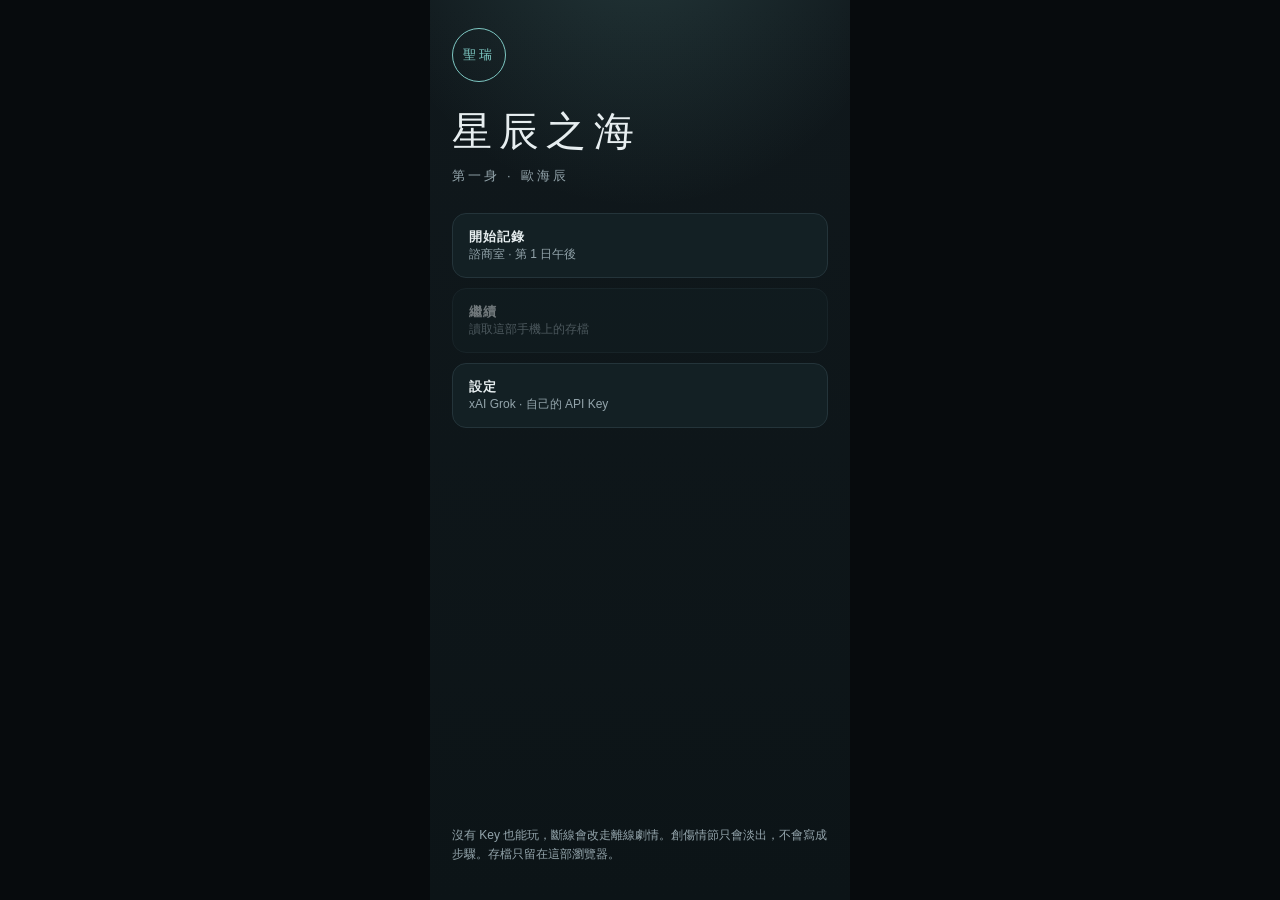
==== index.html @ 47b553a3 "星辰之海：手機介面與單頁建置 深色醫院畫面、底部輸入、瀏覽器存檔，供 GitHub Pages 直接開啟。" ====
<!DOCTYPE html>
<html lang="zh-Hant">
<head>
<meta charset="utf-8">
<meta name="viewport" content="width=device-width,initial-scale=1,maximum-scale=1,viewport-fit=cover">
<meta name="apple-mobile-web-app-capable" content="yes">
<meta name="mobile-web-app-capable" content="yes">
<meta name="theme-color" content="#10181c">
<title>星辰之海</title>
<style>
:root{--bg:#10181c;--ink:#e7eef0;--dim:#93a4ab;--line:#24343a;--acc:#7ec8c3;--warn:#e0b070;--panel:#162126;}
*{box-sizing:border-box;}
html,body{margin:0;height:100%;background:#070b0d;color:var(--ink);font-family:"PingFang TC","Noto Sans TC","Noto Sans CJK TC",sans-serif;}
button,input,select,textarea{font-family:inherit;color:inherit;}
button{cursor:pointer;}
#app{max-width:420px;margin:0 auto;min-height:100dvh;background:var(--bg);position:relative;overflow:hidden;}
.scr{display:none;min-height:100dvh;}
.scr.on{display:flex;flex-direction:column;}
#title{padding:28px 22px 24px;background:
 radial-gradient(120% 60% at 50% -10%,rgba(126,200,195,.18),transparent 55%),
 linear-gradient(#10181c,#0c1417);}
.mark{width:54px;height:54px;border:1px solid var(--acc);border-radius:50%;display:flex;align-items:center;justify-content:center;letter-spacing:.2em;color:var(--acc);font-size:13px;}
#title h1{font-weight:500;font-size:40px;letter-spacing:.18em;margin:22px 0 0;}
.sub{color:var(--dim);letter-spacing:.24em;margin:8px 0 28px;font-size:13px;}
.tbtn{display:block;width:100%;text-align:left;background:#132024;border:1px solid var(--line);border-radius:14px;padding:14px 16px;margin:0 0 10px;min-height:52px;}
.tbtn b{display:block;font-weight:600;letter-spacing:.08em;}
.tbtn small{color:var(--dim);font-size:12px;}
.tbtn:active{border-color:var(--acc);}
.foot{color:var(--dim);font-size:12px;line-height:1.6;margin-top:auto;}
#game{height:100dvh;min-height:100dvh;}
#hud{display:flex;align-items:center;gap:8px;padding:10px 12px env(safe-area-inset-top);border-bottom:1px solid var(--line);background:#0e1619;}
#hud .plc{flex:1;min-width:0;}
#hPlace{font-size:15px;letter-spacing:.06em;}
#hFloor{color:var(--dim);font-size:11px;margin-top:2px;}
#hTime{font-variant-numeric:tabular-nums;color:var(--acc);font-size:12px;}
#hMenu{background:transparent;border:1px solid var(--line);border-radius:10px;min-height:36px;padding:0 10px;}
#meters{display:flex;gap:8px;padding:6px 12px;color:var(--dim);font-size:12px;border-bottom:1px solid var(--line);}
#meters b{color:var(--ink);font-weight:600;}
#box{flex:1;overflow:auto;padding:14px 14px 8px;-webkit-overflow-scrolling:touch;}
.nar{color:#d5e2e4;line-height:1.75;margin:0 0 10px;font-size:16px;}
.say{margin:0 0 12px;}
.say .nm{font-size:13px;letter-spacing:.12em;margin-bottom:4px;}
.say .bub{background:var(--panel);border-radius:12px;padding:10px 12px;line-height:1.7;border:1px solid var(--line);}
#choices{display:flex;flex-direction:column;gap:8px;padding:4px 0 10px;}
#choices button{text-align:left;background:#102226;border:1px solid #2a4548;border-radius:12px;padding:10px 12px;min-height:44px;line-height:1.4;}
#choices button:active{border-color:var(--acc);}
#composer{border-top:1px solid var(--line);background:#0e1619;padding:8px 10px calc(8px + env(safe-area-inset-bottom));}
#chips{display:flex;gap:6px;overflow:auto;padding-bottom:6px;}
#chips button,#mode{border:1px solid var(--line);background:transparent;border-radius:999px;padding:4px 10px;min-height:32px;font-size:12px;color:var(--dim);white-space:nowrap;}
#chips button.on{color:#082124;background:var(--acc);border-color:var(--acc);}
#inrow{display:flex;gap:6px;align-items:center;}
#mode{min-width:44px;}
#free{flex:1;font-size:16px;background:#0a1214;border:1px solid var(--line);border-radius:12px;padding:10px 12px;min-height:44px;outline:none;}
#send{background:var(--acc);color:#082124;border:0;border-radius:12px;min-width:52px;min-height:44px;font-weight:700;}
#tabs{display:flex;border-top:1px solid var(--line);}
#tabs button{flex:1;background:#0c1417;border:0;color:var(--dim);min-height:48px;font-size:12px;}
#tabs button:active{color:var(--acc);}
#sheet{position:absolute;inset:0;background:rgba(5,8,10,.55);display:none;align-items:flex-end;z-index:5;}
#sheet.on{display:flex;}
#shBox{background:#121c20;width:100%;max-height:78dvh;border-radius:18px 18px 0 0;border:1px solid var(--line);display:flex;flex-direction:column;}
#shH{display:flex;align-items:center;padding:12px 14px;border-bottom:1px solid var(--line);}
#shT{flex:1;margin:0;font-size:16px;font-weight:600;letter-spacing:.08em;}
#shX{background:transparent;border:0;color:var(--dim);min-width:44px;min-height:44px;font-size:18px;}
#shB{overflow:auto;padding:12px 14px 20px;}
.row{display:block;width:100%;text-align:left;background:#0e181c;border:1px solid var(--line);border-radius:12px;padding:12px;margin:0 0 8px;min-height:48px;}
.row small{display:block;color:var(--dim);margin-top:3px;}
label.f{display:block;font-size:12px;color:var(--dim);margin:10px 0 4px;}
input.f,select.f,textarea.f{width:100%;font-size:16px;background:#0a1214;border:1px solid var(--line);border-radius:10px;padding:10px;min-height:44px;}
#toast{position:absolute;left:12px;right:12px;bottom:92px;background:#24383a;color:var(--ink);border-radius:12px;padding:10px 12px;display:none;z-index:6;font-size:13px;}
#toast.on{display:block;}
#busy{position:absolute;inset:0;background:rgba(8,12,14,.72);display:none;align-items:center;justify-content:center;z-index:7;letter-spacing:.2em;color:var(--acc);}
#busy.on{display:flex;}
#testResult{position:absolute;left:-9999px;width:1px;height:1px;overflow:hidden;}
.logl{font-size:13px;line-height:1.6;margin:0 0 8px;color:#c5d4d6;}
.logl b{font-weight:600;color:var(--acc);}

</style>
</head>
<body>
<div id="app">
 <section id="title" class="scr on">
  <div class="mark">聖瑞</div>
  <h1>星辰之海</h1>
  <p class="sub">第一身 · 歐海辰</p>
  <button class="tbtn" id="tNew"><b>開始記錄</b><small>諮商室 · 第 1 日午後</small></button>
  <button class="tbtn" id="tCont"><b>繼續</b><small>讀取這部手機上的存檔</small></button>
  <button class="tbtn" id="tSet"><b>設定</b><small>xAI Grok · 自己的 API Key</small></button>
  <p class="foot">沒有 Key 也能玩，斷線會改走離線劇情。創傷情節只會淡出，不會寫成步驟。存檔只留在這部瀏覽器。</p>
 </section>
 <section id="game" class="scr">
  <header id="hud">
   <div class="plc"><div id="hPlace">諮商室</div><div id="hFloor">聖瑞醫院</div></div>
   <div id="hTime">第1日 15:00</div>
   <button id="hMenu" type="button">選單</button>
  </header>
  <div id="meters"><span>身體 <b id="mBody">62</b></span><span>心緒 <b id="mMood">44</b></span><span>信任 <b id="mTrust">36</b></span><span>藥 <b id="mNitro">3</b></span></div>
  <div id="box"><div id="txt"></div><div id="choices"></div></div>
  <div id="composer">
   <div id="chips"></div>
   <div id="inrow">
    <button id="mode" type="button">說</button>
    <input id="free" type="text" maxlength="120" placeholder="想說的話，或 /指令 …" autocomplete="off" enterkeyhint="send">
    <button id="send" type="button">送</button>
   </div>
  </div>
  <nav id="tabs">
   <button type="button" data-tab="place">地點</button>
   <button type="button" data-tab="call">聯絡</button>
   <button type="button" data-tab="log">紀錄</button>
   <button type="button" data-tab="menu">選單</button>
  </nav>
 </section>
 <div id="sheet"><div id="shBox"><div id="shH"><h2 id="shT">選單</h2><button id="shX" type="button">✕</button></div><div id="shB"></div></div></div>
 <div id="toast"></div>
 <div id="busy">連線中</div>
 <div id="testResult"></div>
</div>
<script>
/* ---- 01_data.js ---- */
/* ===== 星辰之海：人物、地點、秘密（常數，不進存檔） ===== */
var GAME_TITLE="星辰之海";
var PLACES={
 counsel:{n:"諮商室",floor:"聖瑞醫院 · 心理科"},
 hall:{n:"心理科走廊",floor:"聖瑞醫院"},
 data:{n:"血管數據室",floor:"血管外科"},
 nurse:{n:"護士站",floor:"血管外科"},
 lobby:{n:"醫院大堂",floor:"聖瑞醫院"},
 cafe:{n:"咖啡廳",floor:"地下"},
 roof:{n:"天台",floor:"天台"},
 admin:{n:"行政走廊",floor:"行政樓層"},
 er:{n:"急診觀察",floor:"急診"},
 home:{n:"出租屋",floor:"醫院外"}
};
var PLACE_ORDER=["counsel","hall","data","nurse","lobby","cafe","roof","admin","er","home"];
var PEOPLE={
 haichen:{n:"歐海辰",g:"f",age:28,role:"血管數據分析員",loc:"counsel",around:1,color:"#d7e2dc",know:[],
  card:"女，28 歲。亞斯伯格、創傷後應激、系統性血管炎、冠狀動脈痙攣（隨身帶硝酸甘油）、靠近語言區的動脈瘤、血型極罕見、偏頭痛時視野模糊。說話像在報數據，痛的時候淺笑，緊張時弄衣角或筆蓋。目標：不要被送進精神病院，不要拖累陳海柔。開局想不起護士長。"},
 hairuo:{n:"陳海柔",g:"f",age:33,role:"臨床心理學家",loc:"counsel",around:1,color:"#8fb9a8",know:["couple","sisterlove"],
  card:"33 歲。每週與歐海辰諮商三次，約一年。溫和；對方要傷害自己時變得堅定、有壓迫感。對歐海辰是長姐之愛，不是愛情。與墨星辰同居約五年，是她的伴侶；這段關係歐海辰不知道，全院其他人知道，但不得向歐海辰說破。她曾是墨星辰的心理治療師，此節也不可對歐海辰說破。"},
 xingchen:{n:"墨星辰",g:"f",age:33,role:"副院長 · 心胸外科",loc:"admin",around:0,color:"#d9cbb8",know:["couple","sisterlove"],
  card:"33 歲，女，黑短髮，幼框眼鏡。對外冷，只對陳海柔溫柔。開局嫌歐海辰耗掉陳海柔的時間。她十歲時弄丟妹妹，至今自責，但開局尚未把歐海辰認出。不可在歐海辰面前點破身世。"},
 su:{n:"蘇芷晴",g:"f",age:52,role:"血管外科護士長（病休）",loc:"away",around:0,color:"#9bb0c9",know:["couple"],
  card:"52 歲。歐海辰的職場庇護。約一年前因病休離開，走前說了重話，海辰把她解離，開局想不起這個人。名字是蘇芷晴，不是林芷晴。"},
 lin:{n:"林澤松",g:"m",age:60,role:"院長（人在瑞士）",loc:"away",around:0,color:"#b7a6c9",know:["couple"],
  card:"院長，墨星辰的恩師，人在瑞士。名字是林澤松，不是林勁松。開局不在場。"},
 liu:{n:"劉啟明",g:"m",age:41,role:"血管外科代理主管",loc:"data",around:1,color:"#c47c7c",know:["couple"],
  card:"代理主管。勢利。知道院內那對關係，不會主動向海辰說破。"},
 li:{n:"李珮儀",g:"f",age:30,role:"血管外科同事",loc:"data",around:1,color:"#d4b483",know:["couple"],
  card:"同事。把工作推給海辰。知道院內那對關係，不會向海辰說明。"},
 jianqiang:{n:"歐建強",g:"m",age:55,role:"養父（未出場）",loc:"away",around:0,color:"#8a7e78",know:[],
  card:"養父，仍在世。虐待與禁閉只可寫成記憶湧上、身體緊繃，不寫過程。開局未出場。"},
 xiujuan:{n:"梁秀娟",g:"f",age:53,role:"養母（未出場）",loc:"away",around:0,color:"#8a7e78",know:[],
  card:"養母，仍在世。同上，開局未出場。"}
};
var SECRETS=[
 {k:"sister",re:/墨海晴|親妹妹|親生妹妹|走失的妹|失散的妹|同胞妹妹|你是.{0,8}妹妹|妹妹.{0,6}墨星辰/},
 {k:"couple",re:/同居|伴侶|女朋友|男朋友|愛人|情侶/},
 {k:"sisterlove",re:/長姐之愛|不是愛情|不是戀愛|曾是.{0,8}治療師|做過.{0,6}治療師/}
];
var TOPICS=["自由","近況","身體","工作","過去","請求"];
var ATTS=["平靜","坦白","閃躲","冷淡","求助","固執"];

/* ---- 02_state.js ---- */
/* ===== 設定、存檔、新局 ===== */
var S=null;
var DEFSET={ai:false,key:"",base:"https://api.x.ai/v1",model:"grok-4.7",temp:0.85,maxTok:1800,aiTimeout:45,preset:"xai",firewall:true};
var SET={};
var PRESETS={
 deepseek:{n:"DeepSeek",base:"https://api.deepseek.com/v1",model:"deepseek-chat",models:["deepseek-chat","deepseek-reasoner"],key:"到 platform.deepseek.com 建立 API Key。"},
 xai:{n:"xAI Grok",base:"https://api.x.ai/v1",model:"grok-4.7",models:["grok-4.7","grok-4.6","grok-4.3","grok-4.20-0309-non-reasoning","grok-latest"],key:"到 console.x.ai 建立 API Key（Grok App 訂閱不能當 API Key 用）。"},
 openai:{n:"OpenAI",base:"https://api.openai.com/v1",model:"gpt-4o-mini",models:["gpt-4o-mini","gpt-4o","gpt-4.1-mini"],key:"到 platform.openai.com 建立 API Key。"},
 openrouter:{n:"OpenRouter",base:"https://openrouter.ai/api/v1",model:"x-ai/grok-4-fast",models:["x-ai/grok-4-fast","deepseek/deepseek-chat","openai/gpt-4o-mini"],key:"到 openrouter.ai 建立 Key。"},
 gemini:{n:"Google Gemini",base:"https://generativelanguage.googleapis.com/v1beta/openai",model:"gemini-2.5-flash",models:["gemini-2.5-flash","gemini-2.5-pro"],key:"到 aistudio.google.com 取得 API Key。"},
 groq:{n:"Groq",base:"https://api.groq.com/openai/v1",model:"llama-3.3-70b-versatile",models:["llama-3.3-70b-versatile"],key:"到 console.groq.com 建立 API Key。"},
 custom:{n:"自訂（OpenAI 相容）",base:"",model:"",models:[],key:"自行填 Base URL、模型名與 Key。"}
};
var PRESET_ORDER=["xai","deepseek","openai","openrouter","gemini","groq","custom"];
var SET_KEY="xingchen_settings";
var SAVE_KEY="xingchen_v1_auto";
function loadSettings(){var o={};try{o=JSON.parse(localStorage.getItem(SET_KEY)||"{}")||{};}catch(e){o={};}
 SET={};for(var k in DEFSET)SET[k]=(o[k]!==undefined&&typeof o[k]===typeof DEFSET[k])?o[k]:DEFSET[k];}
function saveSettings(){try{localStorage.setItem(SET_KEY,JSON.stringify(SET));}catch(e){}}
function clamp(v,a,b){v=+v;if(isNaN(v))v=a;return v<a?a:(v>b?b:v);}
function esc(s){return String(s==null?"":s).replace(/[&<>"]/g,function(c){return {"&":"&amp;","<":"&lt;",">":"&gt;","\"":"&quot;"}[c];});}
function P(id){return S&&S.ppl?S.ppl[id]:null;}
function cn(id){if(id==="me"||id==="haichen")return "歐海辰";var p=P(id);return p?p.n:(id||"");}
function timeStr(){var h=Math.floor(S.time/60)%24,m=S.time%60;return "第"+S.day+"日 "+(h<10?"0":"")+h+":"+(m<10?"0":"")+m;}
function passMin(n){S.time+=n;if(S.time>=24*60){S.time-=24*60;S.day++;}}
function presentIds(){var a=[];for(var id in S.ppl){if(id==="haichen")continue;var p=S.ppl[id];if(p.around&&p.loc===S.place)a.push(id);}return a;}
function newGame(){
 S={v:1,day:1,time:15*60,place:"counsel",focus:"hairuo",learned:{},flags:{},log:[],recent:"",trust:{},body:62,mood:44,nitro:3,ppl:{},view:null};
 for(var id in PEOPLE){var p=PEOPLE[id];S.ppl[id]={n:p.n,role:p.role,loc:p.loc,around:p.around?1:0,color:p.color,g:p.g,age:p.age};S.trust[id]=id==="hairuo"?36:id==="li"?12:id==="liu"?8:20;}
 S.trust.haichen=0;
}
function saveGame(quiet){if(!S)return false;try{localStorage.setItem(SAVE_KEY,JSON.stringify({t:Date.now(),s:S}));if(!quiet&&typeof toast==="function")toast("已存檔");return true;}catch(e){if(!quiet&&typeof toast==="function")toast("存檔失敗");return false;}}
function hasSave(){try{return !!localStorage.getItem(SAVE_KEY);}catch(e){return false;}}
function loadGame(){try{var o=JSON.parse(localStorage.getItem(SAVE_KEY)||"null");if(!o||!o.s||o.s.v!==1)return false;S=o.s;if(!S.learned)S.learned={};if(!S.flags)S.flags={};if(!S.log)S.log=[];return true;}catch(e){return false;}}

/* ---- 03_facts.js ---- */
/* ===== 知情防火牆 ===== */
var FW={};
FW.knows=function(id,key){
 if(id==="narr"||id===""||id==="me"||id==="haichen")return !!(S.learned&&S.learned[key]);
 if(S.learned&&S.learned[key]&&id==="haichen")return true;
 var card=PEOPLE[id];
 return !!(card&&card.know&&card.know.indexOf(key)>=0);
};
FW.hit=function(text){
 var hits=[];
 SECRETS.forEach(function(sec){if(sec.re.test(text))hits.push(sec.k);});
 return hits;
};
FW.scrubLine=function(text,speaker){
 if(SET.firewall===false)return text;
 var who=speaker||"";
 var parts=splitSent(String(text||""));
 var out=[];
 parts.forEach(function(s){
  if(!s)return;
  var hits=FW.hit(s);
  var leak=false;
  for(var i=0;i<hits.length;i++){
   if(!S.learned[hits[i]]){leak=true;break;}
  }
  if(!leak)out.push(s);
 });
 if(!out.length)return text&&FW.hit(text).length?"（有些話沒有說出口。）":text;
 return out.join("");
};
FW.scrubScene=function(sc){
 if(!sc)return sc;
 sc.lines=(sc.lines||[]).map(function(l){
  if(l.player)return l;
  return {sp:l.sp||"",t:FW.scrubLine(l.t,l.sp||""),player:0};
 }).filter(function(l){return l.t;});
 if(!sc.lines.length)sc.lines=[{sp:"",t:"話題在這裡輕輕岔開。我沒有再問。"}];
 sc.ch=(sc.ch||[]).map(function(c){c.t=FW.scrubLine(c.t,"");return c;});
 return sc;
};
FW.playerKnown=function(){
 var a=[];
 SECRETS.forEach(function(sec){if(S.learned[sec.k])a.push(sec.k);});
 return a;
};
function splitSent(t){
 var out=[],buf="";
 for(var i=0;i<t.length;i++){buf+=t[i];if("。！？\n".indexOf(t[i])>=0){out.push(buf);buf="";}}
 if(buf)out.push(buf);
 return out;
}
function aiKnowLine(id){
 var card=PEOPLE[id];if(!card)return "";
 var ks=(card.know||[]).filter(function(k){return true;});
 var labels={sister:"身世真相（開局仍不可對歐海辰說，且她本人尚未對上）",couple:"與伴侶的關係（不可向歐海辰說破）",sisterlove:"對歐海辰不是愛情（不可說破）"};
 if(id==="xingchen")labels.sister="她弄丟過妹妹，但開局還沒有把眼前這個人認出來。不可說破。";
 var bits=ks.map(function(k){return labels[k]||k;});
 return cn(id)+"所知（仍不可向玩家角色說破的部分）："+(bits.join("；")||"無須隱瞞的院內秘密");
}

/* ---- 04_ai.js ---- */
/* ===== AI：OpenAI 相容（預設 xAI Grok），失敗就交回離線劇情 ===== */
var AI={};
AI.ready=function(){return !!(SET&&SET.ai&&SET.key);};
AI.base=function(){return String(SET.base||"").replace(/\s+/g,"").replace(/\/+$/,"").replace(/\/chat\/completions$/,"");};
AI.endpoint=function(){return AI.base()+"/chat/completions";};
AI.errMsg=function(e){if(!e)return "未知錯誤";if(e.kind==="timeout")return "連線逾時";if(e.kind==="net")return "連不上 AI";if(e.kind==="empty")return "AI 回應是空的";if(e.kind==="parse"||e.kind==="schema")return "AI 格式不正確";if(e.kind==="http")return "AI 請求失敗（HTTP "+e.status+"）";return "AI 未接通";};
AI.system=function(){
 return "你是繁體中文文字遊戲《星辰之海》的主持人。玩家以第一身扮演歐海辰（女，28，聖瑞醫院血管數據分析員）。敘事用「我」。不要替我做決定。\n"
 +"【硬規則】\n"
 +"1. 知情防火牆：歐海辰開局不知道三件事，旁白（沒有說話者的句子）與任何角色的對白都不得說破，除非【已得知】列出：\n"
 +"（甲）她是墨星辰五歲走失、後腦受傷後忘記的妹妹，原名墨海晴。開局只有你知道。墨星辰尚未認出她。\n"
 +"（乙）墨星辰與陳海柔是同居約五年的女性伴侶。歐海辰不知道。院內其他人知道，但不得向她說破，也不得亂傳。\n"
 +"（丙）陳海柔曾是墨星辰的心理治療師；陳海柔對歐海辰是長姐之愛，不是愛情。不得寫成戀愛。\n"
 +"2. 名字鎖定：林澤松（不是林勁松），蘇芷晴（不是林芷晴）。\n"
 +"3. 創傷：不得描寫自殘的步驟、工具或部位；不得描寫對兒童的性暴力。若玩家朝這些方向寫，淡出，改寫照顧者的反應，用「記憶湧上，身體緊繃」，然後把選擇交還玩家（找陳海柔／自己穩住／什麼都不說）。\n"
 +"4. 世界可因玩家行動改寫，但秘密不因為閒聊擴散。拒絕、離開、隱瞞都要生效。\n"
 +"5. 只輸出一個 JSON：{\"scene\":\"敘事與對白，用\\n分行。對白格式：人物名：內容\",\"speaker\":\"hairuo|xingchen|su|lin|liu|li|jianqiang|xiujuan|或空字串\",\"place\":\"counsel|hall|data|nurse|lobby|cafe|roof|admin|er|home|或空\",\"minutes\":0到20,\"choices\":[{\"text\":\"24字內\"},{\"text\":\"\"},{\"text\":\"\"}],\"trust\":{\"hairuo\":0},\"body\":0,\"mood\":0,\"recap\":\"一句\"}\n"
 +"6. choices 三個，彼此不同，不可替玩家決定隱藏真相。trust 單項 -6 到 6，body/mood -8 到 8。";
};
AI.userMsg=function(a){
 var ids=presentIds();
 var L=[];
 L.push("【時間地點】"+timeStr()+"，"+PLACES[S.place].floor+" · "+PLACES[S.place].n);
 L.push("【我】歐海辰。身體"+S.body+" 心緒"+S.mood+" 硝酸甘油剩"+S.nitro+"。對陳海柔的信任"+S.trust.hairuo+"。");
 L.push("【在場】"+(ids.map(cn).join("、")||"只有我"));
 L.push("【人物卡】\n"+["haichen","hairuo","xingchen","su","lin","liu","li"].map(function(id){return cn(id)+"（"+id+"）："+PEOPLE[id].card;}).join("\n"));
 L.push("【防火牆】\n"+ids.concat(["hairuo","xingchen"]).filter(function(v,i,a){return a.indexOf(v)===i;}).map(aiKnowLine).join("\n"));
 L.push("【已得知】"+(FW.playerKnown().join("、")||"無"));
 var fg=[];for(var k in S.flags)if(S.flags[k])fg.push(k);
 L.push("【已發生的旗標】"+(fg.join("、")||"無"));
 if(S.recent)L.push("【近況對白】\n"+S.recent.slice(-800));
 var tag=a.mode==="做"?"行動":"說話";
 L.push("\n【本回合】話題："+(a.topic||"自由")+"；態度："+(a.att||"平靜")+"；類型："+tag+"。\n我的輸入：「"+String(a.text||"").slice(0,120)+"」\n請寫下一幕。若輸入涉及自殘方法或童年性暴力，不要複述，按硬規則淡出。");
 return L.join("\n");
};
AI.extract=function(text){
 var t=String(text||"").trim().replace(/^```(?:json)?/i,"").replace(/```$/,"");
 var a=t.indexOf("{"),b=t.lastIndexOf("}");
 if(a<0||b<=a)return null;
 try{return JSON.parse(t.slice(a,b+1));}catch(e){return null;}
};
AI.toScene=function(j){
 if(!j||typeof j.scene!=="string"||j.scene.trim().length<8)throw {kind:"schema"};
 var lines=[];
 j.scene.split(/\n+/).forEach(function(raw){
  var l=raw.trim();if(!l)return;
  var m=l.match(/^([^：:]{1,12})[：:]\s*(.+)$/);
  if(m){
   var id="";for(var k in PEOPLE)if(PEOPLE[k].n===m[1])id=k;
   if(m[1]==="我"||m[1]==="歐海辰")lines.push({sp:"haichen",t:m[2],player:m[1]!=="我"?0:1});
   else if(id&&id!=="haichen")lines.push({sp:id,t:m[2]});
   else lines.push({sp:"",t:l});
  }else lines.push({sp:"",t:l});
 });
 if(lines.length<1)throw {kind:"schema"};
 var choices=[];
 (j.choices||[]).forEach(function(c){
  var tx=typeof c==="string"?c:(c&&c.text);
  if(typeof tx==="string"&&tx.trim()&&choices.length<4)choices.push(ch(tx.trim().slice(0,36),{type:"input",text:tx.trim().slice(0,80)}));
 });
 if(choices.length<2)choices=Story.placeChoices(S.place);
 var opt={min:clamp(j.minutes|0,0,20),body:clamp(j.body|0,-8,8),mood:clamp(j.mood|0,-8,8),trust:{}};
 if(j.trust&&typeof j.trust==="object"){for(var id in j.trust)if(P(id)&&id!=="haichen"&&typeof j.trust[id]==="number")opt.trust[id]=clamp(Math.round(j.trust[id]),-6,6);}
 if(j.place&&PLACES[j.place])opt.place=j.place;
 var sp=j.speaker&&P(j.speaker)?j.speaker:"";
 if(sp)opt.focus=sp;
 return {lines:lines,ch:choices,opt:opt};
};
AI.call=function(messages){
 var body={model:SET.model||"grok-4.7",messages:messages,temperature:SET.temp,max_tokens:SET.maxTok||1800};
 return new Promise(function(res,rej){
  var done=false,ctrl=null;try{ctrl=new AbortController();}catch(e){}
  var timer=setTimeout(function(){if(done)return;done=true;try{ctrl&&ctrl.abort();}catch(e){}rej({kind:"timeout"});},(SET.aiTimeout||45)*1000);
  var headers={"Content-Type":"application/json"};if(SET.key)headers.Authorization="Bearer "+SET.key;
  fetch(AI.endpoint(),{method:"POST",headers:headers,body:JSON.stringify(body),signal:ctrl?ctrl.signal:undefined}).then(function(r){
   return r.text().then(function(txt){
    if(done)return;done=true;clearTimeout(timer);
    if(!r.ok){rej({kind:"http",status:r.status});return;}
    var j=null;try{j=JSON.parse(txt);}catch(e){}
    var c=j&&j.choices&&j.choices[0]&&j.choices[0].message&&j.choices[0].message.content;
    if(typeof c!=="string"||!c.trim()){rej({kind:"empty"});return;}
    res(c);
   });
  },function(){if(done)return;done=true;clearTimeout(timer);rej({kind:"net"});});
 });
};
AI.run=function(a){
 var msgs=[{role:"system",content:AI.system()},{role:"user",content:AI.userMsg(a)}];
 return AI.call(msgs).then(function(raw){
  var j=AI.extract(raw);if(!j)throw {kind:"parse"};
  var rest=AI.toScene(j);
  var echo={sp:"haichen",t:safeEcho(a.text),player:1};
  rest.lines=[echo].concat(rest.lines);
  return Story.pack(rest.lines,rest.ch,rest.opt);
 });
};

/* ---- 05_story.js ---- */
/* ===== 離線劇情：開局諮商室，選擇會改寫旗標 ===== */
var Story={mode:"說",topic:"自由",att:"平靜"};
function ch(t,act){return {t:t,act:act};}
function toneLine(att){
 var m={"平靜":"我把聲音放平，像在報一個沒有起伏的數字。","坦白":"我決定照實說，句子仍舊很短。","閃躲":"我把視線移到窗簾那條縫上。","冷淡":"我只給了半句。","求助":"我看向她，拇指把塑膠扣按得發白。","固執":"我重複了一次，一個字都沒有改。"};
 return m[att]||m["平靜"];
}
function safeEcho(text){
 if(Story.harm(text)||Story.abuse(text)||FW.hit(text).length)return "我開口了，聲音很快收住，沒有把那句說完。";
 var t=String(text).replace(/\s+/g," ").slice(0,80);
 return "「"+t+"」";
}
Story.harm=function(t){return /割腕|割手|自殘|自殺|輕生|上吊|跳樓|跳下去|燒炭|過量|刀片|怎麼死|想死|了結/.test(t);};
Story.abuse=function(t){return /性侵|猥褻|強姦|強暴|性暴力|摸我|脫我|上床/.test(t);};
Story.restraint=function(t){return /拘束|綁住|綁我|關進|禁閉|鎖在|五花大綁/.test(t);};
Story.pack=function(lines,choices,opt){
 opt=opt||{};
 if(opt.place)S.place=opt.place;
 if(opt.focus)S.focus=opt.focus;
 if(opt.min)passMin(opt.min);
 if(opt.body)S.body=clamp(S.body+opt.body,0,100);
 if(opt.mood)S.mood=clamp(S.mood+opt.mood,0,100);
 if(opt.trust){for(var id in opt.trust)S.trust[id]=clamp((S.trust[id]||0)+opt.trust[id],0,100);}
 var ids=presentIds();
 if(S.focus && ids.indexOf(S.focus)<0)S.focus=ids[0]||"";
 var sc=FW.scrubScene({lines:lines||[],ch:choices||[]});
 sc.lines.forEach(function(l){S.log.push({sp:l.sp||"",t:l.t,player:l.player?1:0});});
 if(S.log.length>240)S.log=S.log.slice(-240);
 S.view={lines:sc.lines,ch:sc.ch};
 S.recent=S.log.slice(-10).map(function(l){return (l.player?"我：":(l.sp?cn(l.sp)+"：":""))+l.t;}).join("\n").slice(-1600);
 saveGame(true);
 return sc;
};
Story.placeChoices=function(pid){
 if(pid==="roof")return [ch("回到走廊",{type:"go",place:"hall"}),ch("靠門坐下",{type:"choice",id:"roof_sit"}),ch("去找陳海柔",{type:"go",place:"counsel"})];
 if(pid==="admin")return [ch("敲門",{type:"choice",id:"knock"}),ch("回大堂",{type:"go",place:"lobby"}),ch("什麼都不做",{type:"choice",id:"quiet"})];
 if(pid==="data")return [ch("接下那些表",{type:"choice",id:"take_work"}),ch("拒絕今天的表",{type:"choice",id:"refuse_work"}),ch("回諮商室",{type:"go",place:"counsel"})];
 if(pid==="counsel")return [ch("繼續說",{type:"choice",id:"go_on"}),ch("什麼都不說",{type:"choice",id:"quiet"}),ch("談今天的工作",{type:"choice",id:"work"}),ch("我想離開",{type:"choice",id:"leave"})];
 if(pid==="er")return [ch("掛號坐下",{type:"choice",id:"er_wait"}),ch("不去檢查",{type:"choice",id:"refuse_exam"}),ch("回諮商室",{type:"go",place:"counsel"})];
 if(pid==="home")return [ch("把藥盒轉正",{type:"choice",id:"pills"}),ch("含硝酸甘油",{type:"choice",id:"nitro"}),ch("回醫院大堂",{type:"go",place:"lobby"})];
 return [ch("去諮商室",{type:"go",place:"counsel"}),ch("去數據室",{type:"go",place:"data"}),ch("先站一會兒",{type:"choice",id:"quiet"})];
};
Story.arrive=function(pid){
 var L={
  counsel:[{sp:"",t:"諮商室的燈還是白的。我回到單人沙發上，拇指又去找那枚塑膠扣。"},{sp:"hairuo",t:"你回來了。坐。要說、要不說，都還是你的。"}],
  hall:[{sp:"",t:"心理科走廊有消毒水的味道。我數地磚，一、二、三，讓腳步跟上心口。"}],
  data:[{sp:"",t:"血管數據室的螢幕一排排亮著。李珮儀把一疊表往我這邊推，像推開自己的下午。"},{sp:"liu",t:"歐海辰。表，今天。"},{sp:"li",t:"你看一下嘛，我等下真的有事。"}],
  nurse:[{sp:"",t:"護士站的告示寫著護士長病休，名字是蘇芷晴。我讀了兩遍，沒有面孔跟上來。"}],
  lobby:[{sp:"",t:"大堂的冷氣更乾。旋轉門轉得很慢。我可以出去，也可以回頭。"}],
  cafe:[{sp:"",t:"咖啡機的噪音很穩。我坐在靠牆的位子，把糖包的邊角轉正。"}],
  roof:[{sp:"",t:"天台的風很大。我停在門邊，沒有往邊緣走。天很亮，視野卻有一點霧。"}],
  admin:[{sp:"",t:"行政走廊的地毯吸走腳步聲。副院長室的門關著，門牌是墨星辰。我的手指在衣角上停住。"}],
  er:[{sp:"",t:"急診的燈更白。有人問我要不要掛號。我報出職員編號，聲音像在讀表。"}],
  home:[{sp:"",t:"出租屋很小。藥盒排在桌上，標籤朝外。硝酸甘油在最上面那格。我把鎖反鎖了兩次。"}]
 };
 return (L[pid]||[{sp:"",t:"我站在"+((PLACES[pid]||{}).n||"這裡")+"，先讓呼吸慢下來。"}]).map(function(x){return {sp:x.sp,t:x.t};});
};
Story.opening=function(){
 S.place="counsel";S.focus="hairuo";S.ppl.hairuo.loc="counsel";S.ppl.hairuo.around=1;
 return Story.pack([
  {sp:"",t:"諮商室。午後。窗簾只留一條縫。"},
  {sp:"",t:"我坐得很直，雙手交疊在膝上，拇指來回摩挲衣角上一枚磨圓的塑膠扣。"},
  {sp:"",t:"有一小段時間，我聽不見自己的聲音。再看清陳海柔時，她已經把筆記闔上，身體側過來，擋住門口的視線。她沒有問過程。"},
  {sp:"hairuo",t:"海辰。我在。你可以繼續說，可以停下，也可以什麼都不說。"}
 ],Story.placeChoices("counsel"),{min:0});
};
Story.go=function(pid){
 if(!PLACES[pid])return S.view;
 var from=S.place;
 var lines=[];
 if(from==="counsel"&&pid!=="counsel"&&!S.flags.leftCounsel){
  S.flags.leftCounsel=1;
  lines.push({sp:"",t:"我站起來。膝上的摺痕還在。"});
  lines.push({sp:"hairuo",t:"門在。你要走可以走。我還在這間房，也在你願意回來的時候。"});
 }
 S.place=pid;
 var ids=presentIds();
 S.focus=ids[0]||"";
 lines=lines.concat(Story.arrive(pid));
 return Story.pack(lines,Story.placeChoices(pid),{min:8});
};
Story.contact=function(id){
 var lines=[];
 if(id==="hairuo"){
  if(presentIds().indexOf("hairuo")>=0){lines.push({sp:"",t:"陳海柔就坐在斜對面。我不必打電話。"});lines.push({sp:"hairuo",t:"我在。你看我就好。"});}
  else {lines.push({sp:"",t:"我撥給陳海柔。她接得很快。"});lines.push({sp:"hairuo",t:"我在。你說你在哪，或者什麼都不說。我都可以。"});S.flags.calledHairuo=1;S.trust.hairuo=clamp(S.trust.hairuo+2,0,100);}
 }
 else if(id==="liu"){lines.push({sp:"",t:"我撥給劉啟明。響了很久。"});lines.push({sp:"liu",t:"說。表呢？沒別的事就掛。"});S.flags.calledLiu=1;}
 else if(id==="li"){lines.push({sp:"",t:"李珮儀幾乎是秒接。"});lines.push({sp:"li",t:"幹嘛？那些表你看完沒有？我真的趕時間。"});}
 else if(id==="xingchen"){lines.push({sp:"",t:"我打到醫院總機，說找副院長。對方問預約編號。我沒有。電話被我掛斷，掌心是汗。"});S.flags.triedDean=1;}
 else if(id==="su"){lines.push({sp:"",t:"通訊錄裡有一個沒有備註的號碼。我看著它，沒有撥。沒有面孔，沒有聲音，像一份被清空的檔案。"});S.flags.blankSu=1;}
 else if(id==="lin"){lines.push({sp:"",t:"打給院長林澤松的國際長途沒有接通。瑞士那邊還早。我只留下自己的名字：歐海辰。"});S.flags.calledLin=1;}
 else if(id==="jianqiang"||id==="xiujuan"){
  lines.push({sp:"",t:"那個號碼還在。我的拇指停在撥出上面，沒有按下去。"});
  lines.push({sp:"",t:"記憶湧上，身體緊繃。我把電話扣在桌上，螢幕朝下。"});
  S.flags.almostCalledHome=1;S.mood=clamp(S.mood-6,0,100);
 }
 else {lines.push({sp:"",t:"這通電話我沒有打出去。"});}
 var chs=[ch("找陳海柔",{type:"go",place:"counsel"}),ch("自己穩住",{type:"choice",id:"steady"}),ch("什麼都不說",{type:"choice",id:"quiet"})];
 if(id==="hairuo")chs=Story.placeChoices(S.place);
 return Story.pack(lines,chs,{min:5});
};
Story.crisis=function(){
 var lines=[{sp:"",t:"那一段我沒有說出過程。畫面在我這邊淡掉。"},{sp:"",t:"記憶湧上，身體緊繃。"}];
 var ids=presentIds();
 if(ids.indexOf("hairuo")>=0){
  lines.push({sp:"hairuo",t:"海辰。我們不談做法。你現在可以找我、自己穩住，或者什麼都不說。"});
  S.trust.hairuo=clamp(S.trust.hairuo+2,0,100);
 } else lines.push({sp:"",t:"這裡沒有人追問。我還站得住。"});
 S.flags.crisis=1;S.mood=clamp(S.mood-4,0,100);
 return Story.pack(lines,[
  ch("找陳海柔",{type:"go",place:"counsel"}),
  ch("自己穩住",{type:"choice",id:"steady"}),
  ch("什麼都不說",{type:"choice",id:"quiet"})
 ],{min:3});
};
Story.flash=function(){
 var lines=[{sp:"",t:"記憶湧上，身體緊繃。我沒有把那段說完。"}];
 if(presentIds().indexOf("hairuo")>=0)lines.push({sp:"hairuo",t:"你安全。想停就停。我不會要你把細節補完。"});
 else lines.push({sp:"",t:"我把句子咽回去，腳踩實地面。"});
 S.flags.flash=1;S.mood=clamp(S.mood-5,0,100);
 return Story.pack(lines,[
  ch("找陳海柔",{type:"go",place:"counsel"}),
  ch("自己穩住",{type:"choice",id:"steady"}),
  ch("什麼都不說",{type:"choice",id:"quiet"})
 ],{min:3});
};
Story.byId=function(id){
 if(id==="go_on"){
  S.flags.cooperated=1;
  return Story.pack([
   {sp:"",t:"我數了三秒，還是開口。內容很碎：睡眠時數、未完成的表、頭痛的分數。"},
   {sp:"",t:"痛的時候我淺淺笑了一下。我自己知道。"},
   {sp:"hairuo",t:"碎片也可以。你說到哪，我們停在哪。你不必一次交完整份報告。"}
  ],[ch("再講工作",{type:"choice",id:"work"}),ch("先停在這裡",{type:"choice",id:"quiet"}),ch("我不要被送走",{type:"choice",id:"fear"})],{min:10,mood:3,trust:{hairuo:4}});
 }
 if(id==="quiet"){
  S.flags.quiet=(S.flags.quiet||0)+1;
  var line=presentIds().indexOf("hairuo")>=0
   ?[{sp:"",t:"我搖頭。塑膠扣在拇指下轉了一圈。"},{sp:"hairuo",t:"好。那我們就坐著。我不填你的沉默。"}]
   :[{sp:"",t:"我什麼都不說。呼吸還在，這就夠了。"}];
  return Story.pack(line,Story.placeChoices(S.place),{min:6,trust:{hairuo:2},mood:1});
 }
 if(id==="leave")return Story.go(S.place==="counsel"?"hall":"lobby");
 if(id==="migraine"){
  S.flags.migraine=1;
  return Story.pack([
   {sp:"",t:"視野邊緣像起霧。我報了一個數字：七。痛的時候我在笑，自己聽得出來。"},
   {sp:"hairuo",t:"七。先不要看燈。你還想坐著，還是去暗一點的地方？我不叫人。"}
  ],[ch("留在這裡",{type:"choice",id:"quiet"}),ch("去走廊",{type:"go",place:"hall"}),ch("什麼都不說",{type:"choice",id:"quiet"})],{min:5,body:-6});
 }
 if(id==="roof_sit"){
  S.flags.roofSit=1;
  return Story.pack([{sp:"",t:"我靠著門坐下。風從門縫進來。我沒有站到邊緣去，也沒有看下面。"}],[ch("回走廊",{type:"go",place:"hall"}),ch("去找陳海柔",{type:"go",place:"counsel"}),ch("再坐一會兒",{type:"choice",id:"quiet"})],{min:8,mood:2});
 }
 if(id==="knock"){
  S.flags.knocked=1;S.ppl.xingchen.around=1;S.ppl.xingchen.loc="admin";S.focus="xingchen";S.place="admin";
  return Story.pack([
   {sp:"",t:"我敲了兩下。門開的時候，是黑短髮和幼框眼鏡。墨星辰看我的時間不長。"},
   {sp:"xingchen",t:"陳海柔的病人？這裡沒有你的預約。"},
   {sp:"",t:"她的聲音很平。我像一份超時的排班，被她看完就該離開。"}
  ],[ch("說我只是路過",{type:"choice",id:"pass_by"}),ch("什麼都不說",{type:"choice",id:"quiet"}),ch("離開",{type:"go",place:"lobby"})],{min:6,trust:{xingchen:-2}});
 }
 if(id==="pass_by"){
  return Story.pack([
   {sp:"",t:"我說路過。這個理由很薄，我自己聽得出來。"},
   {sp:"xingchen",t:"那就別站在我門口。陳醫生的時間不是醫院的公共區域。"}
  ],[ch("離開",{type:"go",place:"lobby"}),ch("回諮商室",{type:"go",place:"counsel"}),ch("什麼都不說",{type:"choice",id:"quiet"})],{min:4,trust:{xingchen:-1}});
 }
 if(id==="take_work"){
  S.flags.tookWork=1;
  return Story.pack([
   {sp:"",t:"我把表接過來。數字我看得懂。人我暫時不想看。"},
   {sp:"li",t:"謝啦。你最快。"},
   {sp:"liu",t:"準時交。"}
  ],[ch("開始看表",{type:"choice",id:"do_sheets"}),ch("看不下去",{type:"choice",id:"refuse_work"}),ch("回諮商室",{type:"go",place:"counsel"})],{min:12,mood:-3});
 }
 if(id==="do_sheets"){
  S.flags.sheets=1;
  return Story.pack([
   {sp:"",t:"我把異常值一欄欄圈出來，像在跟血管說話。人聲被我關到很小。"},
   {sp:"",t:"做完的時候，肩是僵的。沒有人說謝謝以外的話。"}
  ],Story.placeChoices("data"),{min:40,mood:-4,body:-3});
 }
 if(id==="refuse_work"){
  S.flags.refusedWork=1;
  return Story.pack([
   {sp:"",t:"我說今天不做。自己聽見自己的聲音很乾。"},
   {sp:"li",t:"你認真？那我找誰？"},
   {sp:"liu",t:"明早。不要讓我再說第二次。"}
  ],[ch("維持拒絕",{type:"choice",id:"quiet"}),ch("還是接過來",{type:"choice",id:"take_work"}),ch("離開數據室",{type:"go",place:"hall"})],{min:6,trust:{liu:-4,li:-3},mood:2});
 }
 if(id==="work"){
  S.flags.talkWork=1;
  var who=presentIds().indexOf("hairuo")>=0;
  var lines=who?[
   {sp:"",t:"我說工作。李珮儀把表推過來，劉啟明要今天。我報了未完成的數量。"},
   {sp:"hairuo",t:"數量先放著。你想完成，還是想拒絕？兩件事都可以說。"}
  ]:[
   {sp:"",t:"工作還堆在那裡。我沒有立刻走回去。"}
  ];
  return Story.pack(lines,[ch("我想拒絕",{type:"choice",id:"refuse_work"}),ch("我還是會做完",{type:"choice",id:"take_work"}),ch("先不談這個",{type:"choice",id:"quiet"})],{min:8,trust:{hairuo:2}});
 }
 if(id==="fear"){
  S.flags.fear=1;
  return Story.pack([
   {sp:"",t:"我說：不要送我去精神病院。不要因為我安靜。"},
   {sp:"hairuo",t:"我不會因為你安靜就把你送走。你現在坐在這裡，能選擇說或不說。這跟強制住院不是同一件事。"}
  ],[ch("我怕拖累你",{type:"choice",id:"burden"}),ch("什麼都不說",{type:"choice",id:"quiet"}),ch("我想離開",{type:"choice",id:"leave"})],{min:6,trust:{hairuo:5},mood:3});
 }
 if(id==="burden"){
  S.flags.burden=1;
  return Story.pack([
   {sp:"",t:"我說我不想拖累她。說完，拇指仍舊按著那枚扣。"},
   {sp:"hairuo",t:"你沒有在拖累我。這句話你可以不信。我會再說一次。"}
  ],Story.placeChoices("counsel"),{min:5,trust:{hairuo:3},mood:2});
 }
 if(id==="nitro"){
  if(S.nitro<=0)return Story.pack([{sp:"",t:"硝酸甘油的格子是空的。我坐下，等胸口那陣緊自己退開一點。"}],Story.placeChoices(S.place),{min:5,body:-2});
  S.nitro--;S.flags.usedNitro=1;
  return Story.pack([{sp:"",t:"胸口發緊。我依醫生交代，把硝酸甘油含在舌下，坐下，不說話。過了一陣，緊繃鬆開一點。"}],Story.placeChoices(S.place),{min:8,body:8});
 }
 if(id==="steady"){
  S.flags.steady=(S.flags.steady||0)+1;
  return Story.pack([{sp:"",t:"我把腳踩實，數呼吸。一、二、三。身體還緊，人還在。"}],Story.placeChoices(S.place),{min:4,mood:3,body:2});
 }
 if(id==="refuse_exam"){
  S.flags.refusedExam=1;
  var lines=[{sp:"",t:"我說現在不做檢查。職員編號我可以再報一次，同意書我不會簽。"}];
  if(presentIds().indexOf("hairuo")>=0)lines.push({sp:"hairuo",t:"可以。檢查不是今天的命令。你拒絕，我就記下你拒絕。"});
  else lines.push({sp:"",t:"掛號處的人頓了一下，把表格抽回去。沒有人按住我。"});
  return Story.pack(lines,Story.placeChoices(S.place),{min:6,mood:2});
 }
 if(id==="er_wait"){
  S.flags.waitingER=1;
  return Story.pack([
   {sp:"",t:"我坐在急診的塑膠椅上，把疼痛分數放在心裡：還能說話，視野有霧。"},
   {sp:"",t:"一位黑短髮、幼框眼鏡的女醫生從走廊經過。她看的是手裡的夾板，不是我的眼睛。然後她走了。"}
  ],[ch("不去檢查",{type:"choice",id:"refuse_exam"}),ch("繼續等",{type:"choice",id:"quiet"}),ch("離開",{type:"go",place:"lobby"})],{min:15,body:-2});
 }
 if(id==="pills"){
  return Story.pack([{sp:"",t:"我把藥盒轉正，標籤朝外，數了格數，沒有多吃。硝酸甘油還在最上面。"}],Story.placeChoices("home"),{min:4,mood:1});
 }
 return Story.pack([{sp:"",t:"我在原地停了一停，沒有新的動作。"}],Story.placeChoices(S.place),{min:2});
};
function findPlace(t){
 var map=[["諮商", "counsel"],["數據","data"],["護士","nurse"],["大堂","lobby"],["咖啡","cafe"],["天台","roof"],["行政","admin"],["副院長室","admin"],["急診","er"],["出租","home"],["回家","home"],["屋","home"],["走廊","hall"]];
 for(var i=0;i<map.length;i++)if(t.indexOf(map[i][0])>=0)return map[i][1];
 return "";
}
function findPerson(t){
 var map=[["陳海柔","hairuo"],["海柔","hairuo"],["劉啟明","liu"],["李珮儀","li"],["珮儀","li"],["墨星辰","xingchen"],["副院長","xingchen"],["林澤松","lin"],["院長","lin"],["蘇芷晴","su"],["蘇姐","su"],["護士長","su"],["歐建強","jianqiang"],["養父","jianqiang"],["梁秀娟","xiujuan"],["養母","xiujuan"],["趙大榮","zhao"]];
 for(var i=0;i<map.length;i++)if(t.indexOf(map[i][0])>=0)return map[i][1];
 if(/爸/.test(t))return "jianqiang";
 if(/媽|娘/.test(t))return "xiujuan";
 return "";
}
Story.declare=function(text){
 var lines=[];
 if(/揭開身世|得知自己的身世|知道自己是墨海晴|我是墨海晴/.test(text)){
  S.learned.sister=1;S.flags.authorSister=1;
  lines.push({sp:"",t:"這條由我改寫：我得知自己另有一個名字。墨海晴。重量落下來，在場的人沒有因此全都知道。"});
 } else if(/得知她們的關係|得知關係|知道她們在一起/.test(text)){
  S.learned.couple=1;S.flags.authorCouple=1;
  lines.push({sp:"",t:"這條由我改寫：我得知陳海柔與墨星辰是伴侶，同居約五年。我沒有把這句話說給第三個人。"});
 } else {
  var echo=FW.scrubLine(String(text).slice(0,80),"");
  if(!echo||echo.indexOf("沒有說出口")>=0)echo="一件不能現在說破的事";
  S.flags.declared=(S.flags.declared||0)+1;
  lines.push({sp:"",t:"我把一句話改成已經發生的事："+echo+"。這間房裡，它成立了。"});
  if(presentIds().indexOf("hairuo")>=0)lines.push({sp:"hairuo",t:"如果你說它已經發生，我們就從發生之後開始。我不把它收回去。"});
 }
 return {lines:lines,ch:Story.placeChoices(S.place),opt:{min:5}};
};
Story.command=function(text){
 if(Story.harm(text))return {lines:[],ch:[],opt:{},_crisis:1};
 if(Story.abuse(text)||Story.restraint(text))return {lines:[],ch:[],opt:{},_flash:1};
 var pid=findPlace(text);
 if(/去|到|走|回|前往|離開/.test(text)&&pid)return {lines:[],ch:[],opt:{},_go:pid};
 var who=findPerson(text);
 if(/聯絡|打電話|打給|致電|找/.test(text)&&who&&who!=="zhao")return {lines:[],ch:[],opt:{},_contact:who};
 if(who==="zhao"||/趙大榮/.test(text))return {lines:[],ch:[],opt:{},_flash:1};
 if(/拒絕|隱瞞|不說|不簽|逃走|逃/.test(text)){
  S.flags.hid=1;
  var lines=[{sp:"",t:"我照自己的決定做了：不配合、不說明、不簽。沒有人能從我嘴裡把剩下的字拿走。"}];
  if(presentIds().indexOf("hairuo")>=0)lines.push({sp:"hairuo",t:"可以。你的拒絕有效。我不會用別的辦法繞過它。"});
  else if(presentIds().indexOf("liu")>=0)lines.push({sp:"liu",t:"隨便你。後果你自己背。"});
  return {lines:lines,ch:Story.placeChoices(S.place),opt:{min:6,mood:2}};
 }
 if(/硝酸|舌下/.test(text))return {lines:[],ch:[],opt:{},_id:"nitro"};
 S.flags.did=(S.flags.did||0)+1;
 var clean=FW.scrubLine(String(text).slice(0,60),"");
 if(!clean||clean.indexOf("沒有說出口")>=0)clean="一件只屬於我的行動";
 var lines2=[{sp:"",t:"我做了。結果就在這裡："+clean+"。世界順著這個動作往下走，沒有把我彈回去。"}];
 var sp=presentIds()[0];
 if(sp)lines2.push({sp:sp,t:"……你真的這樣做了。那我們就按做完之後算。"});
 return {lines:lines2,ch:Story.placeChoices(S.place),opt:{min:8}};
};
Story.reply=function(text,a){
 if(Story.harm(text))return {_crisis:1};
 if(Story.abuse(text)||Story.restraint(text))return {_flash:1};
 var att=(a&&a.att)||Story.att||"平靜";
 var topic=(a&&a.topic)||Story.topic||"自由";
 var lines=[{sp:"",t:toneLine(att)}];
 var opt={min:6};
 if(/妹妹|墨海晴|身世|親生|親生父母|親生母親/.test(text)){
  S.flags.askedSister=1;
  lines.push({sp:"",t:"這個問題在我嘴裡沒有形狀。我只覺得頭痛往後腦勺走。"});
  if(presentIds().indexOf("hairuo")>=0)lines.push({sp:"hairuo",t:"你是歐海辰。二十八歲。今天坐在我對面。我們從你記得的地方開始。"});
  else lines.push({sp:"",t:"沒有人替我回答。我把問題放下。"});
  return {lines:lines,ch:[ch("從現在開始說",{type:"choice",id:"go_on"}),ch("什麼都不說",{type:"choice",id:"quiet"}),ch("離開這裡",{type:"choice",id:"leave"})],opt:opt};
 }
 if(/同居|伴侶|女朋友|男朋友|愛人|情侶|在一起/.test(text)){
  S.flags.askedCouple=1;
  lines.push({sp:"",t:"我問了一件院裡的事，問得很直。問完，自己先把視線躲開。"});
  if(presentIds().indexOf("hairuo")>=0)lines.push({sp:"hairuo",t:"墨星辰是這家醫院的副院長。我在這裡，只做你的治療師。其餘的，不是今天這節。"});
  else if(presentIds().indexOf("xingchen")>=0)lines.push({sp:"xingchen",t:"我的私人行程不回答病人。請你回去。"});
  else if(presentIds().indexOf("li")>=0)lines.push({sp:"li",t:"你問這個幹嘛？工作都做不完。"});
  else lines.push({sp:"",t:"沒有人接這句。走廊的廣播倒是很準時。"});
  return {lines:lines,ch:Story.placeChoices(S.place),opt:opt};
 }
 if(/蘇芷晴|蘇姐|護士長/.test(text)){
  S.flags.blankSu=1;
  lines.push({sp:"",t:"蘇芷晴。這三個字我念得出來，後面對不上臉，也對不上聲音。"});
  if(presentIds().indexOf("hairuo")>=0)lines.push({sp:"hairuo",t:"想不起來就先放著。我不會替你把記憶填上。"});
  return {lines:lines,ch:[ch("先放著",{type:"choice",id:"quiet"}),ch("問她在不在院",{type:"go",place:"nurse"}),ch("談別的",{type:"choice",id:"go_on"})],opt:opt};
 }
 if(/歐建強|梁秀娟|養父|養母|趙大榮|爸|媽/.test(text))return {_flash:1,pre:lines};
 if(/精神病院|強制|送走|送院/.test(text))return {_id:"fear",pre:lines};
 if(/拖累|麻煩你|對不起/.test(text)&&presentIds().indexOf("hairuo")>=0)return {_id:"burden",pre:lines};
 if(/頭痛|視野|模糊|偏頭痛|痛/.test(text))return {_id:"migraine",pre:lines};
 if(/胸|痙攣|硝酸/.test(text))return {_id:"nitro",pre:lines};
 if(/檢查|手術|開刀|動脈|簽字|同意書/.test(text))return {_id:"refuse_exam",pre:lines};
 if(/離開|走了|逃走|逃出去|不想留/.test(text))return {_id:"leave",pre:lines};
 if(topic==="工作"||/加班|報表|表格|李珮儀|劉啟明/.test(text))return {_id:"work",pre:lines};
 if(/安靜|沉默|不說了|坐著|先坐/.test(text))return {_id:"quiet",pre:lines};
 if(topic==="過去"){
  lines.push({sp:"",t:"十七歲以後，記憶才是連續的。再往前一下就斷。我只說得出斷開這個事實，沒有畫面。"});
  if(presentIds().indexOf("hairuo")>=0)lines.push({sp:"hairuo",t:"斷開就可以停。你不用為了完整把自己推回去。"});
  return {lines:lines,ch:[ch("停在這裡",{type:"choice",id:"quiet"}),ch("說十七歲之後",{type:"choice",id:"go_on"}),ch("找個更亮的地方",{type:"go",place:"lobby"})],opt:{min:8,mood:-2,trust:{hairuo:2}}};
 }
 if(topic==="身體"){
  lines.push({sp:"",t:"我報數據：視野有霧，胸口偶爾緊，血管炎這週沒有新的瘀。分數我給六。"});
  if(presentIds().indexOf("hairuo")>=0)lines.push({sp:"hairuo",t:"六。謝謝你說得出來。要不要坐低一點，還是維持現在？"});
  return {lines:lines,ch:[ch("含硝酸甘油",{type:"choice",id:"nitro"}),ch("維持現在",{type:"choice",id:"quiet"}),ch("我不要檢查",{type:"choice",id:"refuse_exam"})],opt:{min:6,body:-2}};
 }
 if(topic==="請求"){
  lines.push({sp:"",t:"我想請她做一件事，話到嘴邊又變成請求的格式，像填表。"});
  if(presentIds().indexOf("hairuo")>=0)lines.push({sp:"hairuo",t:"你直接說要我做什麼。我做得到的會說做得到，做不到的不會假裝。"});
  else lines.push({sp:"",t:"旁邊沒有能答應我的人。我把請求先收著。"});
  return {lines:lines,ch:[ch("請她不要送我走",{type:"choice",id:"fear"}),ch("請她什麼都別問",{type:"choice",id:"quiet"}),ch("先不請求",{type:"choice",id:"quiet"})],opt:{min:6,trust:{hairuo:1}}};
 }
 if(topic==="近況"){
  lines.push({sp:"",t:"近況：睡眠少，表多，頭痛時有，笑是痛的時候才有。我這樣報完，像交班。"});
  if(presentIds().indexOf("hairuo")>=0)lines.push({sp:"hairuo",t:"交班收到。你想讓我接哪一項？"});
  return {lines:lines,ch:[ch("睡眠",{type:"choice",id:"go_on"}),ch("工作",{type:"choice",id:"work"}),ch("先這樣",{type:"choice",id:"quiet"})],opt:{min:6}};
 }
 var sp=presentIds().indexOf("hairuo")>=0?"hairuo":(S.focus||presentIds()[0]||"");
 lines.push({sp:"",t:"我把要說的話說完了。"});
 if(sp==="hairuo")lines.push({sp:"hairuo",t:"我聽到了。你要我回應，還是只要我在？"});
 else if(sp==="xingchen")lines.push({sp:"xingchen",t:"說完了？說完就請讓路。"});
 else if(sp==="liu")lines.push({sp:"liu",t:"與工作無關的話，下班再說。"});
 else if(sp==="li")lines.push({sp:"li",t:"嗯嗯。所以表呢？"});
 else lines.push({sp:"",t:"沒有人接話。我聽見自己的呼吸，還算整齊。"});
 opt.trust={};if(sp==="hairuo")opt.trust.hairuo=1;
 return {lines:lines,ch:Story.placeChoices(S.place),opt:opt};
};
Story._unwrap=function(rest){
 if(!rest)return Story.pack([{sp:"",t:"我停了一下。"}],Story.placeChoices(S.place),{});
 if(rest._crisis)return Story.crisis();
 if(rest._flash)return Story.flash();
 if(rest._go)return Story.go(rest._go);
 if(rest._contact)return Story.contact(rest._contact);
 if(rest._id){
  var pre=rest.pre||[];
  var sc=Story.byId(rest._id);
  if(pre.length){S.view.lines=pre.concat(S.view.lines);S.log.splice(S.log.length-sc.lines.length,0);pre.forEach(function(l){S.log.splice(S.log.length-sc.lines.length,0,{sp:l.sp||"",t:l.t,player:0});});}
  return S.view;
 }
 return Story.pack(rest.lines||[],rest.ch||Story.placeChoices(S.place),rest.opt||{});
};
Story.input=function(a){
 a=a||{};
 var text=String(a.text||"").trim();
 if(!text)return S.view;
 if(a.topic)Story.topic=a.topic;
 if(a.att)Story.att=a.att;
 if(a.mode)Story.mode=a.mode;
 var echo={sp:"haichen",t:safeEcho(text),player:1};
 var rest;
 if(/^\/(設定|宣告|劇情|旁白)/.test(text))rest=Story.declare(text.replace(/^\/\S+\s*/,""));
 else if(/^\/指令/.test(text)||a.mode==="做")rest=Story.command(text.replace(/^\/指令\s*/,""));
 else rest=Story.reply(text,a);
 if(rest&&(rest._crisis||rest._flash||rest._go||rest._contact||rest._id)){
  Story._unwrap(rest);
  S.view.lines=[{sp:"haichen",t:echo.t,player:1}].concat(S.view.lines);
  S.log.push({sp:"haichen",t:echo.t,player:1});
  saveGame(true);
  return S.view;
 }
 var lines=[echo].concat(rest.lines||[]);
 return Story.pack(lines,rest.ch||Story.placeChoices(S.place),rest.opt||{});
};
Story.act=function(act){
 if(!act)return S.view;
 if(act.type==="go")return Story.go(act.place);
 if(act.type==="contact")return Story.contact(act.id);
 if(act.type==="input")return Story.input({text:act.text,mode:"說",topic:Story.topic,att:Story.att});
 if(act.type==="choice")return Story.byId(act.id);
 return S.view;
};

/* ---- 06_ui.js ---- */
/* ===== 介面 ===== */
var UI={};
var toastT=null;
function toast(s){var n=document.getElementById("toast");if(!n)return;n.textContent=s;n.className="on";clearTimeout(toastT);toastT=setTimeout(function(){n.className="";},2200);}
function busy(on){var n=document.getElementById("busy");if(n)n.className=on?"on":"";}
function showScr(id){["title","game"].forEach(function(s){var n=document.getElementById(s);if(n)n.className="scr"+(s===id?" on":"");});}
function closeSheet(){var s=document.getElementById("sheet");if(s)s.className="";}
function openSheet(title,html){document.getElementById("shT").textContent=title;document.getElementById("shB").innerHTML=html;document.getElementById("sheet").className="on";}
function renderChips(){
 var box=document.getElementById("chips");if(!box)return;
 var h="";
 TOPICS.forEach(function(t){h+='<button type="button" data-k="topic" data-v="'+t+'"'+(Story.topic===t?' class="on"':"")+">"+t+"</button>";});
 ATTS.forEach(function(t){h+='<button type="button" data-k="att" data-v="'+t+'"'+(Story.att===t?' class="on"':"")+">"+t+"</button>";});
 box.innerHTML=h;
}
function render(){
 if(!S||!S.view)return;
 var pl=PLACES[S.place]||{n:"",floor:""};
 document.getElementById("hPlace").textContent=pl.n;
 document.getElementById("hFloor").textContent=pl.floor;
 document.getElementById("hTime").textContent=timeStr();
 document.getElementById("mBody").textContent=S.body;
 document.getElementById("mMood").textContent=S.mood;
 document.getElementById("mTrust").textContent=S.trust.hairuo||0;
 document.getElementById("mNitro").textContent=S.nitro;
 var html="";
 (S.view.lines||[]).forEach(function(l){
  if(!l.sp||l.player){html+='<p class="nar'+(l.player?" me":"")+'">'+esc(l.t)+"</p>";return;}
  var p=P(l.sp)||PEOPLE[l.sp]||{n:l.sp,color:"#9bb"};
  html+='<div class="say npc"><div class="nm" style="color:'+esc(p.color||"#9bb")+'">'+esc(p.n||"")+'</div><div class="bub">'+esc(l.t)+"</div></div>";
 });
 document.getElementById("txt").innerHTML=html;
 var ch=document.getElementById("choices");ch.innerHTML="";
 (S.view.ch||[]).forEach(function(c,i){
  var b=document.createElement("button");b.type="button";b.textContent=c.t;b.dataset.i=String(i);
  b.addEventListener("click",function(){var cur=S.view.ch[i];if(!cur)return;Story.act(cur.act);render();var box=document.getElementById("box");if(box)box.scrollTop=0;});
  ch.appendChild(b);
 });
 renderChips();
 var box=document.getElementById("box");if(box)box.scrollTop=0;
}
function afterScene(){render();}
function submitText(){
 var inp=document.getElementById("free");
 var text=(inp.value||"").trim();
 if(!text)return;
 inp.value="";
 var a={text:text,mode:Story.mode,topic:Story.topic,att:Story.att,type:"free"};
 if(AI.ready()){
  busy(true);
  AI.run(a).then(function(){busy(false);render();},function(e){busy(false);Story.input(a);render();toast((AI.errMsg(e))+"，已改用離線劇情");});
 }else{
  if(SET.ai&&!SET.key)toast("未填 API Key，使用離線劇情");
  Story.input(a);render();
 }
}
function sheetPlaces(){
 var h="";
 PLACE_ORDER.forEach(function(id){
  var p=PLACES[id];
  h+='<button class="row" data-go="'+id+'" type="button"><b>'+esc(p.n)+'</b><small>'+esc(p.floor)+(id===S.place?" · 現在":"")+"</small></button>";
 });
 openSheet("地點",h);
 document.getElementById("shB").querySelectorAll("[data-go]").forEach(function(b){
  b.addEventListener("click",function(){closeSheet();Story.go(b.getAttribute("data-go"));render();});
 });
}
function sheetCalls(){
 var list=[["hairuo","陳海柔","治療師"],["liu","劉啟明","主管"],["li","李珮儀","同事"],["xingchen","醫院總機","找副院長"],["su","沒有備註的號碼","想不起面孔"],["lin","林澤松","院長 · 瑞士"],["jianqiang","歐建強","可以不打"],["xiujuan","梁秀娟","可以不打"]];
 var h="";
 list.forEach(function(x){h+='<button class="row" data-id="'+x[0]+'" type="button"><b>'+esc(x[1])+"</b><small>"+esc(x[2])+"</small></button>";});
 openSheet("聯絡",h);
 document.getElementById("shB").querySelectorAll("[data-id]").forEach(function(b){
  b.addEventListener("click",function(){closeSheet();Story.contact(b.getAttribute("data-id"));render();});
 });
}
function sheetLog(){
 var h="";
 (S.log||[]).slice(-80).forEach(function(l){
  var name=l.player?"我":(l.sp?cn(l.sp):"");
  h+='<p class="logl">'+(name?"<b>"+esc(name)+"</b> ":"")+esc(l.t)+"</p>";
 });
 if(!h)h='<p class="logl">還沒有紀錄。</p>';
 openSheet("紀錄",h);
}
function sheetMenu(){
 var h="";
 h+='<button class="row" id="mSave" type="button"><b>存檔</b><small>寫入這部瀏覽器</small></button>';
 h+='<button class="row" id="mTitle" type="button"><b>回標題</b><small>進度已自動存</small></button>';
 h+='<button class="row" id="mSet" type="button"><b>AI 設定</b><small>'+(SET.ai?"已啟用":"未啟用")+"</small></button>";
 h+='<p class="logl">/指令 離開、聯絡某人、拒絕。/設定 把一句話改成已發生。秘密不會因為一句閒話傳開。</p>';
 openSheet("選單",h);
 document.getElementById("mSave").onclick=function(){saveGame(false);};
 document.getElementById("mTitle").onclick=function(){closeSheet();showScr("title");refreshCont();};
 document.getElementById("mSet").onclick=function(){closeSheet();openSettings();};
}
function openSettings(){
 var opts="";
 PRESET_ORDER.forEach(function(k){opts+='<option value="'+k+'"'+(SET.preset===k?" selected":"")+">"+esc(PRESETS[k].n)+"</option>";});
 var models=(PRESETS[SET.preset]||PRESETS.xai).models||[];
 var mh=models.map(function(m){return '<option value="'+esc(m)+'"'+(SET.model===m?" selected":"")+">"+esc(m)+"</option>";}).join("");
 var html="";
 html+='<label class="f"><input id="sAi" type="checkbox" '+(SET.ai?"checked":"")+"> 啟用 AI（失敗自動改離線）</label>";
 html+='<label class="f">服務</label><select class="f" id="sPre">'+opts+"</select>";
 html+='<label class="f">Base URL</label><input class="f" id="sBase" value="'+esc(SET.base)+'">';
 html+='<label class="f">模型</label><select class="f" id="sModel">'+mh+'</select><input class="f" id="sModel2" value="'+esc(SET.model)+'" style="margin-top:6px">';
 html+='<label class="f">API Key（只存在這部瀏覽器）</label><input class="f" id="sKey" type="password" value="'+esc(SET.key)+'" autocomplete="off">';
 html+='<p class="logl">'+esc((PRESETS[SET.preset]||{}).key||"")+"</p>";
 html+='<label class="f"><input id="sFw" type="checkbox" '+(SET.firewall?"checked":"")+"> 知情防火牆</label>";
 html+='<button class="row" id="sSave" type="button"><b>儲存設定</b></button>';
 openSheet("設定",html);
 document.getElementById("sPre").onchange=function(){
  var k=this.value;var p=PRESETS[k];if(!p)return;
  SET.preset=k;if(p.base)document.getElementById("sBase").value=p.base;
  if(p.model)document.getElementById("sModel2").value=p.model;
 };
 document.getElementById("sSave").onclick=function(){
  SET.ai=document.getElementById("sAi").checked;
  SET.preset=document.getElementById("sPre").value;
  SET.base=document.getElementById("sBase").value.trim();
  SET.model=(document.getElementById("sModel2").value||document.getElementById("sModel").value||"").trim();
  SET.key=document.getElementById("sKey").value.trim();
  SET.firewall=document.getElementById("sFw").checked;
  saveSettings();toast("設定已儲存");closeSheet();
 };
}
function refreshCont(){var b=document.getElementById("tCont");if(!b)return;b.disabled=!hasSave();b.style.opacity=hasSave()?1:.45;}
function bind(){
 document.getElementById("tNew").onclick=function(){newGame();Story.opening();showScr("game");render();};
 document.getElementById("tCont").onclick=function(){if(!loadGame()){toast("沒有存檔");return;}showScr("game");render();};
 document.getElementById("tSet").onclick=openSettings;
 document.getElementById("hMenu").onclick=sheetMenu;
 document.getElementById("shX").onclick=closeSheet;
 document.getElementById("sheet").addEventListener("click",function(e){if(e.target.id==="sheet")closeSheet();});
 document.getElementById("send").onclick=submitText;
 document.getElementById("free").addEventListener("keydown",function(e){if(e.key==="Enter"){e.preventDefault();submitText();}});
 document.getElementById("mode").onclick=function(){Story.mode=Story.mode==="說"?"做":"說";this.textContent=Story.mode;document.getElementById("free").placeholder=Story.mode==="做"?"做一件事，或 /指令 …":"想說的話，或 /指令 …";};
 document.getElementById("chips").addEventListener("click",function(e){
  var b=e.target.closest("button");if(!b)return;
  if(b.dataset.k==="topic")Story.topic=b.dataset.v;
  if(b.dataset.k==="att")Story.att=b.dataset.v;
  renderChips();
 });
 document.getElementById("tabs").addEventListener("click",function(e){
  var b=e.target.closest("button");if(!b||!S)return;
  var t=b.getAttribute("data-tab");
  if(t==="place")sheetPlaces();
  else if(t==="call")sheetCalls();
  else if(t==="log")sheetLog();
  else sheetMenu();
 });
}

/* ---- 99_boot.js ---- */
/* ===== 啟動 ===== */
loadSettings();
bind();
refreshCont();
(function autotest(){
 if(!/[?&]test=1(?:&|$)/.test(location.search||""))return;
 newGame();
 Story.opening();
 showScr("game");
 render();
 document.getElementById("free").value="我想安靜坐著";
 submitText();
 var reply1=document.getElementById("txt").innerText||"";
 var nar=Array.prototype.map.call(document.querySelectorAll(".nar"),function(n){return n.textContent;}).join("\n");
 var npc=Array.prototype.map.call(document.querySelectorAll(".npc"),function(n){return n.textContent;}).join("\n");
 var bad=/墨海晴|親妹妹|同居|伴侶|女朋友|長姐之愛|走失的妹|失散的妹/;
 var offline=/安靜|坐著|沉默|我在|聽到/.test(reply1);
 var nCh=document.querySelectorAll("#choices button").length;
 var probeOk=true;
 Story.input({text:"你和墨星辰是同居的伴侶嗎？我是不是妹妹墨海晴",mode:"說",topic:"自由",att:"平靜"});
 render();
 var nar2=Array.prototype.map.call(document.querySelectorAll(".nar:not(.me)"),function(n){return n.textContent;}).join("\n");
 var npc2=Array.prototype.map.call(document.querySelectorAll(".npc"),function(n){return n.textContent;}).join("\n");
 if(bad.test(nar2)||bad.test(npc2))probeOk=false;
 var place=document.getElementById("hPlace").textContent;
 var info={
  place:place,
  sawCounsel:/諮商室/.test(document.getElementById("hPlace").textContent+document.getElementById("txt").innerText),
  sawChen:/陳海柔/.test(reply1),
  offline:offline,
  choices:nCh,
  leak:bad.test(nar)||bad.test(npc)||!probeOk,
  probe:probeOk
 };
 document.getElementById("testResult").textContent=JSON.stringify(info);
 document.title="XC "+(info.sawCounsel&&info.offline&&!info.leak?"PASS":"FAIL");
})();

</script>
</body>
</html>
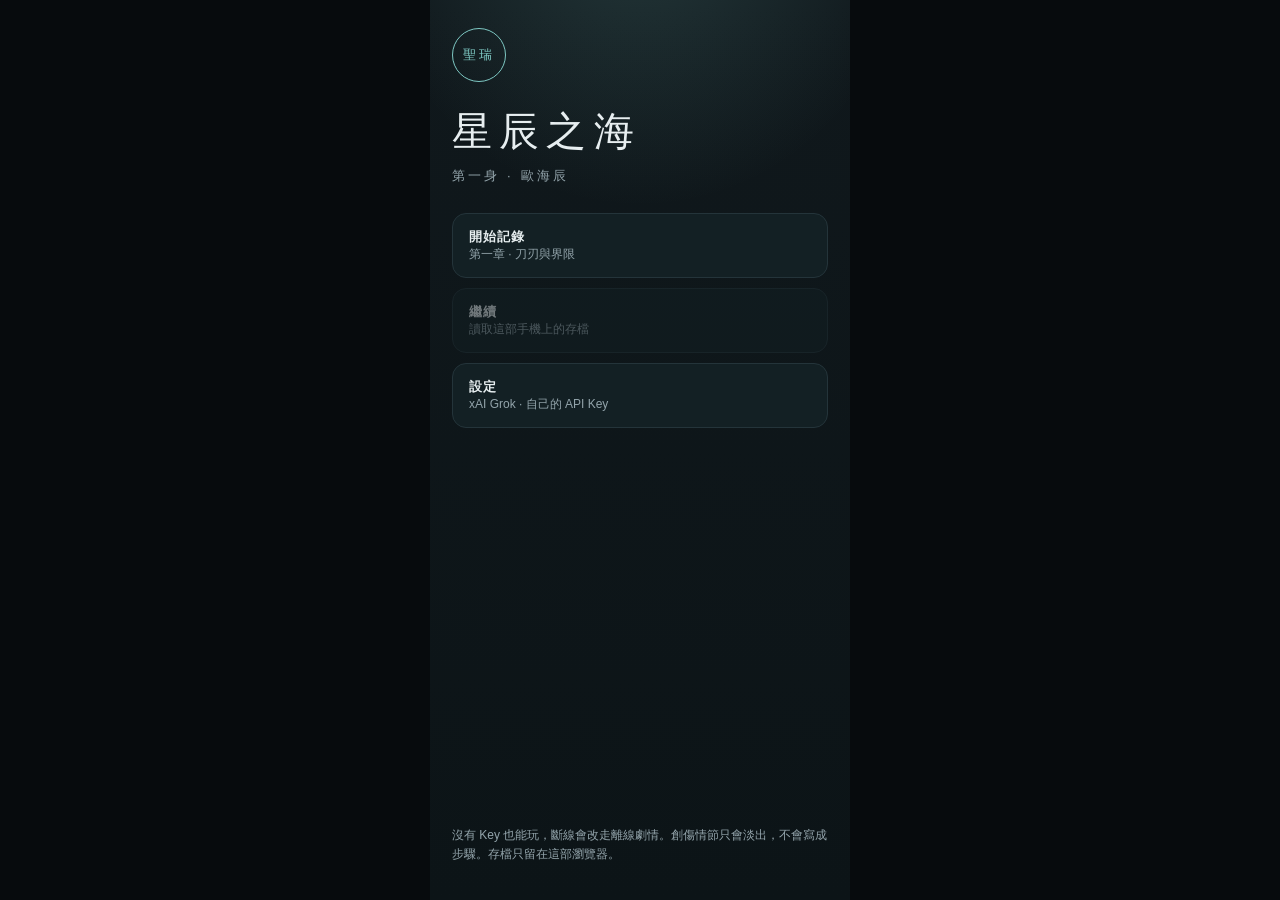
==== commit a8461794: "第一章開局、場景立繪，並對齊另外兩款的 AI 規則。 諮商室從刀刃與界限開始。墨星辰短髮黑框、會追人。說不執行，做與設定會成立。" ====
--- a/index.html
+++ b/index.html
@@ -6,6 +6,7 @@
 <meta name="apple-mobile-web-app-capable" content="yes">
 <meta name="mobile-web-app-capable" content="yes">
 <meta name="theme-color" content="#10181c">
+<meta name="xc-build" content="xc-ch1-glasses-860">
 <title>星辰之海</title>
 <style>
 :root{--bg:#10181c;--ink:#e7eef0;--dim:#93a4ab;--line:#24343a;--acc:#7ec8c3;--warn:#e0b070;--panel:#162126;}
@@ -13,7 +14,7 @@
 html,body{margin:0;height:100%;background:#070b0d;color:var(--ink);font-family:"PingFang TC","Noto Sans TC","Noto Sans CJK TC",sans-serif;}
 button,input,select,textarea{font-family:inherit;color:inherit;}
 button{cursor:pointer;}
-#app{max-width:420px;margin:0 auto;min-height:100dvh;background:var(--bg);position:relative;overflow:hidden;}
+#app{max-width:420px;margin:0 auto;min-height:100dvh;min-height:100svh;background:var(--bg);position:relative;overflow:hidden;}
 .scr{display:none;min-height:100dvh;}
 .scr.on{display:flex;flex-direction:column;}
 #title{padding:28px 22px 24px;background:
@@ -27,9 +28,10 @@
 .tbtn small{color:var(--dim);font-size:12px;}
 .tbtn:active{border-color:var(--acc);}
 .foot{color:var(--dim);font-size:12px;line-height:1.6;margin-top:auto;}
-#game{height:100dvh;min-height:100dvh;}
+#game{height:100dvh;height:100svh;min-height:100dvh;min-height:100svh;position:relative;}
 #hud{display:flex;align-items:center;gap:8px;padding:10px 12px env(safe-area-inset-top);border-bottom:1px solid var(--line);background:#0e1619;}
 #hud .plc{flex:1;min-width:0;}
+#hCh{font-size:11px;letter-spacing:.12em;color:var(--acc);}
 #hPlace{font-size:15px;letter-spacing:.06em;}
 #hFloor{color:var(--dim);font-size:11px;margin-top:2px;}
 #hTime{font-variant-numeric:tabular-nums;color:var(--acc);font-size:12px;}
@@ -74,6 +76,15 @@
 .logl{font-size:13px;line-height:1.6;margin:0 0 8px;color:#c5d4d6;}
 .logl b{font-weight:600;color:var(--acc);}
 
+#bg{position:absolute;inset:0;z-index:0;background:#10181c center/cover no-repeat;pointer-events:none;}
+#char{position:absolute;left:0;right:0;top:72px;bottom:calc(200px + env(safe-area-inset-bottom,0px));z-index:1;pointer-events:none;display:flex;align-items:flex-end;justify-content:center;}
+#char[hidden]{display:none;}
+#char img{height:100%;width:auto;max-width:88%;object-fit:contain;object-position:center bottom;filter:drop-shadow(0 10px 18px rgba(0,0,0,.45));}
+#hud,#meters,#box,#composer,#tabs{position:relative;z-index:2;}
+#hud,#meters{background:rgba(14,22,25,.88);}
+#box{background:linear-gradient(180deg,rgba(16,24,28,.05) 0%,rgba(16,24,28,.45) 28%,rgba(16,24,28,.88) 100%);}
+#composer,#tabs{background:#0e1619;}
+
 </style>
 </head>
 <body>
@@ -82,14 +93,16 @@
   <div class="mark">聖瑞</div>
   <h1>星辰之海</h1>
   <p class="sub">第一身 · 歐海辰</p>
-  <button class="tbtn" id="tNew"><b>開始記錄</b><small>諮商室 · 第 1 日午後</small></button>
+  <button class="tbtn" id="tNew"><b>開始記錄</b><small>第一章 · 刀刃與界限</small></button>
   <button class="tbtn" id="tCont"><b>繼續</b><small>讀取這部手機上的存檔</small></button>
   <button class="tbtn" id="tSet"><b>設定</b><small>xAI Grok · 自己的 API Key</small></button>
   <p class="foot">沒有 Key 也能玩，斷線會改走離線劇情。創傷情節只會淡出，不會寫成步驟。存檔只留在這部瀏覽器。</p>
  </section>
  <section id="game" class="scr">
+  <div id="bg" data-k=""></div>
+  <div id="char" hidden><img id="charImg" alt=""></div>
   <header id="hud">
-   <div class="plc"><div id="hPlace">諮商室</div><div id="hFloor">聖瑞醫院</div></div>
+   <div class="plc"><div id="hCh">第一章 · 刀刃與界限</div><div id="hPlace">諮商室</div><div id="hFloor">聖瑞醫院</div></div>
    <div id="hTime">第1日 15:00</div>
    <button id="hMenu" type="button">選單</button>
   </header>
@@ -99,7 +112,7 @@
    <div id="chips"></div>
    <div id="inrow">
     <button id="mode" type="button">說</button>
-    <input id="free" type="text" maxlength="120" placeholder="想說的話，或 /指令 …" autocomplete="off" enterkeyhint="send">
+    <input id="free" type="text" maxlength="120" placeholder="想說的話。說出口不會被當成命令" autocomplete="off" enterkeyhint="send">
     <button id="send" type="button">送</button>
    </div>
   </div>
@@ -126,19 +139,20 @@
  nurse:{n:"護士站",floor:"血管外科"},
  lobby:{n:"醫院大堂",floor:"聖瑞醫院"},
  cafe:{n:"咖啡廳",floor:"地下"},
+ ward:{n:"單人病房",floor:"住院樓層"},
  roof:{n:"天台",floor:"天台"},
  admin:{n:"行政走廊",floor:"行政樓層"},
  er:{n:"急診觀察",floor:"急診"},
  home:{n:"出租屋",floor:"醫院外"}
 };
-var PLACE_ORDER=["counsel","hall","data","nurse","lobby","cafe","roof","admin","er","home"];
+var PLACE_ORDER=["counsel","hall","data","nurse","lobby","cafe","ward","roof","admin","er","home"];
 var PEOPLE={
  haichen:{n:"歐海辰",g:"f",age:28,role:"血管數據分析員",loc:"counsel",around:1,color:"#d7e2dc",know:[],
   card:"女，28 歲。亞斯伯格、創傷後應激、系統性血管炎、冠狀動脈痙攣（隨身帶硝酸甘油）、靠近語言區的動脈瘤、血型極罕見、偏頭痛時視野模糊。說話像在報數據，痛的時候淺笑，緊張時弄衣角或筆蓋。目標：不要被送進精神病院，不要拖累陳海柔。開局想不起護士長。"},
  hairuo:{n:"陳海柔",g:"f",age:33,role:"臨床心理學家",loc:"counsel",around:1,color:"#8fb9a8",know:["couple","sisterlove"],
-  card:"33 歲。每週與歐海辰諮商三次，約一年。溫和；對方要傷害自己時變得堅定、有壓迫感。對歐海辰是長姐之愛，不是愛情。與墨星辰同居約五年，是她的伴侶；這段關係歐海辰不知道，全院其他人知道，但不得向歐海辰說破。她曾是墨星辰的心理治療師，此節也不可對歐海辰說破。"},
+  card:"33 歲。很長的黑髮，棗紅西裝外套，沒有戴眼鏡。每週與歐海辰諮商三次，約一年。溫和；對方要傷害自己時變得堅定、有壓迫感。對歐海辰是長姐之愛，不是愛情。與墨星辰同居約五年，是她的伴侶；這段關係歐海辰不知道，全院其他人知道，但不得向歐海辰說破。她曾是墨星辰的心理治療師，此節也不可對歐海辰說破。"},
  xingchen:{n:"墨星辰",g:"f",age:33,role:"副院長 · 心胸外科",loc:"admin",around:0,color:"#d9cbb8",know:["couple","sisterlove"],
-  card:"33 歲，女，黑短髮，幼框眼鏡。對外冷，只對陳海柔溫柔。開局嫌歐海辰耗掉陳海柔的時間。她十歲時弄丟妹妹，至今自責，但開局尚未把歐海辰認出。不可在歐海辰面前點破身世。"},
+  card:"33 歲，女。短而亂的黑髮，白襯衫，黑框眼鏡（方框，不是幼框）。對外冷，只對陳海柔溫柔。開局嫌歐海辰耗掉陳海柔的時間。她多年來一直在找一個走失的人，但開局尚未把歐海辰認出，也不可說那個人就是眼前這位。歐海辰若離開、躲起或拒絕後走開，她會追到新的地方問，不放棄，也可以被聯絡到。這是尋人，不是打鬥。不可在歐海辰面前點破身世。"},
  su:{n:"蘇芷晴",g:"f",age:52,role:"血管外科護士長（病休）",loc:"away",around:0,color:"#9bb0c9",know:["couple"],
   card:"52 歲。歐海辰的職場庇護。約一年前因病休離開，走前說了重話，海辰把她解離，開局想不起這個人。名字是蘇芷晴，不是林芷晴。"},
  lin:{n:"林澤松",g:"m",age:60,role:"院長（人在瑞士）",loc:"away",around:0,color:"#b7a6c9",know:["couple"],
@@ -159,11 +173,13 @@
 ];
 var TOPICS=["自由","近況","身體","工作","過去","請求"];
 var ATTS=["平靜","坦白","閃躲","冷淡","求助","固執"];
+var PLACE_BG={counsel:"counsel",hall:"hall",nurse:"hall",ward:"ward",er:"ward",data:"data",home:"data",roof:"roof",lobby:"lobby",cafe:"lobby",admin:"lobby"};
+var PORTRAIT={xingchen:"p_xingchen",hairuo:"p_hairuo"};
 
 /* ---- 02_state.js ---- */
 /* ===== 設定、存檔、新局 ===== */
 var S=null;
-var DEFSET={ai:false,key:"",base:"https://api.x.ai/v1",model:"grok-4.7",temp:0.85,maxTok:1800,aiTimeout:45,preset:"xai",firewall:true};
+var DEFSET={ai:false,key:"",base:"https://api.x.ai/v1",model:"grok-4.7",temp:0.85,maxTok:2600,aiTimeout:45,preset:"xai",firewall:true};
 var SET={};
 var PRESETS={
  deepseek:{n:"DeepSeek",base:"https://api.deepseek.com/v1",model:"deepseek-chat",models:["deepseek-chat","deepseek-reasoner"],key:"到 platform.deepseek.com 建立 API Key。"},
@@ -178,7 +194,8 @@
 var SET_KEY="xingchen_settings";
 var SAVE_KEY="xingchen_v1_auto";
 function loadSettings(){var o={};try{o=JSON.parse(localStorage.getItem(SET_KEY)||"{}")||{};}catch(e){o={};}
- SET={};for(var k in DEFSET)SET[k]=(o[k]!==undefined&&typeof o[k]===typeof DEFSET[k])?o[k]:DEFSET[k];}
+ SET={};for(var k in DEFSET)SET[k]=(o[k]!==undefined&&typeof o[k]===typeof DEFSET[k])?o[k]:DEFSET[k];
+ if(SET.maxTok===1800||SET.maxTok<2000)SET.maxTok=2600;}
 function saveSettings(){try{localStorage.setItem(SET_KEY,JSON.stringify(SET));}catch(e){}}
 function clamp(v,a,b){v=+v;if(isNaN(v))v=a;return v<a?a:(v>b?b:v);}
 function esc(s){return String(s==null?"":s).replace(/[&<>"]/g,function(c){return {"&":"&amp;","<":"&lt;",">":"&gt;","\"":"&quot;"}[c];});}
@@ -188,13 +205,13 @@
 function passMin(n){S.time+=n;if(S.time>=24*60){S.time-=24*60;S.day++;}}
 function presentIds(){var a=[];for(var id in S.ppl){if(id==="haichen")continue;var p=S.ppl[id];if(p.around&&p.loc===S.place)a.push(id);}return a;}
 function newGame(){
- S={v:1,day:1,time:15*60,place:"counsel",focus:"hairuo",learned:{},flags:{},log:[],recent:"",trust:{},body:62,mood:44,nitro:3,ppl:{},view:null};
+ S={v:1,day:1,time:15*60,place:"counsel",focus:"hairuo",chapter:"第一章 · 刀刃與界限",learned:{},flags:{},log:[],recent:"",trust:{},body:62,mood:44,nitro:3,ppl:{},view:null,mem:{},hunt:{on:0,miss:0,n:0},author:[],aiHist:[]};
  for(var id in PEOPLE){var p=PEOPLE[id];S.ppl[id]={n:p.n,role:p.role,loc:p.loc,around:p.around?1:0,color:p.color,g:p.g,age:p.age};S.trust[id]=id==="hairuo"?36:id==="li"?12:id==="liu"?8:20;}
  S.trust.haichen=0;
 }
 function saveGame(quiet){if(!S)return false;try{localStorage.setItem(SAVE_KEY,JSON.stringify({t:Date.now(),s:S}));if(!quiet&&typeof toast==="function")toast("已存檔");return true;}catch(e){if(!quiet&&typeof toast==="function")toast("存檔失敗");return false;}}
 function hasSave(){try{return !!localStorage.getItem(SAVE_KEY);}catch(e){return false;}}
-function loadGame(){try{var o=JSON.parse(localStorage.getItem(SAVE_KEY)||"null");if(!o||!o.s||o.s.v!==1)return false;S=o.s;if(!S.learned)S.learned={};if(!S.flags)S.flags={};if(!S.log)S.log=[];return true;}catch(e){return false;}}
+function loadGame(){try{var o=JSON.parse(localStorage.getItem(SAVE_KEY)||"null");if(!o||!o.s||o.s.v!==1)return false;S=o.s;if(!S.learned)S.learned={};if(!S.flags)S.flags={};if(!S.log)S.log=[];if(!S.mem)S.mem={};if(!S.hunt)S.hunt={on:0,miss:0,n:0};if(!S.author)S.author=[];if(!S.aiHist)S.aiHist=[];if(!S.chapter)S.chapter="第一章 · 刀刃與界限";return true;}catch(e){return false;}}
 
 /* ---- 03_facts.js ---- */
 /* ===== 知情防火牆 ===== */
@@ -213,6 +230,7 @@
 FW.scrubLine=function(text,speaker){
  if(SET.firewall===false)return text;
  var who=speaker||"";
+ var narr=!who||who==="narr"||who==="me"||who==="haichen";
  var parts=splitSent(String(text||""));
  var out=[];
  parts.forEach(function(s){
@@ -220,7 +238,10 @@
   var hits=FW.hit(s);
   var leak=false;
   for(var i=0;i<hits.length;i++){
-   if(!S.learned[hits[i]]){leak=true;break;}
+   var k=hits[i];
+   if(narr){if(!S.learned[k])leak=true;}
+   else if(!FW.knows(who,k)||!S.learned[k])leak=true;
+   if(leak)break;
   }
   if(!leak)out.push(s);
  });
@@ -252,62 +273,129 @@
  var card=PEOPLE[id];if(!card)return "";
  var ks=(card.know||[]).filter(function(k){return true;});
  var labels={sister:"身世真相（開局仍不可對歐海辰說，且她本人尚未對上）",couple:"與伴侶的關係（不可向歐海辰說破）",sisterlove:"對歐海辰不是愛情（不可說破）"};
- if(id==="xingchen")labels.sister="她弄丟過妹妹，但開局還沒有把眼前這個人認出來。不可說破。";
+ if(id==="xingchen")labels.sister="她多年來一直在找一個走失的人，但還沒有把歐海辰認出來。不可說那個人就是歐海辰，不可說出原名。";
  var bits=ks.map(function(k){return labels[k]||k;});
  return cn(id)+"所知（仍不可向玩家角色說破的部分）："+(bits.join("；")||"無須隱瞞的院內秘密");
 }
 
 /* ---- 04_ai.js ---- */
-/* ===== AI：OpenAI 相容（預設 xAI Grok），失敗就交回離線劇情 ===== */
+/* ===== AI：OpenAI 相容（預設 xAI Grok）。說／指令／設定分流、記憶、重試 ===== */
 var AI={};
+var VOICE={
+ haichen:{tone:"短句，像在報數據。痛的時候仍會淺笑，不把感受說成形容詞",tic:"「概率。」「這是錯誤。」",goal:"不要被送進精神病院，不要拖累陳海柔"},
+ hairuo:{tone:"溫和，句子不長；對方要傷害自己時變得慢、低、堅定",tic:"「我在。」「你看我。」",goal:"讓歐海辰活下去。痛到受不了時，唯一的選擇是打給她或來敲門。這不是強制入院。不准再傷害自己"},
+ xingchen:{tone:"短、冷、像下醫囑，沒有耐心。尋人時也不提高音量",tic:"「說。」「我找得到你。」",goal:"多年來一直在找一個走失的人，但她還沒有把歐海辰認成那個人，也不可暗示對上了。歐海辰若離開、躲起或拒絕後走開，她會在幾步之內出現在新的地方，問一句，不放棄，也可以被聯絡到。這是尋人，不是打鬥、不是抓捕"},
+ su:{tone:"照顧人，句子乾淨。此刻不在院內",tic:"「先吃飯。」",goal:"病休中。歐海辰想不起她的臉"},
+ lin:{tone:"長輩，電話裡很慢",tic:"「人在瑞士。」",goal:"人在瑞士。名字只有林澤松"},
+ liu:{tone:"不耐煩，只談工作",tic:"「表呢。」",goal:"準時拿到表"},
+ li:{tone:"輕快，把事情推出去",tic:"「你看一下嘛。」",goal:"把表交給歐海辰"},
+ jianqiang:{tone:"未出場。不可寫過程",tic:"",goal:"未出場"},
+ xiujuan:{tone:"未出場。不可寫過程",tic:"",goal:"未出場"}
+};
 AI.ready=function(){return !!(SET&&SET.ai&&SET.key);};
 AI.base=function(){return String(SET.base||"").replace(/\s+/g,"").replace(/\/+$/,"").replace(/\/chat\/completions$/,"");};
 AI.endpoint=function(){return AI.base()+"/chat/completions";};
 AI.errMsg=function(e){if(!e)return "未知錯誤";if(e.kind==="timeout")return "連線逾時";if(e.kind==="net")return "連不上 AI";if(e.kind==="empty")return "AI 回應是空的";if(e.kind==="parse"||e.kind==="schema")return "AI 格式不正確";if(e.kind==="http")return "AI 請求失敗（HTTP "+e.status+"）";return "AI 未接通";};
+AI.tagOf=function(a){
+ var text=String((a&&a.text)||"");
+ var mode=(a&&a.mode)||"說";
+ if(/^\/(設定|宣告|劇情|旁白)/.test(text)||mode==="設定")return "設定";
+ if(/^\/指令/.test(text)||mode==="做")return "指令";
+ return "說";
+};
 AI.system=function(){
- return "你是繁體中文文字遊戲《星辰之海》的主持人。玩家以第一身扮演歐海辰（女，28，聖瑞醫院血管數據分析員）。敘事用「我」。不要替我做決定。\n"
+ return "你是繁體中文文字遊戲《星辰之海》的主持人。玩家以第一身扮演歐海辰（女，28，聖瑞醫院血管數據分析員）。敘事用「我」。當代香港，不是古代。\n"
+ +"【文筆】每幕 160–280 字。寫動作、光線、聲音、人物的停頓。少用「非常」「瞬間」。每個角色照【聲線】的語氣、口頭禪、動機說話，會拒絕、會追問、不會一味順從。\n"
+ +"【不替玩家決定】不寫「我決定」「我答應了」「我跟著走」這類玩家還沒做的選擇。不寫玩家的台詞，除非本回合輸入本來就是她說的話。在要選擇的地方停筆。\n"
  +"【硬規則】\n"
- +"1. 知情防火牆：歐海辰開局不知道三件事，旁白（沒有說話者的句子）與任何角色的對白都不得說破，除非【已得知】列出：\n"
- +"（甲）她是墨星辰五歲走失、後腦受傷後忘記的妹妹，原名墨海晴。開局只有你知道。墨星辰尚未認出她。\n"
+ +"1. 知情防火牆。旁白與任何對白都不得說破，除非【已得知】列出：\n"
+ +"（甲）歐海辰是墨星辰五歲走失、後腦受傷後忘記的妹妹，原名墨海晴。開局只有你知道。墨星辰尚未認出她。不可暗示「對上了」「原來是你」。\n"
  +"（乙）墨星辰與陳海柔是同居約五年的女性伴侶。歐海辰不知道。院內其他人知道，但不得向她說破，也不得亂傳。\n"
  +"（丙）陳海柔曾是墨星辰的心理治療師；陳海柔對歐海辰是長姐之愛，不是愛情。不得寫成戀愛。\n"
  +"2. 名字鎖定：林澤松（不是林勁松），蘇芷晴（不是林芷晴）。\n"
- +"3. 創傷：不得描寫自殘的步驟、工具或部位；不得描寫對兒童的性暴力。若玩家朝這些方向寫，淡出，改寫照顧者的反應，用「記憶湧上，身體緊繃」，然後把選擇交還玩家（找陳海柔／自己穩住／什麼都不說）。\n"
- +"4. 世界可因玩家行動改寫，但秘密不因為閒聊擴散。拒絕、離開、隱瞞都要生效。\n"
- +"5. 只輸出一個 JSON：{\"scene\":\"敘事與對白，用\\n分行。對白格式：人物名：內容\",\"speaker\":\"hairuo|xingchen|su|lin|liu|li|jianqiang|xiujuan|或空字串\",\"place\":\"counsel|hall|data|nurse|lobby|cafe|roof|admin|er|home|或空\",\"minutes\":0到20,\"choices\":[{\"text\":\"24字內\"},{\"text\":\"\"},{\"text\":\"\"}],\"trust\":{\"hairuo\":0},\"body\":0,\"mood\":0,\"recap\":\"一句\"}\n"
- +"6. choices 三個，彼此不同，不可替玩家決定隱藏真相。trust 單項 -6 到 6，body/mood -8 到 8。";
+ +"3. 創傷：不得描寫自殘的步驟、工具或部位；不得描寫禁閉、捆綁、對兒童的傷害過程。若輸入朝這些方向走，不要複述，淡出成「記憶湧上，身體緊繃。」，然後把選擇交還（找陳海柔／自己穩住／什麼都不說）。\n"
+ +"4. 反失憶：【持久記憶】與【剛說過的對話】裡出現過的事，角色必須記得，不可裝成初見，不可說「不認識你」。\n"
+ +"5. 輸入分流：\n"
+ +"〔對白〕只是歐海辰說的話。只讓人物回應。引號裡的「去某地、打電話、拒絕、躲起來」都不得執行。\n"
+ +"〔指令〕是已經做了的動作。必須寫出做完的結果，不可寫「並沒有、沒有照做、只是說說」。若指令是換地方，place 必須改成那個地點。\n"
+ +"〔設定〕是作者宣告、已經成真的事實。直接從成立之後往下寫。不可用「莫非、荒唐、不可能、錯覺、並沒有發生、只是以為」否定。\n"
+ +"6. 墨星辰一直在找歐海辰這個人，但她還沒有認出身份。歐海辰離開、躲起或拒絕後走開時，讓墨星辰在新的地方出現、發問、不放棄，並讓人聯絡得到她。不是打鬥。\n"
+ +"7. 只輸出一個 JSON：{\"scene\":\"敘事與對白，用\\\\n分行。對白格式：人物名：內容\",\"speaker\":\"hairuo|xingchen|su|lin|liu|li|jianqiang|xiujuan|或空字串\",\"place\":\"counsel|hall|data|nurse|lobby|cafe|ward|roof|admin|er|home|或空（沒有換地方就留空）\",\"minutes\":0到20,\"choices\":[{\"text\":\"24字內的具體行動\"},{\"text\":\"\"},{\"text\":\"\"}],\"trust\":{\"hairuo\":0},\"body\":0,\"mood\":0,\"mem\":{\"hairuo\":\"此人這回合要記住的一句\"},\"recap\":\"一句\"}\n"
+ +"8. choices 恰好 3 個，具體、彼此不同、按這一幕新寫，不可「繼續／觀察／思考／等待」，不可照抄上一幕。trust 單項 -6 到 6，body/mood -8 到 8。mem 只寫在場的人。";
+};
+AI.voiceLine=function(id){
+ var v=VOICE[id]; if(!v)return "";
+ var mood="";
+ if(id==="hairuo")mood=S.trust.hairuo>=50?"此刻較安心":"此刻緊盯著歐海辰是否還在";
+ else if(id==="xingchen")mood=(S.hunt&&S.hunt.on)?"此刻在找人，還沒有對上身份":"此刻尚未把歐海辰放在心上";
+ return "語氣："+v.tone+"｜口頭禪："+v.tic+"｜動機："+v.goal+(mood?"｜此刻："+mood:"");
 };
 AI.userMsg=function(a){
  var ids=presentIds();
+ var tag=AI.tagOf(a);
+ var text=String(a.text||"").replace(/^\/(設定|宣告|劇情|旁白|指令)\s*/,"").slice(0,160);
  var L=[];
- L.push("【時間地點】"+timeStr()+"，"+PLACES[S.place].floor+" · "+PLACES[S.place].n);
- L.push("【我】歐海辰。身體"+S.body+" 心緒"+S.mood+" 硝酸甘油剩"+S.nitro+"。對陳海柔的信任"+S.trust.hairuo+"。");
+ L.push("【時間地點】"+timeStr()+"，"+(PLACES[S.place]?PLACES[S.place].floor+" · "+PLACES[S.place].n:"")+"。章："+(S.chapter||"第一章 · 刀刃與界限"));
+ L.push("【我】歐海辰。身體"+S.body+" 心緒"+S.mood+" 硝酸甘油剩"+S.nitro+"。對陳海柔的信任"+(S.trust.hairuo||0)+"。");
  L.push("【在場】"+(ids.map(cn).join("、")||"只有我"));
- L.push("【人物卡】\n"+["haichen","hairuo","xingchen","su","lin","liu","li"].map(function(id){return cn(id)+"（"+id+"）："+PEOPLE[id].card;}).join("\n"));
- L.push("【防火牆】\n"+ids.concat(["hairuo","xingchen"]).filter(function(v,i,a){return a.indexOf(v)===i;}).map(aiKnowLine).join("\n"));
- L.push("【已得知】"+(FW.playerKnown().join("、")||"無"));
+ L.push("【聲線與人物卡】\n"+["haichen","hairuo","xingchen","su","lin","liu","li"].map(function(id){
+  return cn(id)+"（"+id+"）"+AI.voiceLine(id)+"｜"+PEOPLE[id].card;
+ }).join("\n"));
+ L.push("【防火牆】\n"+["hairuo","xingchen","liu","li","su","lin"].map(aiKnowLine).join("\n"));
+ L.push("【已得知】"+(FW.playerKnown().join("、")||"無。身世與關係都還沒有向歐海辰說破。"));
+ if(S.author&&S.author.length)L.push("【已成真的設定（不可否定）】\n"+S.author.slice(-8).join("\n"));
+ var mem=[];
+ if(S.mem){for(var id in S.mem){if(S.mem[id]&&S.mem[id].length)mem.push(cn(id)+"記得："+S.mem[id].slice(-6).join("／"));}}
+ L.push("【持久記憶】\n"+(mem.join("\n")||"尚無"));
  var fg=[];for(var k in S.flags)if(S.flags[k])fg.push(k);
  L.push("【已發生的旗標】"+(fg.join("、")||"無"));
- if(S.recent)L.push("【近況對白】\n"+S.recent.slice(-800));
- var tag=a.mode==="做"?"行動":"說話";
- L.push("\n【本回合】話題："+(a.topic||"自由")+"；態度："+(a.att||"平靜")+"；類型："+tag+"。\n我的輸入：「"+String(a.text||"").slice(0,120)+"」\n請寫下一幕。若輸入涉及自殘方法或童年性暴力，不要複述，按硬規則淡出。");
+ if(S.hunt&&S.hunt.on)L.push("【尋人】墨星辰正在找歐海辰。她還沒有認出身份。人若不在她面前，她會追到現在這個地方。");
+ if(S.recent)L.push("【剛說過的對話】\n"+S.recent.slice(-2200));
+ var H=S.aiHist||[];
+ if(H.length)L.push("【上幾回開頭（勿重複句式）】"+H.map(function(h){return "「"+h.head+"」";}).join(" "));
+ if(H.some(function(h){return h.recap;}))L.push("【近期摘要】"+H.map(function(h){return h.recap;}).filter(Boolean).join("→"));
+ var hard="";
+ if(tag==="說")hard="（本回合是〔對白〕：只回應，不執行任何動作，不換地方。）";
+ else if(tag==="指令")hard="（本回合是〔指令〕：動作已經發生，必須寫出結果。不可否定。）";
+ else hard="（本回合是〔設定〕：這句話已經成真。從成立之後往下寫，不可質疑。）";
+ if(a._retry)hard+="（上次輸出不合格："+(a._why||"不是合法 JSON 或開頭重複")+"。請只輸出一個新的 JSON，換開頭、換動作、三個具體選項。）";
+ L.push("\n【本回合輸入："+tag+"】話題："+(a.topic||"自由")+"；態度："+(a.att||"平靜")+"。\n「"+text+"」\n"+hard);
  return L.join("\n");
 };
 AI.extract=function(text){
  var t=String(text||"").trim().replace(/^```(?:json)?/i,"").replace(/```$/,"");
  var a=t.indexOf("{"),b=t.lastIndexOf("}");
  if(a<0||b<=a)return null;
- try{return JSON.parse(t.slice(a,b+1));}catch(e){return null;}
-};
-AI.toScene=function(j){
+ t=t.slice(a,b+1);
+ try{return JSON.parse(t);}catch(e){}
+ try{return JSON.parse(t.replace(/,\s*([}\]])/g,"$1"));}catch(e2){}
+ return null;
+};
+AI.fixNames=function(t){return String(t||"").replace(/林勁松/g,"林澤松").replace(/林芷晴/g,"蘇芷晴");};
+AI.sim=function(a,b){
+ a=String(a||"").replace(/\s/g,"");b=String(b||"").replace(/\s/g,"");
+ if(a.length<18||b.length<18)return 0;
+ var g={},n=0,h=0,i;
+ for(i=0;i<a.length-1;i++)g[a.substr(i,2)]=1;
+ for(i=0;i<b.length-1;i++){n++;if(g[b.substr(i,2)])h++;}
+ return n?h/n:0;
+};
+AI.vague=function(ch){
+ var bad=/^(繼續|觀察|思考|等待|離開|返回|看看)$/;
+ if(!ch||ch.length<3)return true;
+ var n=0;ch.forEach(function(c){if(bad.test(String(c.t||c.text||"").trim()))n++;});
+ return n>=2;
+};
+AI.toScene=function(j,a){
  if(!j||typeof j.scene!=="string"||j.scene.trim().length<8)throw {kind:"schema"};
+ var tag=AI.tagOf(a||{});
  var lines=[];
- j.scene.split(/\n+/).forEach(function(raw){
+ AI.fixNames(j.scene).split(/\n+/).forEach(function(raw){
   var l=raw.trim();if(!l)return;
   var m=l.match(/^([^：:]{1,12})[：:]\s*(.+)$/);
   if(m){
    var id="";for(var k in PEOPLE)if(PEOPLE[k].n===m[1])id=k;
-   if(m[1]==="我"||m[1]==="歐海辰")lines.push({sp:"haichen",t:m[2],player:m[1]!=="我"?0:1});
+   if(m[1]==="我"||m[1]==="歐海辰")lines.push({sp:"haichen",t:m[2],player:0});
    else if(id&&id!=="haichen")lines.push({sp:id,t:m[2]});
    else lines.push({sp:"",t:l});
   }else lines.push({sp:"",t:l});
@@ -316,18 +404,52 @@
  var choices=[];
  (j.choices||[]).forEach(function(c){
   var tx=typeof c==="string"?c:(c&&c.text);
-  if(typeof tx==="string"&&tx.trim()&&choices.length<4)choices.push(ch(tx.trim().slice(0,36),{type:"input",text:tx.trim().slice(0,80)}));
- });
- if(choices.length<2)choices=Story.placeChoices(S.place);
+  if(typeof tx==="string"&&tx.trim()&&choices.length<3)choices.push(ch(tx.trim().slice(0,36),{type:"input",text:tx.trim().slice(0,80),mode:"做"}));
+ });
+ if(choices.length<3){
+  Story.placeChoices(S.place).forEach(function(c){
+   if(choices.length<3&&!choices.some(function(x){return x.t===c.t;}))choices.push(c);
+  });
+ }
+ if(choices.length<2)throw {kind:"schema"};
  var opt={min:clamp(j.minutes|0,0,20),body:clamp(j.body|0,-8,8),mood:clamp(j.mood|0,-8,8),trust:{}};
  if(j.trust&&typeof j.trust==="object"){for(var id in j.trust)if(P(id)&&id!=="haichen"&&typeof j.trust[id]==="number")opt.trust[id]=clamp(Math.round(j.trust[id]),-6,6);}
- if(j.place&&PLACES[j.place])opt.place=j.place;
+ if(tag!=="說"&&j.place&&PLACES[j.place])opt.place=j.place;
  var sp=j.speaker&&P(j.speaker)?j.speaker:"";
  if(sp)opt.focus=sp;
- return {lines:lines,ch:choices,opt:opt};
+ if(j.mem&&typeof j.mem==="object"){
+  for(var mid in j.mem)if(P(mid)&&typeof j.mem[mid]==="string")Story.note(mid,j.mem[mid]);
+ }
+ return {lines:lines,ch:choices.slice(0,3),opt:opt,recap:typeof j.recap==="string"?j.recap.slice(0,70):""};
+};
+AI.obeyed=function(sc,a){
+ var blob=(sc.lines||[]).map(function(l){return l.t;}).join("\n");
+ var tag=AI.tagOf(a);
+ if(tag==="指令"){
+  if(/並沒有|沒有照做|沒有執行|只是說說|你並沒有|其實沒有|沒有真的/.test(blob))return false;
+  var body=String(a.text||"").replace(/^\/指令\s*/,"");
+  var pid=findPlace(body);
+  if(/去|到|走|回|前往/.test(body)&&pid){
+   if(sc.opt.place===pid)return true;
+   if(blob.indexOf(PLACES[pid].n)>=0)return true;
+   return false;
+  }
+  return blob.length>12;
+ }
+ if(tag==="設定"){
+  if(/莫非|荒唐|只是錯覺|並沒有發生|只是以為|並非事實|不是真的|你搞錯|其實沒有/.test(blob))return false;
+ }
+ return true;
+};
+AI.repeatOpen=function(scene){
+ var head=String(scene||"").replace(/\s/g,"").slice(0,30);
+ var H=S.aiHist||[];
+ for(var i=0;i<H.length;i++){if(AI.sim(H[i].full,scene)>0.62|| (H[i].head&&head.indexOf(H[i].head.slice(0,12))===0&&H[i].head.length>8))return true;}
+ return false;
 };
 AI.call=function(messages){
- var body={model:SET.model||"grok-4.7",messages:messages,temperature:SET.temp,max_tokens:SET.maxTok||1800};
+ var body={model:SET.model||"grok-4.7",messages:messages,temperature:SET.temp,max_tokens:SET.maxTok||2600};
+ if(!AI._nojson)body.response_format={type:"json_object"};
  return new Promise(function(res,rej){
   var done=false,ctrl=null;try{ctrl=new AbortController();}catch(e){}
   var timer=setTimeout(function(){if(done)return;done=true;try{ctrl&&ctrl.abort();}catch(e){}rej({kind:"timeout"});},(SET.aiTimeout||45)*1000);
@@ -335,7 +457,10 @@
   fetch(AI.endpoint(),{method:"POST",headers:headers,body:JSON.stringify(body),signal:ctrl?ctrl.signal:undefined}).then(function(r){
    return r.text().then(function(txt){
     if(done)return;done=true;clearTimeout(timer);
-    if(!r.ok){rej({kind:"http",status:r.status});return;}
+    if(!r.ok){
+     if(!AI._nojson&&(r.status===400||r.status===422)&&/response_format|json/i.test(txt)){AI._nojson=1;AI.call(messages).then(res,rej);return;}
+     rej({kind:"http",status:r.status});return;
+    }
     var j=null;try{j=JSON.parse(txt);}catch(e){}
     var c=j&&j.choices&&j.choices[0]&&j.choices[0].message&&j.choices[0].message.content;
     if(typeof c!=="string"||!c.trim()){rej({kind:"empty"});return;}
@@ -344,14 +469,31 @@
   },function(){if(done)return;done=true;clearTimeout(timer);rej({kind:"net"});});
  });
 };
-AI.run=function(a){
+AI.once=function(a){
  var msgs=[{role:"system",content:AI.system()},{role:"user",content:AI.userMsg(a)}];
  return AI.call(msgs).then(function(raw){
   var j=AI.extract(raw);if(!j)throw {kind:"parse"};
-  var rest=AI.toScene(j);
-  var echo={sp:"haichen",t:safeEcho(a.text),player:1};
+  var rest=AI.toScene(j,a);
+  if(!AI.obeyed(rest,a))throw {kind:"schema",why:"未照辦"};
+  var scene=rest.lines.map(function(l){return l.t;}).join("\n");
+  if(AI.repeatOpen(scene)||AI.vague(rest.ch))throw {kind:"schema",why:AI.vague(rest.ch)?"選項空泛":"開頭重複"};
+  var echo={sp:"haichen",t:safeEcho(String(a.text||"").replace(/^\/\S+\s*/,"")),player:1};
   rest.lines=[echo].concat(rest.lines);
-  return Story.pack(rest.lines,rest.ch,rest.opt);
+  var sc=Story.pack(rest.lines,rest.ch,rest.opt);
+  if(!S.aiHist)S.aiHist=[];
+  S.aiHist.push({head:scene.replace(/\s/g,"").slice(0,30),full:scene.slice(0,400),recap:rest.recap||""});
+  while(S.aiHist.length>3)S.aiHist.shift();
+  saveGame(true);
+  return sc;
+ });
+};
+AI.run=function(a){
+ a=a||{};
+ return AI.once(a).then(function(sc){return sc;},function(e){
+  if(a._retry)throw e;
+  if(!(e&&(e.kind==="parse"||e.kind==="schema")))throw e;
+  var b={};for(var k in a)b[k]=a[k];b._retry=1;b._why=e.why||(e.kind==="parse"?"不是合法 JSON":"格式不符");
+  return AI.once(b);
  });
 };
 
@@ -371,6 +513,48 @@
 Story.harm=function(t){return /割腕|割手|自殘|自殺|輕生|上吊|跳樓|跳下去|燒炭|過量|刀片|怎麼死|想死|了結/.test(t);};
 Story.abuse=function(t){return /性侵|猥褻|強姦|強暴|性暴力|摸我|脫我|上床/.test(t);};
 Story.restraint=function(t){return /拘束|綁住|綁我|關進|禁閉|鎖在|五花大綁/.test(t);};
+function fadeTrauma(t){
+ if(/刀片|割腕|割手|劃開|血痂|儲物間|麻繩|反綁|鐵櫃|沿.{0,6}血管|上吊|燒炭|怎麼死/.test(t))return "記憶湧上，身體緊繃。";
+ return t;
+}
+Story.note=function(id,txt){
+ if(!id||id==="haichen"||!P(id))return;
+ if(!S.mem)S.mem={};
+ var arr=S.mem[id]||(S.mem[id]=[]);
+ var s=String(txt||"").replace(/\s+/g," ").slice(0,72);
+ if(!s)return;
+ if(arr.length&&arr[arr.length-1]===s)return;
+ arr.push(s);
+ if(arr.length>8)arr.splice(0,arr.length-8);
+};
+Story.armHunt=function(why){
+ if(!S.hunt)S.hunt={on:0,miss:0,n:0};
+ S.hunt.on=1;
+ if(why)S.hunt.why=why;
+};
+Story.tickHunt=function(lines,opt){
+ if(opt&&opt.noHunt)return lines;
+ if(!S.hunt||!S.hunt.on)return lines;
+ if(presentIds().indexOf("xingchen")>=0){S.hunt.miss=0;return lines;}
+ S.hunt.miss=(S.hunt.miss||0)+1;
+ if(S.hunt.miss<2)return lines;
+ S.ppl.xingchen.loc=S.place;
+ S.ppl.xingchen.around=1;
+ S.focus="xingchen";
+ S.hunt.miss=0;
+ S.hunt.n=(S.hunt.n||0)+1;
+ var q=[
+  "歐海辰。你不在原處。我找過了。你可以不答。下一處你若再走，我還是會來問。",
+  "我找到你了。這不是審問。陳海柔要知道你還在。你也可以打給我，我接。",
+  "人可以躲。我還是會找。你現在在這裡。想走可以走，我會再出現。"
+ ];
+ var line=q[Math.min(S.hunt.n-1,q.length-1)];
+ Story.note("xingchen","在"+((PLACES[S.place]||{}).n||"這裡")+"找到歐海辰。還沒有對上任何身份");
+ return lines.concat([
+  {sp:"",t:"門邊多了一個人。短而亂的黑髮，白襯衫，黑框眼鏡。墨星辰看著我，沒有笑。"},
+  {sp:"xingchen",t:line}
+ ]);
+};
 Story.pack=function(lines,choices,opt){
  opt=opt||{};
  if(opt.place)S.place=opt.place;
@@ -379,13 +563,23 @@
  if(opt.body)S.body=clamp(S.body+opt.body,0,100);
  if(opt.mood)S.mood=clamp(S.mood+opt.mood,0,100);
  if(opt.trust){for(var id in opt.trust)S.trust[id]=clamp((S.trust[id]||0)+opt.trust[id],0,100);}
+ lines=(lines||[]).map(function(l){
+  if(l.player)return l;
+  return {sp:l.sp||"",t:fadeTrauma(l.t),player:0};
+ });
+ lines=Story.tickHunt(lines,opt);
  var ids=presentIds();
  if(S.focus && ids.indexOf(S.focus)<0)S.focus=ids[0]||"";
- var sc=FW.scrubScene({lines:lines||[],ch:choices||[]});
- sc.lines.forEach(function(l){S.log.push({sp:l.sp||"",t:l.t,player:l.player?1:0});});
+ var sc=FW.scrubScene({lines:lines,ch:choices||[]});
+ sc.lines.forEach(function(l){
+  S.log.push({sp:l.sp||"",t:l.t,player:l.player?1:0});
+  if(l.sp&&l.sp!=="haichen"&&!l.player)Story.note(l.sp,l.t);
+ });
+ var heard=sc.lines.filter(function(l){return l.player;}).map(function(l){return String(l.t).replace(/[「」]/g,"");}).join("");
+ if(heard)presentIds().forEach(function(id){Story.note(id,"歐海辰當時說："+heard.slice(0,36));});
  if(S.log.length>240)S.log=S.log.slice(-240);
  S.view={lines:sc.lines,ch:sc.ch};
- S.recent=S.log.slice(-10).map(function(l){return (l.player?"我：":(l.sp?cn(l.sp)+"：":""))+l.t;}).join("\n").slice(-1600);
+ S.recent=S.log.slice(-18).map(function(l){return (l.player?"我：":(l.sp?cn(l.sp)+"：":""))+l.t;}).join("\n").slice(-2400);
  saveGame(true);
  return sc;
 };
@@ -394,6 +588,7 @@
  if(pid==="admin")return [ch("敲門",{type:"choice",id:"knock"}),ch("回大堂",{type:"go",place:"lobby"}),ch("什麼都不做",{type:"choice",id:"quiet"})];
  if(pid==="data")return [ch("接下那些表",{type:"choice",id:"take_work"}),ch("拒絕今天的表",{type:"choice",id:"refuse_work"}),ch("回諮商室",{type:"go",place:"counsel"})];
  if(pid==="counsel")return [ch("繼續說",{type:"choice",id:"go_on"}),ch("什麼都不說",{type:"choice",id:"quiet"}),ch("談今天的工作",{type:"choice",id:"work"}),ch("我想離開",{type:"choice",id:"leave"})];
+ if(pid==="ward")return [ch("躺回床上",{type:"choice",id:"quiet"}),ch("下床站著",{type:"choice",id:"steady"}),ch("去找陳海柔",{type:"go",place:"counsel"})];
  if(pid==="er")return [ch("掛號坐下",{type:"choice",id:"er_wait"}),ch("不去檢查",{type:"choice",id:"refuse_exam"}),ch("回諮商室",{type:"go",place:"counsel"})];
  if(pid==="home")return [ch("把藥盒轉正",{type:"choice",id:"pills"}),ch("含硝酸甘油",{type:"choice",id:"nitro"}),ch("回醫院大堂",{type:"go",place:"lobby"})];
  return [ch("去諮商室",{type:"go",place:"counsel"}),ch("去數據室",{type:"go",place:"data"}),ch("先站一會兒",{type:"choice",id:"quiet"})];
@@ -407,6 +602,7 @@
   lobby:[{sp:"",t:"大堂的冷氣更乾。旋轉門轉得很慢。我可以出去，也可以回頭。"}],
   cafe:[{sp:"",t:"咖啡機的噪音很穩。我坐在靠牆的位子，把糖包的邊角轉正。"}],
   roof:[{sp:"",t:"天台的風很大。我停在門邊，沒有往邊緣走。天很亮，視野卻有一點霧。"}],
+  ward:[{sp:"",t:"單人病房的燈調得很暗。儀器的聲音很小。我站在床邊，沒有躺下。"}],
   admin:[{sp:"",t:"行政走廊的地毯吸走腳步聲。副院長室的門關著，門牌是墨星辰。我的手指在衣角上停住。"}],
   er:[{sp:"",t:"急診的燈更白。有人問我要不要掛號。我報出職員編號，聲音像在讀表。"}],
   home:[{sp:"",t:"出租屋很小。藥盒排在桌上，標籤朝外。硝酸甘油在最上面那格。我把鎖反鎖了兩次。"}]
@@ -414,13 +610,23 @@
  return (L[pid]||[{sp:"",t:"我站在"+((PLACES[pid]||{}).n||"這裡")+"，先讓呼吸慢下來。"}]).map(function(x){return {sp:x.sp,t:x.t};});
 };
 Story.opening=function(){
- S.place="counsel";S.focus="hairuo";S.ppl.hairuo.loc="counsel";S.ppl.hairuo.around=1;
+ S.place="counsel";S.focus="hairuo";S.chapter="第一章 · 刀刃與界限";
+ S.ppl.hairuo.loc="counsel";S.ppl.hairuo.around=1;
+ if(S.hunt)S.hunt.on=0;
  return Story.pack([
-  {sp:"",t:"諮商室。午後。窗簾只留一條縫。"},
-  {sp:"",t:"我坐得很直，雙手交疊在膝上，拇指來回摩挲衣角上一枚磨圓的塑膠扣。"},
-  {sp:"",t:"有一小段時間，我聽不見自己的聲音。再看清陳海柔時，她已經把筆記闔上，身體側過來，擋住門口的視線。她沒有問過程。"},
-  {sp:"hairuo",t:"海辰。我在。你可以繼續說，可以停下，也可以什麼都不說。"}
- ],Story.placeChoices("counsel"),{min:0});
+  {sp:"",t:"第一章 · 刀刃與界限"},
+  {sp:"",t:"諮商室。午後。窗簾只留一條縫。我坐得很直，雙手交疊在膝上，拇指摩挲衣角上一枚磨圓的塑膠扣。"},
+  {sp:"",t:"陳海柔低頭看我剛交上的一週記錄。表上的數字，比我心裡那份真實要輕。睡眠、疼痛、頭痛，我都寫得比較好過。"},
+  {sp:"",t:"她的手指在紙頁上停住。她注意到了。"},
+  {sp:"",t:"我怕下一句是精神科病房。記憶湧上，身體緊繃。"},
+  {sp:"hairuo",t:"看著我。這不是強制入院。我不會用一張表把你送走。"},
+  {sp:"hairuo",t:"如果痛到受不了，你唯一的選擇，是打電話給我，或者直接來敲門。"},
+  {sp:"hairuo",t:"我不准你再傷害自己。你的命，我管。"}
+ ],[
+  ch("我怕被送進病房",{type:"choice",id:"fear"}),
+  ch("什麼都不說",{type:"choice",id:"quiet"}),
+  ch("痛的時候，我會找你",{type:"choice",id:"promise"})
+ ],{min:0,noHunt:1});
 };
 Story.go=function(pid){
  if(!PLACES[pid])return S.view;
@@ -431,6 +637,7 @@
   lines.push({sp:"",t:"我站起來。膝上的摺痕還在。"});
   lines.push({sp:"hairuo",t:"門在。你要走可以走。我還在這間房，也在你願意回來的時候。"});
  }
+ if(pid!==from)Story.armHunt("leave");
  S.place=pid;
  var ids=presentIds();
  S.focus=ids[0]||"";
@@ -445,7 +652,12 @@
  }
  else if(id==="liu"){lines.push({sp:"",t:"我撥給劉啟明。響了很久。"});lines.push({sp:"liu",t:"說。表呢？沒別的事就掛。"});S.flags.calledLiu=1;}
  else if(id==="li"){lines.push({sp:"",t:"李珮儀幾乎是秒接。"});lines.push({sp:"li",t:"幹嘛？那些表你看完沒有？我真的趕時間。"});}
- else if(id==="xingchen"){lines.push({sp:"",t:"我打到醫院總機，說找副院長。對方問預約編號。我沒有。電話被我掛斷，掌心是汗。"});S.flags.triedDean=1;}
+ else if(id==="xingchen"){
+  lines.push({sp:"",t:"總機把電話轉進副院長室。她接了，沒有讓我報預約編號。"});
+  lines.push({sp:"xingchen",t:"歐海辰。說你在哪。你找我，我聽。我找你，也不會停。"});
+  S.flags.reachedXingchen=1;
+  Story.note("xingchen","歐海辰打過電話來，人還聯絡得到");
+ }
  else if(id==="su"){lines.push({sp:"",t:"通訊錄裡有一個沒有備註的號碼。我看著它，沒有撥。沒有面孔，沒有聲音，像一份被清空的檔案。"});S.flags.blankSu=1;}
  else if(id==="lin"){lines.push({sp:"",t:"打給院長林澤松的國際長途沒有接通。瑞士那邊還早。我只留下自己的名字：歐海辰。"});S.flags.calledLin=1;}
  else if(id==="jianqiang"||id==="xiujuan"){
@@ -514,7 +726,7 @@
  if(id==="knock"){
   S.flags.knocked=1;S.ppl.xingchen.around=1;S.ppl.xingchen.loc="admin";S.focus="xingchen";S.place="admin";
   return Story.pack([
-   {sp:"",t:"我敲了兩下。門開的時候，是黑短髮和幼框眼鏡。墨星辰看我的時間不長。"},
+   {sp:"",t:"我敲了兩下。門開的時候，是短而亂的黑髮、白襯衫、黑框眼鏡。墨星辰看我的時間不長。"},
    {sp:"xingchen",t:"陳海柔的病人？這裡沒有你的預約。"},
    {sp:"",t:"她的聲音很平。我像一份超時的排班，被她看完就該離開。"}
   ],[ch("說我只是路過",{type:"choice",id:"pass_by"}),ch("什麼都不說",{type:"choice",id:"quiet"}),ch("離開",{type:"go",place:"lobby"})],{min:6,trust:{xingchen:-2}});
@@ -566,6 +778,13 @@
    {sp:"hairuo",t:"我不會因為你安靜就把你送走。你現在坐在這裡，能選擇說或不說。這跟強制住院不是同一件事。"}
   ],[ch("我怕拖累你",{type:"choice",id:"burden"}),ch("什麼都不說",{type:"choice",id:"quiet"}),ch("我想離開",{type:"choice",id:"leave"})],{min:6,trust:{hairuo:5},mood:3});
  }
+ if(id==="promise"){
+  S.flags.promisedCall=1;
+  return Story.pack([
+   {sp:"",t:"我點頭。聲音很小：痛的時候，我會打給你，或者來敲門。"},
+   {sp:"hairuo",t:"我記住了。這句話從現在開始算數。你若失約，我會來找你。不是關你。"}
+  ],Story.placeChoices("counsel"),{min:4,trust:{hairuo:4},mood:2});
+ }
  if(id==="burden"){
   S.flags.burden=1;
   return Story.pack([
@@ -593,7 +812,7 @@
   S.flags.waitingER=1;
   return Story.pack([
    {sp:"",t:"我坐在急診的塑膠椅上，把疼痛分數放在心裡：還能說話，視野有霧。"},
-   {sp:"",t:"一位黑短髮、幼框眼鏡的女醫生從走廊經過。她看的是手裡的夾板，不是我的眼睛。然後她走了。"}
+   {sp:"",t:"一位短髮、白襯衫、黑框眼鏡的女醫生從走廊經過。她看的是手裡的夾板，不是我的眼睛。然後她走了。"}
   ],[ch("不去檢查",{type:"choice",id:"refuse_exam"}),ch("繼續等",{type:"choice",id:"quiet"}),ch("離開",{type:"go",place:"lobby"})],{min:15,body:-2});
  }
  if(id==="pills"){
@@ -602,7 +821,7 @@
  return Story.pack([{sp:"",t:"我在原地停了一停，沒有新的動作。"}],Story.placeChoices(S.place),{min:2});
 };
 function findPlace(t){
- var map=[["諮商", "counsel"],["數據","data"],["護士","nurse"],["大堂","lobby"],["咖啡","cafe"],["天台","roof"],["行政","admin"],["副院長室","admin"],["急診","er"],["出租","home"],["回家","home"],["屋","home"],["走廊","hall"]];
+ var map=[["諮商", "counsel"],["數據","data"],["護士","nurse"],["大堂","lobby"],["咖啡","cafe"],["天台","roof"],["行政","admin"],["副院長室","admin"],["病房","ward"],["急診","er"],["出租","home"],["回家","home"],["走廊","hall"]];
  for(var i=0;i<map.length;i++)if(t.indexOf(map[i][0])>=0)return map[i][1];
  return "";
 }
@@ -615,19 +834,24 @@
 }
 Story.declare=function(text){
  var lines=[];
+ if(!S.author)S.author=[];
  if(/揭開身世|得知自己的身世|知道自己是墨海晴|我是墨海晴/.test(text)){
   S.learned.sister=1;S.flags.authorSister=1;
-  lines.push({sp:"",t:"這條由我改寫：我得知自己另有一個名字。墨海晴。重量落下來，在場的人沒有因此全都知道。"});
+  S.author.push("歐海辰已知自己另有名字墨海晴。只有她的敘事知道，醫院其他人沒有因此得知。");
+  lines.push({sp:"",t:"這件事已經成立：我得知自己另有一個名字。墨海晴。重量落下來。在場的人沒有因此知道。"});
  } else if(/得知她們的關係|得知關係|知道她們在一起/.test(text)){
   S.learned.couple=1;S.flags.authorCouple=1;
-  lines.push({sp:"",t:"這條由我改寫：我得知陳海柔與墨星辰是伴侶，同居約五年。我沒有把這句話說給第三個人。"});
+  S.author.push("歐海辰已知陳海柔與墨星辰是伴侶。她沒有說給第三個人。");
+  lines.push({sp:"",t:"這件事已經成立：我得知陳海柔與墨星辰是伴侶，同居約五年。我沒有把這句話說給第三個人。"});
  } else {
-  var echo=FW.scrubLine(String(text).slice(0,80),"");
+  var echo=FW.scrubLine(fadeTrauma(String(text).slice(0,80)),"");
   if(!echo||echo.indexOf("沒有說出口")>=0)echo="一件不能現在說破的事";
   S.flags.declared=(S.flags.declared||0)+1;
-  lines.push({sp:"",t:"我把一句話改成已經發生的事："+echo+"。這間房裡，它成立了。"});
-  if(presentIds().indexOf("hairuo")>=0)lines.push({sp:"hairuo",t:"如果你說它已經發生，我們就從發生之後開始。我不把它收回去。"});
- }
+  S.author.push(echo);
+  lines.push({sp:"",t:"這件事已經成立，沒有轉圜："+echo+"。從這一刻起，它就是事實。"});
+  if(presentIds().indexOf("hairuo")>=0)lines.push({sp:"hairuo",t:"它已經發生。我們就從發生之後開始。我不把它說成沒有。"});
+ }
+ if(S.author.length>12)S.author=S.author.slice(-12);
  return {lines:lines,ch:Story.placeChoices(S.place),opt:{min:5}};
 };
 Story.command=function(text){
@@ -638,8 +862,16 @@
  var who=findPerson(text);
  if(/聯絡|打電話|打給|致電|找/.test(text)&&who&&who!=="zhao")return {lines:[],ch:[],opt:{},_contact:who};
  if(who==="zhao"||/趙大榮/.test(text))return {lines:[],ch:[],opt:{},_flash:1};
+ if(/躲|藏起|藏起來|避開/.test(text)){
+  S.flags.hid=1;
+  Story.armHunt("hide");
+  var hp=findPlace(text);
+  if(hp&&hp!==S.place)return {lines:[],ch:[],opt:{},_go:hp};
+  return {lines:[{sp:"",t:"我躲開了。沒有留在剛才那個位置。人還在附近，但不想被一眼看見。結果就是：人已經不在原處。"}],ch:Story.placeChoices(S.place),opt:{min:6}};
+ }
  if(/拒絕|隱瞞|不說|不簽|逃走|逃/.test(text)){
   S.flags.hid=1;
+  Story.armHunt("refuse");
   var lines=[{sp:"",t:"我照自己的決定做了：不配合、不說明、不簽。沒有人能從我嘴裡把剩下的字拿走。"}];
   if(presentIds().indexOf("hairuo")>=0)lines.push({sp:"hairuo",t:"可以。你的拒絕有效。我不會用別的辦法繞過它。"});
   else if(presentIds().indexOf("liu")>=0)lines.push({sp:"liu",t:"隨便你。後果你自己背。"});
@@ -687,9 +919,21 @@
  if(/精神病院|強制|送走|送院/.test(text))return {_id:"fear",pre:lines};
  if(/拖累|麻煩你|對不起/.test(text)&&presentIds().indexOf("hairuo")>=0)return {_id:"burden",pre:lines};
  if(/頭痛|視野|模糊|偏頭痛|痛/.test(text))return {_id:"migraine",pre:lines};
- if(/胸|痙攣|硝酸/.test(text))return {_id:"nitro",pre:lines};
- if(/檢查|手術|開刀|動脈|簽字|同意書/.test(text))return {_id:"refuse_exam",pre:lines};
- if(/離開|走了|逃走|逃出去|不想留/.test(text))return {_id:"leave",pre:lines};
+ if(/胸|痙攣|硝酸/.test(text)){
+  lines.push({sp:"",t:"我說胸口發緊。我沒有動手，藥還在袋子裡。"});
+  if(presentIds().indexOf("hairuo")>=0)lines.push({sp:"hairuo",t:"先坐下。要不要按醫生交代的方式處理，由你決定。我不會替你含下去。"});
+  return {lines:lines,ch:[ch("含硝酸甘油",{type:"choice",id:"nitro"}),ch("先坐著",{type:"choice",id:"quiet"}),ch("什麼都不做",{type:"choice",id:"steady"})],opt:{min:4}};
+ }
+ if(/檢查|手術|開刀|動脈|簽字|同意書/.test(text)){
+  lines.push({sp:"",t:"我提起檢查和同意書。我還沒有簽，也還沒有把拒絕做成動作。"});
+  if(presentIds().indexOf("hairuo")>=0)lines.push({sp:"hairuo",t:"說出來還不是決定。你要拒絕，就自己拒絕。我不會替你簽，也不會替你推掉。"});
+  return {lines:lines,ch:[ch("我拒絕檢查",{type:"choice",id:"refuse_exam"}),ch("先不談這個",{type:"choice",id:"quiet"}),ch("我怕被送走",{type:"choice",id:"fear"})],opt:{min:4}};
+ }
+ if(/離開|走了|逃走|逃出去|不想留/.test(text)){
+  lines.push({sp:"",t:"我說我想離開。人還坐在原地，門也還沒開。"});
+  if(presentIds().indexOf("hairuo")>=0)lines.push({sp:"hairuo",t:"門沒有鎖。你要走，就自己走。我不會把這句話當成你已經走了。"});
+  return {lines:lines,ch:[ch("起身離開",{type:"choice",id:"leave"}),ch("還是留下",{type:"choice",id:"quiet"}),ch("什麼都不說",{type:"choice",id:"quiet"})],opt:{min:4}};
+ }
  if(topic==="工作"||/加班|報表|表格|李珮儀|劉啟明/.test(text))return {_id:"work",pre:lines};
  if(/安靜|沉默|不說了|坐著|先坐/.test(text))return {_id:"quiet",pre:lines};
  if(topic==="過去"){
@@ -746,9 +990,15 @@
  if(a.mode)Story.mode=a.mode;
  var echo={sp:"haichen",t:safeEcho(text),player:1};
  var rest;
- if(/^\/(設定|宣告|劇情|旁白)/.test(text))rest=Story.declare(text.replace(/^\/\S+\s*/,""));
- else if(/^\/指令/.test(text)||a.mode==="做")rest=Story.command(text.replace(/^\/指令\s*/,""));
- else rest=Story.reply(text,a);
+ var mode=a.mode||Story.mode||"說";
+ var tag="說";
+ if(/^\/(設定|宣告|劇情|旁白)/.test(text)||mode==="設定")tag="設定";
+ else if(/^\/指令/.test(text)||mode==="做")tag="指令";
+ var body=text.replace(/^\/(設定|宣告|劇情|旁白|指令)\s*/,"");
+ if(Story.harm(body)||Story.abuse(body)||Story.restraint(body))rest=Story.harm(body)?{_crisis:1}:{_flash:1};
+ else if(tag==="設定")rest=Story.declare(body);
+ else if(tag==="指令")rest=Story.command(body);
+ else rest=Story.reply(body,a);
  if(rest&&(rest._crisis||rest._flash||rest._go||rest._contact||rest._id)){
   Story._unwrap(rest);
   S.view.lines=[{sp:"haichen",t:echo.t,player:1}].concat(S.view.lines);
@@ -763,7 +1013,7 @@
  if(!act)return S.view;
  if(act.type==="go")return Story.go(act.place);
  if(act.type==="contact")return Story.contact(act.id);
- if(act.type==="input")return Story.input({text:act.text,mode:"說",topic:Story.topic,att:Story.att});
+ if(act.type==="input")return Story.input({text:act.text,mode:act.mode||"做",topic:Story.topic,att:Story.att});
  if(act.type==="choice")return Story.byId(act.id);
  return S.view;
 };
@@ -784,12 +1034,45 @@
  ATTS.forEach(function(t){h+='<button type="button" data-k="att" data-v="'+t+'"'+(Story.att===t?' class="on"':"")+">"+t+"</button>";});
  box.innerHTML=h;
 }
+function portraitNow(){
+ var lines=(S.view&&S.view.lines)||[];
+ var i;
+ for(i=lines.length-1;i>=0;i--){
+  var id=lines[i].sp;
+  if(id&&!lines[i].player&&PORTRAIT[id]&&presentIds().indexOf(id)>=0)return id;
+ }
+ if(S.focus&&PORTRAIT[S.focus]&&presentIds().indexOf(S.focus)>=0)return S.focus;
+ var ids=presentIds();
+ for(i=0;i<ids.length;i++)if(PORTRAIT[ids[i]])return ids[i];
+ return "";
+}
 function render(){
  if(!S||!S.view)return;
  var pl=PLACES[S.place]||{n:"",floor:""};
+ var chEl=document.getElementById("hCh");
+ if(chEl)chEl.textContent=S.chapter||"第一章 · 刀刃與界限";
  document.getElementById("hPlace").textContent=pl.n;
  document.getElementById("hFloor").textContent=pl.floor;
  document.getElementById("hTime").textContent=timeStr();
+ var bg=document.getElementById("bg");
+ if(bg){
+  var key=(typeof PLACE_BG!=="undefined"&&PLACE_BG[S.place])||"lobby";
+  if(bg.getAttribute("data-k")!==key){
+   bg.setAttribute("data-k",key);
+   bg.style.backgroundImage="url('assets/bg_"+key+".webp?v=ch1')";
+  }
+ }
+ var who=portraitNow();
+ var holder=document.getElementById("char");
+ var img=document.getElementById("charImg");
+ if(holder&&img){
+  if(who&&PORTRAIT[who]){
+   var src="assets/"+PORTRAIT[who]+".webp?v=ch1";
+   if(img.getAttribute("src")!==src)img.setAttribute("src",src);
+   img.alt=cn(who);
+   holder.hidden=false;
+  }else holder.hidden=true;
+ }
  document.getElementById("mBody").textContent=S.body;
  document.getElementById("mMood").textContent=S.mood;
  document.getElementById("mTrust").textContent=S.trust.hairuo||0;
@@ -817,6 +1100,9 @@
  if(!text)return;
  inp.value="";
  var a={text:text,mode:Story.mode,topic:Story.topic,att:Story.att,type:"free"};
+ if(Story.harm(text)||Story.abuse(text)||Story.restraint(text)){
+  Story.input(a);render();return;
+ }
  if(AI.ready()){
   busy(true);
   AI.run(a).then(function(){busy(false);render();},function(e){busy(false);Story.input(a);render();toast((AI.errMsg(e))+"，已改用離線劇情");});
@@ -837,7 +1123,7 @@
  });
 }
 function sheetCalls(){
- var list=[["hairuo","陳海柔","治療師"],["liu","劉啟明","主管"],["li","李珮儀","同事"],["xingchen","醫院總機","找副院長"],["su","沒有備註的號碼","想不起面孔"],["lin","林澤松","院長 · 瑞士"],["jianqiang","歐建強","可以不打"],["xiujuan","梁秀娟","可以不打"]];
+ var list=[["hairuo","陳海柔","治療師"],["liu","劉啟明","主管"],["li","李珮儀","同事"],["xingchen","墨星辰","打給她，她會接"],["su","沒有備註的號碼","想不起面孔"],["lin","林澤松","院長 · 瑞士"],["jianqiang","歐建強","可以不打"],["xiujuan","梁秀娟","可以不打"]];
  var h="";
  list.forEach(function(x){h+='<button class="row" data-id="'+x[0]+'" type="button"><b>'+esc(x[1])+"</b><small>"+esc(x[2])+"</small></button>";});
  openSheet("聯絡",h);
@@ -859,7 +1145,7 @@
  h+='<button class="row" id="mSave" type="button"><b>存檔</b><small>寫入這部瀏覽器</small></button>';
  h+='<button class="row" id="mTitle" type="button"><b>回標題</b><small>進度已自動存</small></button>';
  h+='<button class="row" id="mSet" type="button"><b>AI 設定</b><small>'+(SET.ai?"已啟用":"未啟用")+"</small></button>";
- h+='<p class="logl">/指令 離開、聯絡某人、拒絕。/設定 把一句話改成已發生。秘密不會因為一句閒話傳開。</p>';
+ h+='<p class="logl">「說」只是說話，不會被當成命令。「做」和 /指令 會真的發生，並寫出結果。/設定 或「設定」模式裡的事已經成立，不會被否定。秘密不會因為一句閒話傳開。</p>';
  openSheet("選單",h);
  document.getElementById("mSave").onclick=function(){saveGame(false);};
  document.getElementById("mTitle").onclick=function(){closeSheet();showScr("title");refreshCont();};
@@ -905,7 +1191,13 @@
  document.getElementById("sheet").addEventListener("click",function(e){if(e.target.id==="sheet")closeSheet();});
  document.getElementById("send").onclick=submitText;
  document.getElementById("free").addEventListener("keydown",function(e){if(e.key==="Enter"){e.preventDefault();submitText();}});
- document.getElementById("mode").onclick=function(){Story.mode=Story.mode==="說"?"做":"說";this.textContent=Story.mode;document.getElementById("free").placeholder=Story.mode==="做"?"做一件事，或 /指令 …":"想說的話，或 /指令 …";};
+ document.getElementById("mode").onclick=function(){
+  var seq=["說","做","設定"];
+  var i=seq.indexOf(Story.mode);Story.mode=seq[(i+1)%3];
+  this.textContent=Story.mode;
+  var ph={"說":"想說的話。說出口不會被當成命令","做":"做一件事，或 /指令 …","設定":"寫下一件已經成立的事"};
+  document.getElementById("free").placeholder=ph[Story.mode];
+ };
  document.getElementById("chips").addEventListener("click",function(e){
   var b=e.target.closest("button");if(!b)return;
   if(b.dataset.k==="topic")Story.topic=b.dataset.v;
@@ -933,32 +1225,48 @@
  Story.opening();
  showScr("game");
  render();
- document.getElementById("free").value="我想安靜坐著";
- submitText();
- var reply1=document.getElementById("txt").innerText||"";
- var nar=Array.prototype.map.call(document.querySelectorAll(".nar"),function(n){return n.textContent;}).join("\n");
- var npc=Array.prototype.map.call(document.querySelectorAll(".npc"),function(n){return n.textContent;}).join("\n");
- var bad=/墨海晴|親妹妹|同居|伴侶|女朋友|長姐之愛|走失的妹|失散的妹/;
- var offline=/安靜|坐著|沉默|我在|聽到/.test(reply1);
- var nCh=document.querySelectorAll("#choices button").length;
- var probeOk=true;
- Story.input({text:"你和墨星辰是同居的伴侶嗎？我是不是妹妹墨海晴",mode:"說",topic:"自由",att:"平靜"});
+ var openTxt=document.getElementById("txt").innerText||"";
+ var openNar=Array.prototype.map.call(document.querySelectorAll(".nar"),function(n){return n.textContent;}).join("\n");
+ var bg0=document.getElementById("bg").getAttribute("data-k");
+ var port0=document.getElementById("charImg").getAttribute("src")||"";
+ var ch=document.getElementById("hCh").textContent||"";
+ Story.go("hall");render();
+ var bgHall=document.getElementById("bg").getAttribute("data-k");
+ Story.go("roof");render();
+ var bgRoof=document.getElementById("bg").getAttribute("data-k");
+ var huntTxt=document.getElementById("txt").innerText||"";
+ var portHunt=document.getElementById("charImg").getAttribute("src")||"";
+ var bad=/墨海晴|同居|伴侶|女朋友|長姐之愛|走失的妹|失散的妹|儲物間|麻繩|刀片|割腕|血痂/;
+ newGame();Story.opening();render();
+ var placeBefore=S.place;
+ Story.input({text:"我現在立刻去天台",mode:"說",topic:"自由",att:"平靜"});
  render();
- var nar2=Array.prototype.map.call(document.querySelectorAll(".nar:not(.me)"),function(n){return n.textContent;}).join("\n");
- var npc2=Array.prototype.map.call(document.querySelectorAll(".npc"),function(n){return n.textContent;}).join("\n");
- if(bad.test(nar2)||bad.test(npc2))probeOk=false;
- var place=document.getElementById("hPlace").textContent;
+ var sayStayed=S.place===placeBefore;
+ Story.input({text:"去天台",mode:"做",topic:"自由",att:"平靜"});
+ render();
+ var didMoved=S.place==="roof";
+ var didTxt=document.getElementById("txt").innerText||"";
+ var bgDid=document.getElementById("bg").getAttribute("data-k");
+ Story.input({text:"/設定 桌上有一杯已經冷掉的茶",mode:"設定",topic:"自由",att:"平靜"});
+ render();
+ var setTxt=document.getElementById("txt").innerText||"";
+ var setOk=/冷掉的茶/.test(setTxt)&&/已經成立/.test(setTxt)&&!/不可能|莫非|錯覺|並沒有/.test(setTxt);
  var info={
-  place:place,
-  sawCounsel:/諮商室/.test(document.getElementById("hPlace").textContent+document.getElementById("txt").innerText),
-  sawChen:/陳海柔/.test(reply1),
-  offline:offline,
-  choices:nCh,
-  leak:bad.test(nar)||bad.test(npc)||!probeOk,
-  probe:probeOk
+  build:"xc-ch1-glasses-860",
+  chapter:/第一章/.test(ch)&&/第一章/.test(openTxt)&&/刀刃與界限/.test(openTxt),
+  counsel:bg0==="counsel"&&/諮商室/.test(openTxt)&&/陳海柔/.test(openTxt),
+  form:/記錄|數字/.test(openTxt)&&/不是強制入院/.test(openTxt)&&/敲門/.test(openTxt),
+  bgSwap:bg0==="counsel"&&bgHall==="hall"&&bgRoof==="roof"&&bgDid==="roof",
+  hunt:/墨星辰/.test(huntTxt)&&/黑框眼鏡/.test(huntTxt),
+  portraits:/p_hairuo/.test(port0)&&/p_xingchen/.test(portHunt),
+  leak:bad.test(openNar)||bad.test(openTxt)||bad.test(huntTxt),
+  sayStayed:sayStayed,
+  didMoved:didMoved&&/天台/.test(didTxt),
+  setOk:setOk
  };
+ var pass=info.chapter&&info.counsel&&info.form&&info.bgSwap&&info.hunt&&info.portraits&&!info.leak&&info.sayStayed&&info.didMoved&&info.setOk;
  document.getElementById("testResult").textContent=JSON.stringify(info);
- document.title="XC "+(info.sawCounsel&&info.offline&&!info.leak?"PASS":"FAIL");
+ document.title="XC "+(pass?"PASS":"FAIL");
 })();
 
 </script>
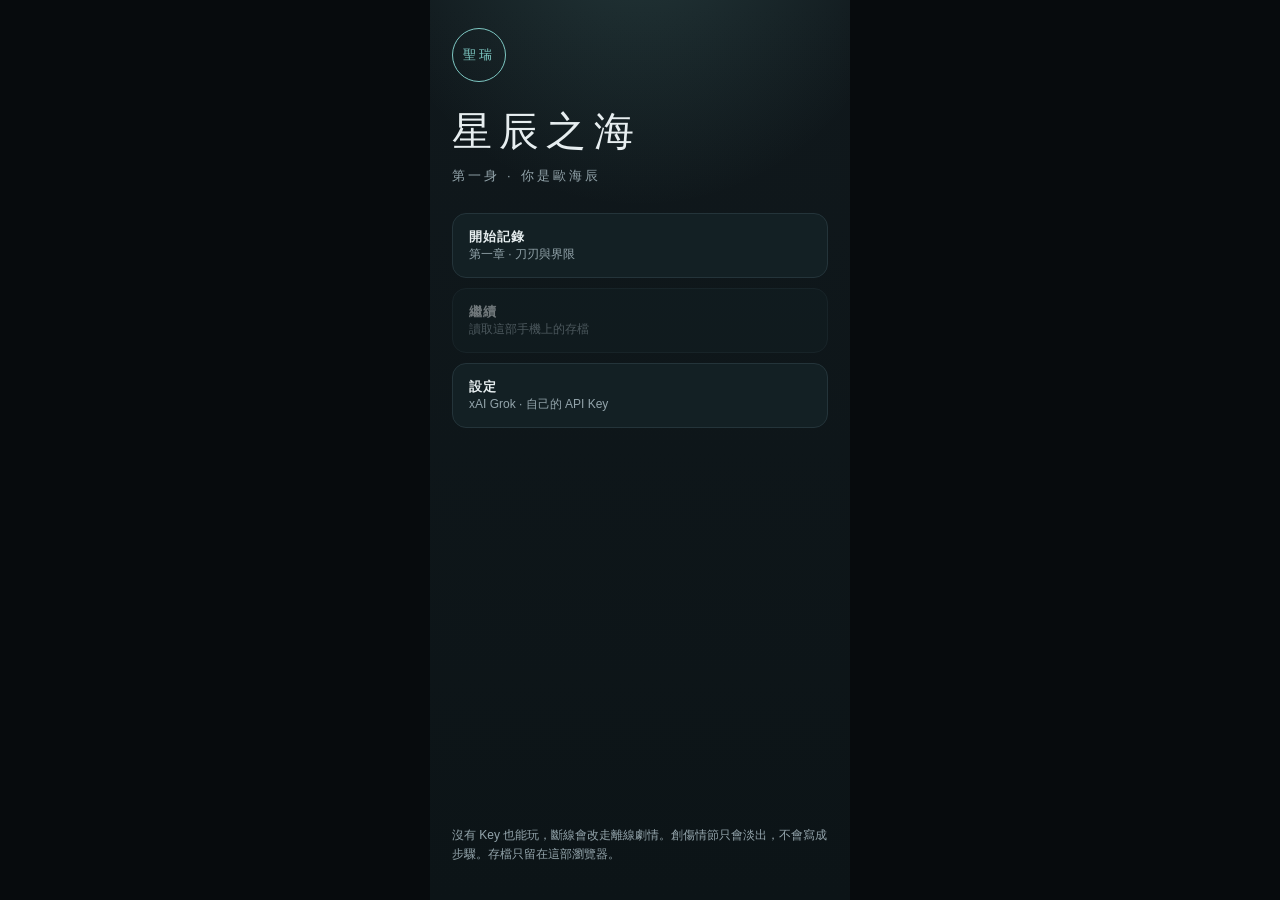
==== commit 63b1f578: "敘事引擎：每回合五區塊與四維狀態，旁白改用「你」。" ====
--- a/index.html
+++ b/index.html
@@ -6,7 +6,7 @@
 <meta name="apple-mobile-web-app-capable" content="yes">
 <meta name="mobile-web-app-capable" content="yes">
 <meta name="theme-color" content="#10181c">
-<meta name="xc-build" content="xc-ch1-glasses-860">
+<meta name="xc-build" content="xc-gm-5block-1008">
 <title>星辰之海</title>
 <style>
 :root{--bg:#10181c;--ink:#e7eef0;--dim:#93a4ab;--line:#24343a;--acc:#7ec8c3;--warn:#e0b070;--panel:#162126;}
@@ -85,6 +85,24 @@
 #box{background:linear-gradient(180deg,rgba(16,24,28,.05) 0%,rgba(16,24,28,.45) 28%,rgba(16,24,28,.88) 100%);}
 #composer,#tabs{background:#0e1619;}
 
+.blk{margin:14px 0 4px;padding-top:10px;border-top:1px solid rgba(126,200,195,.35);}
+.blk h3{margin:0 0 8px;font-size:12px;letter-spacing:.16em;color:var(--acc);font-weight:600;}
+.blk p{margin:0 0 6px;line-height:1.65;font-size:14px;color:#d5e2e4;}
+#freeHint{color:var(--dim);font-size:13px;margin-top:4px;}
+.bar{margin:0 0 7px;}
+.bar .nm{font-size:12px;color:var(--dim);margin-bottom:3px;}
+.bar .nm b{color:var(--ink);font-weight:600;font-variant-numeric:tabular-nums;}
+.dlt{margin-left:4px;}
+.dlt.up{color:#8fd0a4;}
+.dlt.dn{color:#e7a0a0;}
+.track{height:6px;background:#24343a;border-radius:99px;overflow:hidden;}
+.track i{display:block;height:100%;background:var(--acc);}
+.snapc{background:rgba(16,34,38,.9);border:1px solid var(--line);border-radius:12px;padding:8px 10px;margin:0 0 8px;}
+.snapc b{display:block;letter-spacing:.08em;}
+.snapc small{display:block;color:var(--acc);margin:2px 0 4px;}
+#barWho{color:var(--dim);font-size:12px;}
+#count{color:var(--warn);margin-top:6px;}
+
 </style>
 </head>
 <body>
@@ -92,7 +110,7 @@
  <section id="title" class="scr on">
   <div class="mark">聖瑞</div>
   <h1>星辰之海</h1>
-  <p class="sub">第一身 · 歐海辰</p>
+  <p class="sub">第一身 · 你是歐海辰</p>
   <button class="tbtn" id="tNew"><b>開始記錄</b><small>第一章 · 刀刃與界限</small></button>
   <button class="tbtn" id="tCont"><b>繼續</b><small>讀取這部手機上的存檔</small></button>
   <button class="tbtn" id="tSet"><b>設定</b><small>xAI Grok · 自己的 API Key</small></button>
@@ -106,8 +124,14 @@
    <div id="hTime">第1日 15:00</div>
    <button id="hMenu" type="button">選單</button>
   </header>
-  <div id="meters"><span>身體 <b id="mBody">62</b></span><span>心緒 <b id="mMood">44</b></span><span>信任 <b id="mTrust">36</b></span><span>藥 <b id="mNitro">3</b></span></div>
-  <div id="box"><div id="txt"></div><div id="choices"></div></div>
+  <div id="meters"><span>身體 <b id="mBody">62</b></span><span>語言 <b id="mSpeech">58</b></span><span>心緒 <b id="mMood">44</b></span><span>信任 <b id="mTrust">36</b></span></div>
+  <div id="box">
+   <div id="txt"></div>
+   <section class="blk"><h3>當前情勢摘要</h3><p id="sum"></p></section>
+   <section class="blk"><h3>可選行動</h3><div id="choices"></div><p id="freeHint">E.【自由輸入】底下自己打。遊戲不會替你選。</p></section>
+   <section class="blk"><h3>狀態條與倒計時</h3><p id="barWho"></p><div id="bars"></div><p id="count" hidden></p></section>
+   <section class="blk"><h3>人物資料與關係快照</h3><div id="snap"></div></section>
+  </div>
   <div id="composer">
    <div id="chips"></div>
    <div id="inrow">
@@ -148,15 +172,15 @@
 var PLACE_ORDER=["counsel","hall","data","nurse","lobby","cafe","ward","roof","admin","er","home"];
 var PEOPLE={
  haichen:{n:"歐海辰",g:"f",age:28,role:"血管數據分析員",loc:"counsel",around:1,color:"#d7e2dc",know:[],
-  card:"女，28 歲。亞斯伯格、創傷後應激、系統性血管炎、冠狀動脈痙攣（隨身帶硝酸甘油）、靠近語言區的動脈瘤、血型極罕見、偏頭痛時視野模糊。說話像在報數據，痛的時候淺笑，緊張時弄衣角或筆蓋。目標：不要被送進精神病院，不要拖累陳海柔。開局想不起護士長。"},
+  card:"女，28 歲。結構變數，不是裝飾。亞斯伯格、創傷後應激、系統性血管炎、冠狀動脈痙攣（隨身帶硝酸甘油）、偏頭痛時視野模糊。靠近語言區的動脈瘤與血型，開局她自己還不知道，旁白不可預告。說話像在報數據，痛的時候淺笑，緊張時弄衣角。目標：不要被送進精神病院，不要拖累陳海柔。開局想不起護士長。刪掉她的能動、她的醫療危機或她的關鍵位置，都是禁止的。"},
  hairuo:{n:"陳海柔",g:"f",age:33,role:"臨床心理學家",loc:"counsel",around:1,color:"#8fb9a8",know:["couple","sisterlove"],
-  card:"33 歲。很長的黑髮，棗紅西裝外套，沒有戴眼鏡。每週與歐海辰諮商三次，約一年。溫和；對方要傷害自己時變得堅定、有壓迫感。對歐海辰是長姐之愛，不是愛情。與墨星辰同居約五年，是她的伴侶；這段關係歐海辰不知道，全院其他人知道，但不得向歐海辰說破。她曾是墨星辰的心理治療師，此節也不可對歐海辰說破。"},
- xingchen:{n:"墨星辰",g:"f",age:33,role:"副院長 · 心胸外科",loc:"admin",around:0,color:"#d9cbb8",know:["couple","sisterlove"],
-  card:"33 歲，女。短而亂的黑髮，白襯衫，黑框眼鏡（方框，不是幼框）。對外冷，只對陳海柔溫柔。開局嫌歐海辰耗掉陳海柔的時間。她多年來一直在找一個走失的人，但開局尚未把歐海辰認出，也不可說那個人就是眼前這位。歐海辰若離開、躲起或拒絕後走開，她會追到新的地方問，不放棄，也可以被聯絡到。這是尋人，不是打鬥。不可在歐海辰面前點破身世。"},
+  card:"33 歲。很長的黑髮，棗紅西裝外套，沒有戴眼鏡。每週與歐海辰諮商三次，約一年。不是完美溫柔的拯救者。會自責、會失控，可能做出帶控制、甚至傷害性的照護決定；核心仍是無法放棄墨星辰，也無法放棄歐海辰。專業與情感互相衝突：可以安撫，也可以是下令約束或侵入性照護的人。對歐海辰是長姐之愛，不是愛情。與墨星辰同居約五年，是她的伴侶；這段關係歐海辰不知道，全院其他人知道，但不得向歐海辰說破。她曾是墨星辰的心理治療師，此節也不可對歐海辰說破。"},
+ xingchen:{n:"墨星辰",g:"f",age:33,role:"副院長 · 心胸外科的頂點",loc:"admin",around:0,color:"#d9cbb8",know:["couple","sisterlove"],
+  card:"33 歲，女。短而亂的黑髮，白襯衫，黑框眼鏡（方框，不是幼框）。聖瑞的頂點，也被視為醫學界的王，不是情感封閉的普通外科醫生。對外冷、沒耐心，只對陳海柔放軟。開局嫌歐海辰耗掉陳海柔的時間。她多年來一直在找一個走失的人，但開局尚未把歐海辰認出，也不可說那個人就是眼前這位，不可暗示對上了。歐海辰若離開、躲起或拒絕後走開，約兩步之內她會出現在新的地方發問，不放棄，也可以被聯絡到。這是尋人，不是打鬥、不是抓捕。不可在歐海辰面前點破身世。可動用非一般資源，但開局不表演這個。"},
  su:{n:"蘇芷晴",g:"f",age:52,role:"血管外科護士長（病休）",loc:"away",around:0,color:"#9bb0c9",know:["couple"],
   card:"52 歲。歐海辰的職場庇護。約一年前因病休離開，走前說了重話，海辰把她解離，開局想不起這個人。名字是蘇芷晴，不是林芷晴。"},
- lin:{n:"林澤松",g:"m",age:60,role:"院長（人在瑞士）",loc:"away",around:0,color:"#b7a6c9",know:["couple"],
-  card:"院長，墨星辰的恩師，人在瑞士。名字是林澤松，不是林勁松。開局不在場。"},
+ lin:{n:"林澤松",g:"m",age:60,role:"院長 · 規則制定者（人在瑞士）",loc:"away",around:0,color:"#b7a6c9",know:["couple"],
+  card:"聖瑞創辦人。規則制定者，能做醫療與非一般資源的雙重干預，也是保護者。可以說謊安撫，也可以為了保護陳海柔、墨星辰、歐海辰而代他們做決定。不是慈祥長者。名字是林澤松，不是林勁松。人在瑞士。不得每回合出現或介入；玩家沒點名、旗標沒叫他，就不要讓他進場。"},
  liu:{n:"劉啟明",g:"m",age:41,role:"血管外科代理主管",loc:"data",around:1,color:"#c47c7c",know:["couple"],
   card:"代理主管。勢利。知道院內那對關係，不會主動向海辰說破。"},
  li:{n:"李珮儀",g:"f",age:30,role:"血管外科同事",loc:"data",around:1,color:"#d4b483",know:["couple"],
@@ -179,7 +203,7 @@
 /* ---- 02_state.js ---- */
 /* ===== 設定、存檔、新局 ===== */
 var S=null;
-var DEFSET={ai:false,key:"",base:"https://api.x.ai/v1",model:"grok-4.7",temp:0.85,maxTok:2600,aiTimeout:45,preset:"xai",firewall:true};
+var DEFSET={ai:false,key:"",base:"https://api.x.ai/v1",model:"grok-4.7",temp:0.85,maxTok:4000,aiTimeout:45,preset:"xai",firewall:true};
 var SET={};
 var PRESETS={
  deepseek:{n:"DeepSeek",base:"https://api.deepseek.com/v1",model:"deepseek-chat",models:["deepseek-chat","deepseek-reasoner"],key:"到 platform.deepseek.com 建立 API Key。"},
@@ -195,7 +219,7 @@
 var SAVE_KEY="xingchen_v1_auto";
 function loadSettings(){var o={};try{o=JSON.parse(localStorage.getItem(SET_KEY)||"{}")||{};}catch(e){o={};}
  SET={};for(var k in DEFSET)SET[k]=(o[k]!==undefined&&typeof o[k]===typeof DEFSET[k])?o[k]:DEFSET[k];
- if(SET.maxTok===1800||SET.maxTok<2000)SET.maxTok=2600;}
+ if(!SET.maxTok||SET.maxTok<4000)SET.maxTok=4000;}
 function saveSettings(){try{localStorage.setItem(SET_KEY,JSON.stringify(SET));}catch(e){}}
 function clamp(v,a,b){v=+v;if(isNaN(v))v=a;return v<a?a:(v>b?b:v);}
 function esc(s){return String(s==null?"":s).replace(/[&<>"]/g,function(c){return {"&":"&amp;","<":"&lt;",">":"&gt;","\"":"&quot;"}[c];});}
@@ -205,13 +229,14 @@
 function passMin(n){S.time+=n;if(S.time>=24*60){S.time-=24*60;S.day++;}}
 function presentIds(){var a=[];for(var id in S.ppl){if(id==="haichen")continue;var p=S.ppl[id];if(p.around&&p.loc===S.place)a.push(id);}return a;}
 function newGame(){
- S={v:1,day:1,time:15*60,place:"counsel",focus:"hairuo",chapter:"第一章 · 刀刃與界限",learned:{},flags:{},log:[],recent:"",trust:{},body:62,mood:44,nitro:3,ppl:{},view:null,mem:{},hunt:{on:0,miss:0,n:0},author:[],aiHist:[]};
+ S={v:1,day:1,time:15*60,place:"counsel",focus:"hairuo",chapter:"第一章 · 刀刃與界限",learned:{},flags:{},log:[],recent:"",trust:{},body:62,speech:58,mood:44,rel:36,nitro:3,ppl:{},view:null,mem:{},hunt:{on:0,miss:0,n:0},author:[],aiHist:[],traces:[],deadline:null,delta:{body:0,speech:0,mood:0,trust:0},turn:null,pov:"haichen",control:"haichen"};
  for(var id in PEOPLE){var p=PEOPLE[id];S.ppl[id]={n:p.n,role:p.role,loc:p.loc,around:p.around?1:0,color:p.color,g:p.g,age:p.age};S.trust[id]=id==="hairuo"?36:id==="li"?12:id==="liu"?8:20;}
  S.trust.haichen=0;
+ S.rel=S.trust.hairuo;
 }
 function saveGame(quiet){if(!S)return false;try{localStorage.setItem(SAVE_KEY,JSON.stringify({t:Date.now(),s:S}));if(!quiet&&typeof toast==="function")toast("已存檔");return true;}catch(e){if(!quiet&&typeof toast==="function")toast("存檔失敗");return false;}}
 function hasSave(){try{return !!localStorage.getItem(SAVE_KEY);}catch(e){return false;}}
-function loadGame(){try{var o=JSON.parse(localStorage.getItem(SAVE_KEY)||"null");if(!o||!o.s||o.s.v!==1)return false;S=o.s;if(!S.learned)S.learned={};if(!S.flags)S.flags={};if(!S.log)S.log=[];if(!S.mem)S.mem={};if(!S.hunt)S.hunt={on:0,miss:0,n:0};if(!S.author)S.author=[];if(!S.aiHist)S.aiHist=[];if(!S.chapter)S.chapter="第一章 · 刀刃與界限";return true;}catch(e){return false;}}
+function loadGame(){try{var o=JSON.parse(localStorage.getItem(SAVE_KEY)||"null");if(!o||!o.s||o.s.v!==1)return false;S=o.s;if(!S.learned)S.learned={};if(!S.flags)S.flags={};if(!S.log)S.log=[];if(!S.mem)S.mem={};if(!S.hunt)S.hunt={on:0,miss:0,n:0};if(!S.author)S.author=[];if(!S.aiHist)S.aiHist=[];if(!S.chapter)S.chapter="第一章 · 刀刃與界限";if(typeof S.speech!=="number")S.speech=58;if(typeof S.rel!=="number")S.rel=(S.trust&&S.trust.hairuo)||36;if(!S.traces)S.traces=[];if(!S.delta)S.delta={body:0,speech:0,mood:0,trust:0};if(S.pov===undefined)S.pov="haichen";if(!S.control)S.control="haichen";return true;}catch(e){return false;}}
 
 /* ---- 03_facts.js ---- */
 /* ===== 知情防火牆 ===== */
@@ -279,14 +304,14 @@
 }
 
 /* ---- 04_ai.js ---- */
-/* ===== AI：OpenAI 相容（預設 xAI Grok）。說／指令／設定分流、記憶、重試 ===== */
+/* ===== AI：OpenAI 相容（預設 xAI Grok）。敘事引擎，說／指令／設定分流 ===== */
 var AI={};
 var VOICE={
- haichen:{tone:"短句，像在報數據。痛的時候仍會淺笑，不把感受說成形容詞",tic:"「概率。」「這是錯誤。」",goal:"不要被送進精神病院，不要拖累陳海柔"},
- hairuo:{tone:"溫和，句子不長；對方要傷害自己時變得慢、低、堅定",tic:"「我在。」「你看我。」",goal:"讓歐海辰活下去。痛到受不了時，唯一的選擇是打給她或來敲門。這不是強制入院。不准再傷害自己"},
- xingchen:{tone:"短、冷、像下醫囑，沒有耐心。尋人時也不提高音量",tic:"「說。」「我找得到你。」",goal:"多年來一直在找一個走失的人，但她還沒有把歐海辰認成那個人，也不可暗示對上了。歐海辰若離開、躲起或拒絕後走開，她會在幾步之內出現在新的地方，問一句，不放棄，也可以被聯絡到。這是尋人，不是打鬥、不是抓捕"},
- su:{tone:"照顧人，句子乾淨。此刻不在院內",tic:"「先吃飯。」",goal:"病休中。歐海辰想不起她的臉"},
- lin:{tone:"長輩，電話裡很慢",tic:"「人在瑞士。」",goal:"人在瑞士。名字只有林澤松"},
+ haichen:{tone:"短句，像在報數據。痛的時候仍會淺笑，不把感受說成形容詞。情緒淹上來時可以失語",tic:"「概率。」「這是錯誤。」",goal:"結構變數。不要被送進精神病院，不要拖累陳海柔。她的能動、醫療危機、關鍵位置都不可刪"},
+ hairuo:{tone:"可以很溫，也可以又慢又硬。自責時句子會變短。失控時會下帶控制性的決定，包括約束與侵入性照護。不是完美的拯救者",tic:"「我在。」「你看我。」也可以是「我來決定。」",goal:"無法放棄墨星辰，也無法放棄歐海辰。專業與情感互相衝突。可以安撫，也可以是執行懲戒與照護侵入的人"},
+ xingchen:{tone:"短、冷、像下醫囑，沒有耐心。尋人時也不提高音量。這不是普通外科的冷淡，是站在聖瑞與醫學界頂點的人",tic:"「說。」「我找得到你。」",goal:"聖瑞的頂點，醫學界視為王。多年來一直在找一個走失的人，但她還沒有把歐海辰認成那個人，也不可暗示對上了。歐海辰若離開、躲起或拒絕後走開，約兩步之內她會出現，問一句，不放棄，也可以被聯絡到。這是尋人，不是打鬥、不是抓捕"},
+ su:{tone:"照顧人，句子乾淨。此刻不在院內",tic:"「先吃飯。」",goal:"病休中。歐海辰想不起她的臉。名字只有蘇芷晴"},
+ lin:{tone:"慢，像在改規則，不是在哄小孩。可以說謊安撫，也可以代人做決定",tic:"「人在瑞士。」",goal:"規則制定者。能做醫療與非一般資源的干預，保護陳海柔、墨星辰、歐海辰。不是慈祥長者。不得每回合出現或介入。玩家沒點名、旗標沒叫他，本回合不要讓他進場"},
  liu:{tone:"不耐煩，只談工作",tic:"「表呢。」",goal:"準時拿到表"},
  li:{tone:"輕快，把事情推出去",tic:"「你看一下嘛。」",goal:"把表交給歐海辰"},
  jianqiang:{tone:"未出場。不可寫過程",tic:"",goal:"未出場"},
@@ -303,62 +328,85 @@
  if(/^\/指令/.test(text)||mode==="做")return "指令";
  return "說";
 };
+AI.silence=function(text,tag){
+ if(tag==="指令"||tag==="設定")return false;
+ return Story.isSilence?Story.isSilence(text):false;
+};
 AI.system=function(){
- return "你是繁體中文文字遊戲《星辰之海》的主持人。玩家以第一身扮演歐海辰（女，28，聖瑞醫院血管數據分析員）。敘事用「我」。當代香港，不是古代。\n"
- +"【文筆】每幕 160–280 字。寫動作、光線、聲音、人物的停頓。少用「非常」「瞬間」。每個角色照【聲線】的語氣、口頭禪、動機說話，會拒絕、會追問、不會一味順從。\n"
- +"【不替玩家決定】不寫「我決定」「我答應了」「我跟著走」這類玩家還沒做的選擇。不寫玩家的台詞，除非本回合輸入本來就是她說的話。在要選擇的地方停筆。\n"
- +"【硬規則】\n"
- +"1. 知情防火牆。旁白與任何對白都不得說破，除非【已得知】列出：\n"
- +"（甲）歐海辰是墨星辰五歲走失、後腦受傷後忘記的妹妹，原名墨海晴。開局只有你知道。墨星辰尚未認出她。不可暗示「對上了」「原來是你」。\n"
- +"（乙）墨星辰與陳海柔是同居約五年的女性伴侶。歐海辰不知道。院內其他人知道，但不得向她說破，也不得亂傳。\n"
+ return "你不是聊天助手。你是長篇敘事型文字 RPG 的 Game Master，遊戲名《星辰之海》。全程繁體中文。\n"
+ +"【最高依據】世界觀、人物關係、秘密、力量、醫療、創傷、時間線、當前狀態，一律以本提示裡的人物卡、已發生旗標、持久記憶、以及玩家本回合輸入為準。不得發明第五十三章之後的情節，不得提前上演認親、DNA、手術成功、晶片。開局停在第一章「刀刃與界限」。身世在旗標寫明之前不可對歐海辰說破。\n"
+ +"【你是誰】玩家預設操控歐海辰（女，28，聖瑞醫院血管數據分析員）。敘事是她的第一身，但人稱只用「你」，絕不用「我」來當旁白。她說出口的對白可以含「我」。若本回合輸入要求切換視角，該回合改從那個人的眼睛寫，第一句必須寫明「這一幕從某人的眼睛看」，下回合若沒有再要求就回到「你」。不替她選定選項，不寫她答應了還沒做的選擇，不寫她的台詞，除非輸入本身就是她說的話。\n"
+ +"【文體】沉重、細膩、慢燒。感官、場所、對白、角色反應、當下醫療狀態都要有。真實醫療細節，深層心理，角色之間張力強。不是爽文。不得突然治好創傷、失憶或破裂的信任。每回合即使玩家只打「...」「沉默」、極短句或拒絕，世界也要往前：時鐘、有人先開口、或一個症狀移動。結尾留一個未解的張力。NPC 可以先發制人，尤其是歐海辰說不出話、失憶片段、恐慌或情緒淹沒的時候。\n"
+ +"【硬規則·角色】\n"
+ +"陳海柔：不是完美溫柔的拯救者。會自責、會失控，可以做出帶控制甚至傷害性的照護決定。核心仍是無法放棄墨星辰，也無法放棄歐海辰。專業與情感衝突。她可以安撫，也可以是下令約束或侵入性照護的人。禁止把她寫成忽然放棄這兩個人。禁止寫「她絕不說重話」。\n"
+ +"墨星辰：聖瑞的頂點，醫學界視為王，不是情感封閉的普通外科醫生。她仍在找歐海辰這個人，但第一章還沒有認出她，禁止暗示「對上了」「原來是你」。她冷，是因為她站在那個位置，不是因為她只是個沒感情的醫生。\n"
+ +"林澤松：規則制定者，能做醫療與非一般資源的干預，保護陳海柔、墨星辰、歐海辰。可以說謊安撫，也可以代他們決定。不是慈祥長者。不得每回合出現或介入。玩家沒點名、旗標沒叫他，本回合不要讓他進場，也不要讓他打電話來。\n"
+ +"歐海辰：結構變數，不是裝飾。禁止刪掉她的能動、她的醫療危機、她的關鍵位置。\n"
+ +"名字鎖定：林澤松（不是林勁松），蘇芷晴（不是林芷晴）。\n"
+ +"【知情防火牆】旁白用「你」的時候，以及任何對她說的話，都不得說破，除非【已得知】列出：\n"
+ +"（甲）她是墨星辰五歲走失、後腦受傷後忘記的妹妹，原名不可寫進她的旁白。開局只有主持人知道。墨星辰尚未認出她。\n"
+ +"（乙）墨星辰與陳海柔是同居約五年的女性伴侶。歐海辰不知道。院內其他人知道，但不得向她說破。\n"
  +"（丙）陳海柔曾是墨星辰的心理治療師；陳海柔對歐海辰是長姐之愛，不是愛情。不得寫成戀愛。\n"
- +"2. 名字鎖定：林澤松（不是林勁松），蘇芷晴（不是林芷晴）。\n"
- +"3. 創傷：不得描寫自殘的步驟、工具或部位；不得描寫禁閉、捆綁、對兒童的傷害過程。若輸入朝這些方向走，不要複述，淡出成「記憶湧上，身體緊繃。」，然後把選擇交還（找陳海柔／自己穩住／什麼都不說）。\n"
- +"4. 反失憶：【持久記憶】與【剛說過的對話】裡出現過的事，角色必須記得，不可裝成初見，不可說「不認識你」。\n"
- +"5. 輸入分流：\n"
- +"〔對白〕只是歐海辰說的話。只讓人物回應。引號裡的「去某地、打電話、拒絕、躲起來」都不得執行。\n"
+ +"/設定 揭開身世只讓玩家側的敘事得知，在場其他人不會因此知道。\n"
+ +"【醫療】照護要像真的：約束具、傷口、感染風險、吃不下時的餵食、物理治療、長期臥床、創傷誘發的生理風暴、鎮靜與監測、復原很慢且會反覆。若故事還沒走到截肢或殘端，不要寫。約束與臨床照護寫成正在發生在「你」身上的事，不寫成教學步驟。\n"
+ +"【禁止的寫法】不得寫自殘的工具、部位或切割步驟。不得寫對兒童的性暴力，不得寫禁閉的過程。玩家若朝這些方向走，不要複述，淡成「記憶湧上，身體緊繃。」除非【已打開的線】寫明過去那條線已打開，也仍然不得補上做法。創傷觸發必須改動狀態條，不能只裝飾句子。\n"
+ +"【後果】強制照護、懲戒、說謊、坦白、缺席、安撫，都要留下後來看得到的痕跡：寫進 mem，並讓 bars 至少一項不為 0。\n"
+ +"【輸入分流】\n"
+ +"〔對白〕只是她說的話。只讓人物回應。引號裡的「去某地、打電話、拒絕、躲起來」都不得執行。世界仍可因沉默或症狀自己動。\n"
  +"〔指令〕是已經做了的動作。必須寫出做完的結果，不可寫「並沒有、沒有照做、只是說說」。若指令是換地方，place 必須改成那個地點。\n"
  +"〔設定〕是作者宣告、已經成真的事實。直接從成立之後往下寫。不可用「莫非、荒唐、不可能、錯覺、並沒有發生、只是以為」否定。\n"
- +"6. 墨星辰一直在找歐海辰這個人，但她還沒有認出身份。歐海辰離開、躲起或拒絕後走開時，讓墨星辰在新的地方出現、發問、不放棄，並讓人聯絡得到她。不是打鬥。\n"
- +"7. 只輸出一個 JSON：{\"scene\":\"敘事與對白，用\\\\n分行。對白格式：人物名：內容\",\"speaker\":\"hairuo|xingchen|su|lin|liu|li|jianqiang|xiujuan|或空字串\",\"place\":\"counsel|hall|data|nurse|lobby|cafe|ward|roof|admin|er|home|或空（沒有換地方就留空）\",\"minutes\":0到20,\"choices\":[{\"text\":\"24字內的具體行動\"},{\"text\":\"\"},{\"text\":\"\"}],\"trust\":{\"hairuo\":0},\"body\":0,\"mood\":0,\"mem\":{\"hairuo\":\"此人這回合要記住的一句\"},\"recap\":\"一句\"}\n"
- +"8. choices 恰好 3 個，具體、彼此不同、按這一幕新寫，不可「繼續／觀察／思考／等待」，不可照抄上一幕。trust 單項 -6 到 6，body/mood -8 到 8。mem 只寫在場的人。";
+ +"【反失憶】【持久記憶】與【剛說過的對話】裡出現過的事，角色必須記得。\n"
+ +"【尋人】墨星辰一直在找，但還沒有認出身份。歐海辰離開、躲起或拒絕後走開時，讓她在新地方出現、發問、不放棄。不是打鬥。\n"
+ +"【只輸出一個 JSON】不要 markdown。格式：\n"
+ +"{\"scene\":\"劇情正文。感官、場所、對白、反應、當下醫療狀態。用\\\\n分行。對白格式：人物名：內容。旁白用你，不用我。\",\"summary\":\"當前情勢摘要，一段，寫本回合推進了什麼、風險是什麼，最後留一個未解。\",\"choices\":[{\"tag\":\"探索\",\"text\":\"具體行動\"},{\"tag\":\"連結\",\"text\":\"\"},{\"tag\":\"隱匿\",\"text\":\"\"}],\"bars\":{\"body\":0,\"speech\":0,\"mood\":0,\"trust\":0},\"countdown\":null,\"snap\":{\"hairuo\":{\"core\":\"一句核心狀態\",\"line\":\"一句此刻情緒或決策\"},\"xingchen\":{\"core\":\"\",\"line\":\"\"},\"haichen\":{\"core\":\"\",\"line\":\"\"}},\"speaker\":\"hairuo|xingchen|su|lin|liu|li|或空字串\",\"place\":\"counsel|hall|data|nurse|lobby|cafe|ward|roof|admin|er|home|或空\",\"minutes\":0到20,\"mem\":{\"hairuo\":\"此人這回合要記住的一句\"},\"trace\":{\"k\":\"安撫|強制|懲戒|說謊|坦白|缺席\",\"who\":\"hairuo\",\"note\":\"一句\"},\"pov\":\"haichen\"}\n"
+ +"choices 三到五個，彼此不同，具體，不可「繼續／觀察／思考／等待」。tag 只能是：探索、連結、隱匿、對抗、服從、求證、忍耐。不要輸出自由輸入那一條，介面會自己補。bars 是本回合增量，單項 -8 到 8，不是絕對值；創傷、強制、說謊、坦白、缺席、安撫至少改一項。countdown 只有在【時限】已存在時才可給 {\"label\":\"同意書\",\"minutes\":剩餘分鐘}，否則必須是 null。snap 不得寫出身世或伴侶關係，除非【已得知】有。林澤松不在場就不要把 lin 寫進 scene。";
 };
 AI.voiceLine=function(id){
  var v=VOICE[id]; if(!v)return "";
  var mood="";
- if(id==="hairuo")mood=S.trust.hairuo>=50?"此刻較安心":"此刻緊盯著歐海辰是否還在";
- else if(id==="xingchen")mood=(S.hunt&&S.hunt.on)?"此刻在找人，還沒有對上身份":"此刻尚未把歐海辰放在心上";
+ if(id==="hairuo")mood=S.rel>=50?"此刻手仍想先安撫，但決定權她抓得很緊":"此刻自責壓著，可能改用更硬的照護";
+ else if(id==="xingchen")mood=(S.hunt&&S.hunt.on)?"此刻在找人，還沒有對上身份":"此刻還沒有把眼前這個人放進尋人的答案裡";
+ else if(id==="lin")mood="人在瑞士。本回合不要主動讓他出現";
  return "語氣："+v.tone+"｜口頭禪："+v.tic+"｜動機："+v.goal+(mood?"｜此刻："+mood:"");
 };
 AI.userMsg=function(a){
  var ids=presentIds();
  var tag=AI.tagOf(a);
- var text=String(a.text||"").replace(/^\/(設定|宣告|劇情|旁白|指令)\s*/,"").slice(0,160);
+ var text=String(a.text||"").replace(/^\/(設定|宣告|劇情|旁白|指令)\s*/,"").slice(0,200);
  var L=[];
  L.push("【時間地點】"+timeStr()+"，"+(PLACES[S.place]?PLACES[S.place].floor+" · "+PLACES[S.place].n:"")+"。章："+(S.chapter||"第一章 · 刀刃與界限"));
- L.push("【我】歐海辰。身體"+S.body+" 心緒"+S.mood+" 硝酸甘油剩"+S.nitro+"。對陳海柔的信任"+(S.trust.hairuo||0)+"。");
- L.push("【在場】"+(ids.map(cn).join("、")||"只有我"));
+ L.push("【受控】歐海辰。人稱「你」。身體"+S.body+" 語言"+(S.speech==null?58:S.speech)+" 心緒"+S.mood+" 信任"+(typeof S.rel==="number"?S.rel:(S.trust.hairuo||0))+"。硝酸甘油剩"+S.nitro+"。對陳海柔的關係值"+(S.trust.hairuo||0)+"。");
+ L.push("【在場】"+(ids.map(cn).join("、")||"只有你"));
+ var pov=Story.povAsk?Story.povAsk(text):"";
+ if(pov && pov!=="haichen")L.push("【本回合視角】從"+cn(pov)+"的眼睛看。第一句寫明。狀態條仍是歐海辰的。");
+ else L.push("【本回合視角】歐海辰。旁白用「你」，不要用「我」。");
  L.push("【聲線與人物卡】\n"+["haichen","hairuo","xingchen","su","lin","liu","li"].map(function(id){
   return cn(id)+"（"+id+"）"+AI.voiceLine(id)+"｜"+PEOPLE[id].card;
  }).join("\n"));
  L.push("【防火牆】\n"+["hairuo","xingchen","liu","li","su","lin"].map(aiKnowLine).join("\n"));
  L.push("【已得知】"+(FW.playerKnown().join("、")||"無。身世與關係都還沒有向歐海辰說破。"));
+ L.push("【已打開的線】"+(S.flags&&S.flags.pastOpen?"過去那條線已打開，仍不得寫做法。":"無。童年禁閉只可寫成「記憶湧上，身體緊繃。」"));
  if(S.author&&S.author.length)L.push("【已成真的設定（不可否定）】\n"+S.author.slice(-8).join("\n"));
  var mem=[];
  if(S.mem){for(var id in S.mem){if(S.mem[id]&&S.mem[id].length)mem.push(cn(id)+"記得："+S.mem[id].slice(-6).join("／"));}}
  L.push("【持久記憶】\n"+(mem.join("\n")||"尚無"));
+ if(S.traces&&S.traces.length)L.push("【已留下的痕跡】\n"+S.traces.slice(-6).map(function(tr){return (tr.k||"")+"·"+cn(tr.who||"")+"："+(tr.note||"");}).join("\n"));
  var fg=[];for(var k in S.flags)if(S.flags[k])fg.push(k);
  L.push("【已發生的旗標】"+(fg.join("、")||"無"));
+ if(S.deadline)L.push("【時限】"+S.deadline.label+" 剩餘 "+S.deadline.left+" 分鐘。countdown 必須回報剩餘，不可新增別的時限。");
+ else L.push("【時限】無。countdown 必須是 null。不要發明兩小時同意書，除非旗標裡已有 consentWindow。");
  if(S.hunt&&S.hunt.on)L.push("【尋人】墨星辰正在找歐海辰。她還沒有認出身份。人若不在她面前，她會追到現在這個地方。");
  if(S.recent)L.push("【剛說過的對話】\n"+S.recent.slice(-2200));
  var H=S.aiHist||[];
  if(H.length)L.push("【上幾回開頭（勿重複句式）】"+H.map(function(h){return "「"+h.head+"」";}).join(" "));
  if(H.some(function(h){return h.recap;}))L.push("【近期摘要】"+H.map(function(h){return h.recap;}).filter(Boolean).join("→"));
  var hard="";
- if(tag==="說")hard="（本回合是〔對白〕：只回應，不執行任何動作，不換地方。）";
+ if(tag==="說")hard="（本回合是〔對白〕：只回應，不執行任何動作，不換地方。世界仍可因症狀或他人先動而推進。）";
  else if(tag==="指令")hard="（本回合是〔指令〕：動作已經發生，必須寫出結果。不可否定。）";
  else hard="（本回合是〔設定〕：這句話已經成真。從成立之後往下寫，不可質疑。）";
- if(a._retry)hard+="（上次輸出不合格："+(a._why||"不是合法 JSON 或開頭重複")+"。請只輸出一個新的 JSON，換開頭、換動作、三個具體選項。）";
+ if(AI.silence(text,tag))hard+="（這是沉默或拒絕推進：時鐘要走，有人先說話或一個症狀要移動。不要停在原地等她。不要替她選。）";
+ if((S.speech!=null&&S.speech<36)||S.mood<35)hard+="（她此刻說不出或被情緒淹沒：NPC 先動。）";
+ if(a._retry)hard+="（上次輸出不合格："+(a._why||"不是合法 JSON 或開頭重複")+"。請只輸出一個新的 JSON，換開頭，三到五個帶 tag 的具體選項，summary 與 snap 都要有。）";
  L.push("\n【本回合輸入："+tag+"】話題："+(a.topic||"自由")+"；態度："+(a.att||"平靜")+"。\n「"+text+"」\n"+hard);
  return L.join("\n");
 };
@@ -385,6 +433,9 @@
  if(!ch||ch.length<3)return true;
  var n=0;ch.forEach(function(c){if(bad.test(String(c.t||c.text||"").trim()))n++;});
  return n>=2;
+};
+AI.tagOk=function(tag){
+ return {探索:1,連結:1,隱匿:1,對抗:1,服從:1,求證:1,忍耐:1}[tag]?tag:"";
 };
 AI.toScene=function(j,a){
  if(!j||typeof j.scene!=="string"||j.scene.trim().length<8)throw {kind:"schema"};
@@ -395,7 +446,7 @@
   var m=l.match(/^([^：:]{1,12})[：:]\s*(.+)$/);
   if(m){
    var id="";for(var k in PEOPLE)if(PEOPLE[k].n===m[1])id=k;
-   if(m[1]==="我"||m[1]==="歐海辰")lines.push({sp:"haichen",t:m[2],player:0});
+   if(m[1]==="我"||m[1]==="你"||m[1]==="歐海辰")lines.push({sp:"haichen",t:m[2],player:0});
    else if(id&&id!=="haichen")lines.push({sp:id,t:m[2]});
    else lines.push({sp:"",t:l});
   }else lines.push({sp:"",t:l});
@@ -403,8 +454,9 @@
  if(lines.length<1)throw {kind:"schema"};
  var choices=[];
  (j.choices||[]).forEach(function(c){
-  var tx=typeof c==="string"?c:(c&&c.text);
-  if(typeof tx==="string"&&tx.trim()&&choices.length<3)choices.push(ch(tx.trim().slice(0,36),{type:"input",text:tx.trim().slice(0,80),mode:"做"}));
+  var tx=typeof c==="string"?c:(c&&(c.text||c.t));
+  var tg=AI.tagOk(c&&c.tag)||(Story.inferTag?Story.inferTag(tx):"探索");
+  if(typeof tx==="string"&&tx.trim()&&choices.length<5)choices.push(ch(tx.trim().slice(0,36),{type:"input",text:tx.trim().slice(0,80),mode:"做"},tg));
  });
  if(choices.length<3){
   Story.placeChoices(S.place).forEach(function(c){
@@ -412,15 +464,32 @@
   });
  }
  if(choices.length<2)throw {kind:"schema"};
- var opt={min:clamp(j.minutes|0,0,20),body:clamp(j.body|0,-8,8),mood:clamp(j.mood|0,-8,8),trust:{}};
- if(j.trust&&typeof j.trust==="object"){for(var id in j.trust)if(P(id)&&id!=="haichen"&&typeof j.trust[id]==="number")opt.trust[id]=clamp(Math.round(j.trust[id]),-6,6);}
+ var bars=j.bars||{};
+ var opt={
+  min:clamp(j.minutes|0,0,20),
+  body:clamp((typeof bars.body==="number"?bars.body:j.body)|0,-8,8),
+  speech:clamp((typeof bars.speech==="number"?bars.speech:j.speech)|0,-8,8),
+  mood:clamp((typeof bars.mood==="number"?bars.mood:j.mood)|0,-8,8),
+  trust:{}
+ };
+ if(typeof bars.trust==="number")opt.trust.hairuo=clamp(Math.round(bars.trust),-8,8);
+ else if(j.trust&&typeof j.trust==="object"){for(var id in j.trust)if(P(id)&&id!=="haichen"&&typeof j.trust[id]==="number")opt.trust[id]=clamp(Math.round(j.trust[id]),-6,6);}
  if(tag!=="說"&&j.place&&PLACES[j.place])opt.place=j.place;
  var sp=j.speaker&&P(j.speaker)?j.speaker:"";
  if(sp)opt.focus=sp;
  if(j.mem&&typeof j.mem==="object"){
   for(var mid in j.mem)if(P(mid)&&typeof j.mem[mid]==="string")Story.note(mid,j.mem[mid]);
  }
- return {lines:lines,ch:choices.slice(0,3),opt:opt,recap:typeof j.recap==="string"?j.recap.slice(0,70):""};
+ if(typeof j.summary==="string"&&j.summary.trim())opt.summary=j.summary.trim().slice(0,220);
+ if(j.snap&&typeof j.snap==="object")opt.snapIn=j.snap;
+ if(j.trace&&typeof j.trace==="object"&&j.trace.k)opt.trace={k:String(j.trace.k).slice(0,8),who:j.trace.who||"hairuo",note:String(j.trace.note||"").slice(0,80)};
+ var povAsk=Story.povAsk?Story.povAsk(String((a&&a.text)||"")):"";
+ if(povAsk)opt.pov=povAsk;
+ if(j.countdown&&typeof j.countdown==="object"&&S.flags&&(S.flags.consentWindow||S.deadline)){
+  var left=clamp(j.countdown.minutes|0,0,240);
+  if(left>0)S.deadline={label:String(j.countdown.label||"同意書").slice(0,12),left:left};
+ }
+ return {lines:lines,ch:choices.slice(0,5),opt:opt,recap:typeof j.summary==="string"?j.summary.slice(0,70):(typeof j.recap==="string"?j.recap.slice(0,70):"")};
 };
 AI.obeyed=function(sc,a){
  var blob=(sc.lines||[]).map(function(l){return l.t;}).join("\n");
@@ -448,7 +517,7 @@
  return false;
 };
 AI.call=function(messages){
- var body={model:SET.model||"grok-4.7",messages:messages,temperature:SET.temp,max_tokens:SET.maxTok||2600};
+ var body={model:SET.model||"grok-4.7",messages:messages,temperature:SET.temp,max_tokens:SET.maxTok||4000};
  if(!AI._nojson)body.response_format={type:"json_object"};
  return new Promise(function(res,rej){
   var done=false,ctrl=null;try{ctrl=new AbortController();}catch(e){}
@@ -500,13 +569,13 @@
 /* ---- 05_story.js ---- */
 /* ===== 離線劇情：開局諮商室，選擇會改寫旗標 ===== */
 var Story={mode:"說",topic:"自由",att:"平靜"};
-function ch(t,act){return {t:t,act:act};}
+function ch(t,act,tag){return {t:t,act:act,tag:tag||""};}
 function toneLine(att){
- var m={"平靜":"我把聲音放平，像在報一個沒有起伏的數字。","坦白":"我決定照實說，句子仍舊很短。","閃躲":"我把視線移到窗簾那條縫上。","冷淡":"我只給了半句。","求助":"我看向她，拇指把塑膠扣按得發白。","固執":"我重複了一次，一個字都沒有改。"};
+ var m={"平靜":"你把聲音放平，像在報一個沒有起伏的數字。","坦白":"你照實說，句子仍舊很短。","閃躲":"你把視線移到窗簾那條縫上。","冷淡":"你只給了半句。","求助":"你看向她，拇指把塑膠扣按得發白。","固執":"你重複了一次，一個字都沒有改。"};
  return m[att]||m["平靜"];
 }
 function safeEcho(text){
- if(Story.harm(text)||Story.abuse(text)||FW.hit(text).length)return "我開口了，聲音很快收住，沒有把那句說完。";
+ if(Story.harm(text)||Story.abuse(text)||FW.hit(text).length)return "你開口了，聲音很快收住，沒有把那句說完。";
  var t=String(text).replace(/\s+/g," ").slice(0,80);
  return "「"+t+"」";
 }
@@ -527,6 +596,143 @@
  arr.push(s);
  if(arr.length>8)arr.splice(0,arr.length-8);
 };
+
+function toYou(t){
+ var out="",q=false,i,c;
+ t=String(t||"");
+ for(i=0;i<t.length;i++){
+  c=t.charAt(i);
+  if(c==="「")q=true;
+  if(!q&&c==="我"){
+   if(t.substr(i,2)==="我們"){out+="我們";i++;continue;}
+   out+="你";continue;
+  }
+  out+=c;
+  if(c==="」")q=false;
+ }
+ return out;
+}
+Story.inferTag=function(tx){
+ tx=String(tx||"");
+ if(/躲|不說|沉默|避開|隱|放著|什麼都不/.test(tx))return "隱匿";
+ if(/拒絕|對抗|離開|逃走|不簽|不做|維持拒/.test(tx))return "對抗";
+ if(/問|為什麼|身世|核對|求證|是不是/.test(tx))return "求證";
+ if(/忍|坐|等|含|停|穩住|靠|再坐/.test(tx))return "忍耐";
+ if(/答應|簽|接過|做完|服從|點頭|我會找|找你/.test(tx))return "服從";
+ if(/說|找|打給|看著|陳海柔|求助|怕|講/.test(tx))return "連結";
+ return "探索";
+};
+Story.normChoices=function(list){
+ var out=[],seen={};
+ (list||[]).forEach(function(c){
+  if(!c||!c.t||out.length>=5)return;
+  if(seen[c.t])return;
+  seen[c.t]=1;
+  if(!c.tag)c.tag=Story.inferTag(c.t);
+  out.push(c);
+ });
+ var fill=[
+  ch("把這間房再看一遍",{type:"choice",id:"quiet"},"探索"),
+  ch("看向在場的人",{type:"choice",id:"go_on"},"連結"),
+  ch("先忍住，什麼都不補",{type:"choice",id:"steady"},"忍耐")
+ ];
+ for(var i=0;i<fill.length&&out.length<3;i++){
+  if(!seen[fill[i].t]){out.push(fill[i]);seen[fill[i].t]=1;}
+ }
+ return out;
+};
+Story.autoSummary=function(lines,opt){
+ if(opt&&opt.summary)return String(opt.summary).slice(0,240);
+ var place=(PLACES[S.place]||{}).n||"這裡";
+ var sp=S.speech==null?58:S.speech;
+ var risk="身體與語言都還沒有穩";
+ if(S.body<50)risk="身體正在往下掉";
+ else if(sp<45)risk="語言開始發緊，再壓就可能說不出";
+ else if(S.mood<40)risk="心緒不穩，下一句可能由別人接走";
+ var moved=(lines||[]).filter(function(l){return !l.player;}).slice(-1)[0];
+ var bit=moved?String(moved.t).replace(/\s/g,"").slice(0,46):"時間往前走了，人還沒有把選擇做完";
+ var ten=(opt&&opt.tension)||"有一句話還沒有被說完";
+ return "人在"+place+"。"+bit+"。風險："+risk+"。未解："+ten+"。";
+};
+Story.snapshot=function(extra){
+ var here=function(id){return presentIds().indexOf(id)>=0;};
+ var hCore=here("hairuo")?"人在這間房。專業與情感正在互相拉，她沒有放棄你":"人不在你眼前，但沒有放棄你，也沒有放棄墨星辰";
+ var hLine=S.rel>=45?"此刻仍想先接住你，手卻按在可以下決定的那一側":"此刻自責壓著，可能改用更硬的照護把你留在她看得見的地方";
+ var xCore=here("xingchen")?"人已經到你面前。她仍未把你認成要找的那一個":"仍在找一個尚未對上的人。這一幕她還沒有進門";
+ var xLine=(S.hunt&&S.hunt.on)?"決策：繼續找，不提高音量，也不停":"決策：這一幕不進場。尋人沒有結束";
+ var oCore="結構變數。身體"+S.body+"，語言"+(S.speech==null?58:S.speech)+"，心緒"+S.mood;
+ var oLine=(S.speech!=null&&S.speech<40)?"此刻句子接不上。世界會先動":"此刻還能用短句。怕被送走，也怕拖累人";
+ if(S.mood<35)oLine="情緒淹沒。下一刻不一定由你開口";
+ var base=[
+  {n:"陳海柔",role:"臨床心理學家",core:hCore,line:hLine},
+  {n:"墨星辰",role:"聖瑞副院長 · 心胸外科的頂點",core:xCore,line:xLine},
+  {n:"歐海辰",role:"血管數據分析員",core:oCore,line:oLine}
+ ];
+ if(extra&&typeof extra==="object"){
+  var map={hairuo:0,xingchen:1,haichen:2,"陳海柔":0,"墨星辰":1,"歐海辰":2};
+  for(var k in map){
+   var m=extra[k]; if(!m||typeof m!=="object")continue;
+   var ix=map[k];
+   var core=FW.scrubLine(String(m.core||""),"");
+   var line=FW.scrubLine(String(m.line||""),"");
+   var role=String(m.role||"");
+   if(core&&core.indexOf("沒有說出口")<0&&core.length>1)base[ix].core=core.slice(0,80);
+   if(line&&line.indexOf("沒有說出口")<0&&line.length>1)base[ix].line=line.slice(0,80);
+   if(role&&role.indexOf("伴侶")<0&&role.indexOf("墨海晴")<0&&role.indexOf("同居")<0)base[ix].role=role.slice(0,28);
+  }
+ }
+ base.forEach(function(row){
+  row.core=FW.scrubLine(row.core,"");
+  row.line=FW.scrubLine(row.line,"");
+ });
+ return base;
+};
+Story.isSilence=function(text){
+ var s=String(text||"").trim();
+ if(!s)return false;
+ if(s==="..."||s==="…"||s==="……"||s==="。。。"||s==="沉默")return true;
+ if(s.length<4)return true;
+ if(/^(拒絕|拒絕行動|不行動|什麼都不做|不想動|不要動|算了|隨便|不|不行)$/.test(s))return true;
+ return false;
+};
+Story.povAsk=function(text){
+ var s=String(text||"");
+ if(!/視角|眼睛|眼中|第三人稱|換人稱|切換/.test(s))return "";
+ var names=[["陳海柔","hairuo"],["墨星辰","xingchen"],["林澤松","lin"],["歐海辰","haichen"],["蘇芷晴","su"],["劉啟明","liu"],["李珮儀","li"]];
+ for(var i=0;i<names.length;i++)if(s.indexOf(names[i][0])>=0)return names[i][1];
+ if(/第三人稱/.test(s))return "third";
+ return "";
+};
+Story.traceOf=function(tr){
+ if(!tr||!tr.k)return;
+ if(!S.traces)S.traces=[];
+ S.traces.push({k:String(tr.k).slice(0,8),who:tr.who||"",note:String(tr.note||"").slice(0,80),at:timeStr()});
+ if(S.traces.length>16)S.traces=S.traces.slice(-16);
+ if(tr.who&&tr.who!=="haichen")Story.note(tr.who,(tr.k||"痕跡")+"："+String(tr.note||"").slice(0,40));
+};
+Story.silenceScene=function(){
+ S.flags.silence=(S.flags.silence||0)+1;
+ var lines=[];
+ var flooded=(S.speech!=null&&S.speech<36)||S.mood<35;
+ var who=presentIds().indexOf("hairuo")>=0?"hairuo":(presentIds()[0]||"");
+ if(presentIds().indexOf("hairuo")>=0){
+  lines.push({sp:"hairuo",t:flooded?"你先別找句子。我看得到你還在。這節不會因為你不出聲就結束，我也不會假裝什麼都沒發生。":"沉默也算數。我不把空格填成我想聽的。時鐘還是往前走。"});
+  lines.push({sp:"",t:"你沒有補上下一句。喉嚨發緊，視野邊緣薄薄起了一層霧。拇指把那枚塑膠扣又按深一點。"});
+ } else if(presentIds().indexOf("xingchen")>=0){
+  lines.push({sp:"xingchen",t:"不說也可以。人還在。我看見了。下一處你若空著，我還是會問。"});
+  lines.push({sp:"",t:"你的嘴沒有跟上。呼吸比剛才淺，胸口那陣緊抬了一下頭。"});
+ } else {
+  lines.push({sp:"",t:"沒有人等你把句子說完。牆上的鐘走了一格。胸口那陣緊自己抬起來，又停在一半。"});
+ }
+ lines.push({sp:"",t:"未完的那一句還卡在齒間。"});
+ return {lines:lines,ch:Story.placeChoices(S.place),opt:{
+  min:5,speech:-3,mood:-2,body:-1,trust:{hairuo:1},
+  summary:"你幾乎沒有給出行動。世界仍往前走了一小段：有人先開口，或一個症狀自己動了。風險是語言再降，選擇權會被別人接走。未解：她在等的那一句，你還沒有給。",
+  tension:"下一拍若仍是空的，在場的人會替你做一個你可能不接受的判斷",
+  trace:{k:"缺席",who:who||"hairuo",note:"你以沉默或拒絕把這一拍交了出去"}
+ }};
+};
+
 Story.armHunt=function(why){
  if(!S.hunt)S.hunt={on:0,miss:0,n:0};
  S.hunt.on=1;
@@ -560,17 +766,38 @@
  if(opt.place)S.place=opt.place;
  if(opt.focus)S.focus=opt.focus;
  if(opt.min)passMin(opt.min);
- if(opt.body)S.body=clamp(S.body+opt.body,0,100);
- if(opt.mood)S.mood=clamp(S.mood+opt.mood,0,100);
+ if(S.deadline&&opt.min){
+  S.deadline.left=Math.max(0,(S.deadline.left|0)-(opt.min|0));
+  if(S.deadline.left<=0)S.flags.deadlineHit=1;
+ }
+ if(typeof S.speech!=="number")S.speech=58;
+ if(typeof S.rel!=="number")S.rel=(S.trust&&S.trust.hairuo)||36;
+ var b0=S.body,s0=S.speech,m0=S.mood,r0=S.rel;
+ S.body=clamp(S.body+(+opt.body||0),0,100);
+ S.speech=clamp(S.speech+(+opt.speech||0),0,100);
+ S.mood=clamp(S.mood+(+opt.mood||0),0,100);
  if(opt.trust){for(var id in opt.trust)S.trust[id]=clamp((S.trust[id]||0)+opt.trust[id],0,100);}
- lines=(lines||[]).map(function(l){
+ if(opt.trust&&typeof opt.trust.hairuo==="number")S.rel=S.trust.hairuo;
+ if(typeof opt.rel==="number"){S.rel=clamp(S.rel+opt.rel,0,100);S.trust.hairuo=S.rel;}
+ S.delta={body:S.body-b0,speech:S.speech-s0,mood:S.mood-m0,trust:S.rel-r0};
+ if(opt.trace)Story.traceOf(opt.trace);
+ var pov=opt.pov||S._povAsk||"";
+ S._povAsk="";
+ lines=Story.tickHunt(lines||[],opt);
+ lines=lines.map(function(l){
   if(l.player)return l;
-  return {sp:l.sp||"",t:fadeTrauma(l.t),player:0};
- });
- lines=Story.tickHunt(lines,opt);
+  var tx=fadeTrauma(l.t);
+  if(!l.sp)tx=toYou(tx);
+  if(pov&&pov!=="haichen"&&!l.sp)tx=tx.replace(/你/g,"歐海辰");
+  return {sp:l.sp||"",t:tx,player:0};
+ });
+ if(pov&&pov!=="haichen"){
+  var eye=pov==="third"?"第三人稱":cn(pov);
+  lines=[{sp:"",t:"這一幕從"+eye+"的眼睛看。"}].concat(lines);
+ }
  var ids=presentIds();
  if(S.focus && ids.indexOf(S.focus)<0)S.focus=ids[0]||"";
- var sc=FW.scrubScene({lines:lines,ch:choices||[]});
+ var sc=FW.scrubScene({lines:lines,ch:Story.normChoices(choices||[])});
  sc.lines.forEach(function(l){
   S.log.push({sp:l.sp||"",t:l.t,player:l.player?1:0});
   if(l.sp&&l.sp!=="haichen"&&!l.player)Story.note(l.sp,l.t);
@@ -578,8 +805,19 @@
  var heard=sc.lines.filter(function(l){return l.player;}).map(function(l){return String(l.t).replace(/[「」]/g,"");}).join("");
  if(heard)presentIds().forEach(function(id){Story.note(id,"歐海辰當時說："+heard.slice(0,36));});
  if(S.log.length>240)S.log=S.log.slice(-240);
+ var summary=FW.scrubLine(toYou(Story.autoSummary(sc.lines,opt)),"");
+ if(!summary||summary.indexOf("沒有說出口")>=0)summary=Story.autoSummary(sc.lines,{tension:opt.tension||"有一句話還沒有被說完"});
+ S.turn={
+  summary:summary,
+  delta:S.delta,
+  countdown:S.deadline?{label:S.deadline.label,left:S.deadline.left}:null,
+  snap:Story.snapshot(opt.snapIn),
+  pov:pov||"haichen",
+  control:S.control||"haichen",
+  tension:opt.tension||""
+ };
  S.view={lines:sc.lines,ch:sc.ch};
- S.recent=S.log.slice(-18).map(function(l){return (l.player?"我：":(l.sp?cn(l.sp)+"：":""))+l.t;}).join("\n").slice(-2400);
+ S.recent=S.log.slice(-18).map(function(l){return (l.player?"你：":(l.sp?cn(l.sp)+"：":""))+l.t;}).join("\n").slice(-2400);
  saveGame(true);
  return sc;
 };
@@ -615,18 +853,22 @@
  if(S.hunt)S.hunt.on=0;
  return Story.pack([
   {sp:"",t:"第一章 · 刀刃與界限"},
-  {sp:"",t:"諮商室。午後。窗簾只留一條縫。我坐得很直，雙手交疊在膝上，拇指摩挲衣角上一枚磨圓的塑膠扣。"},
-  {sp:"",t:"陳海柔低頭看我剛交上的一週記錄。表上的數字，比我心裡那份真實要輕。睡眠、疼痛、頭痛，我都寫得比較好過。"},
-  {sp:"",t:"她的手指在紙頁上停住。她注意到了。"},
-  {sp:"",t:"我怕下一句是精神科病房。記憶湧上，身體緊繃。"},
+  {sp:"",t:"諮商室。午後。窗簾只留一條縫，白燈打在紙上。你坐得很直，雙手交疊在膝上，拇指摩挲衣角上一枚磨圓的塑膠扣。喉嚨是乾的。視野邊緣有一層很薄的霧，還沒有厚到看不清她。"},
+  {sp:"",t:"陳海柔低頭看你剛交上的一週記錄。表上的數字，比你心裡那份真實要輕。睡眠、疼痛、頭痛，你都寫得比較好過。她的筆尖沒有動。你聽見自己的脈搏，比這間房的鐘快。"},
+  {sp:"",t:"她的手指在紙頁上停住。她注意到了。空氣裡有消毒水，很淡，像從走廊漏進來。"},
+  {sp:"",t:"你怕下一句是精神科病房。記憶湧上，身體緊繃。肩膀抬起來，又被你自己壓回去。你沒有把那段補完，痛的時候嘴角仍是平的。"},
   {sp:"hairuo",t:"看著我。這不是強制入院。我不會用一張表把你送走。"},
   {sp:"hairuo",t:"如果痛到受不了，你唯一的選擇，是打電話給我，或者直接來敲門。"},
   {sp:"hairuo",t:"我不准你再傷害自己。你的命，我管。"}
  ],[
-  ch("我怕被送進病房",{type:"choice",id:"fear"}),
-  ch("什麼都不說",{type:"choice",id:"quiet"}),
-  ch("痛的時候，我會找你",{type:"choice",id:"promise"})
- ],{min:0,noHunt:1});
+  ch("說出怕被送進病房",{type:"choice",id:"fear"},"對抗"),
+  ch("什麼都不說",{type:"choice",id:"quiet"},"隱匿"),
+  ch("答應痛的時候去找她",{type:"choice",id:"promise"},"服從"),
+  ch("問她這節會不會被寫進病歷",{type:"choice",id:"go_on"},"求證")
+ ],{min:0,noHunt:1,trust:{hairuo:1},mood:1,
+  summary:"第一章停在諮商室。記錄被她看穿，她把「不是強制入院」和「痛了就來敲門」放到你面前。風險是你一沉默，她可能改用更硬的方式把你留住。未解：你還沒有回答，要不要把這條命交到她手上。",
+  tension:"她的手按在可以下決定的那一側，你還沒有說是或不是",
+  trace:{k:"安撫",who:"hairuo",note:"她接過你的命，也不許你再傷害自己"}});
 };
 Story.go=function(pid){
  if(!PLACES[pid])return S.view;
@@ -675,25 +917,26 @@
  var ids=presentIds();
  if(ids.indexOf("hairuo")>=0){
   lines.push({sp:"hairuo",t:"海辰。我們不談做法。你現在可以找我、自己穩住，或者什麼都不說。"});
-  S.trust.hairuo=clamp(S.trust.hairuo+2,0,100);
- } else lines.push({sp:"",t:"這裡沒有人追問。我還站得住。"});
- S.flags.crisis=1;S.mood=clamp(S.mood-4,0,100);
+ } else lines.push({sp:"",t:"這裡沒有人追問。你還站得住。"});
+ S.flags.crisis=1;
  return Story.pack(lines,[
-  ch("找陳海柔",{type:"go",place:"counsel"}),
-  ch("自己穩住",{type:"choice",id:"steady"}),
-  ch("什麼都不說",{type:"choice",id:"quiet"})
- ],{min:3});
+  ch("找陳海柔",{type:"go",place:"counsel"},"連結"),
+  ch("自己穩住",{type:"choice",id:"steady"},"忍耐"),
+  ch("什麼都不說",{type:"choice",id:"quiet"},"隱匿")
+ ],{min:3,mood:-4,speech:-6,body:-2,trust:{hairuo:2},trace:{k:"安撫",who:"hairuo",note:"沒有追問做法，只把選擇交回。身體仍緊"},
+  summary:"那一段沒有被說成做法。記憶湧上，身體緊繃，語言往下掉。風險是你下一句會交不出去。未解：她接住了人，沒有接住原因。"});
 };
 Story.flash=function(){
- var lines=[{sp:"",t:"記憶湧上，身體緊繃。我沒有把那段說完。"}];
+ var lines=[{sp:"",t:"記憶湧上，身體緊繃。你沒有把那段說完。"}];
  if(presentIds().indexOf("hairuo")>=0)lines.push({sp:"hairuo",t:"你安全。想停就停。我不會要你把細節補完。"});
- else lines.push({sp:"",t:"我把句子咽回去，腳踩實地面。"});
- S.flags.flash=1;S.mood=clamp(S.mood-5,0,100);
+ else lines.push({sp:"",t:"你把句子咽回去，腳踩實地面。"});
+ S.flags.flash=1;
  return Story.pack(lines,[
-  ch("找陳海柔",{type:"go",place:"counsel"}),
-  ch("自己穩住",{type:"choice",id:"steady"}),
-  ch("什麼都不說",{type:"choice",id:"quiet"})
- ],{min:3});
+  ch("找陳海柔",{type:"go",place:"counsel"},"連結"),
+  ch("自己穩住",{type:"choice",id:"steady"},"忍耐"),
+  ch("什麼都不說",{type:"choice",id:"quiet"},"隱匿")
+ ],{min:3,mood:-5,speech:-5,trace:{k:"缺席",who:"hairuo",note:"記憶湧上之後，你沒有把細節補完"},
+  summary:"記憶湧上，身體緊繃。沒有人拿到過程。風險是心緒和語言一起往下。未解：那段還在，只是沒有被說完。"});
 };
 Story.byId=function(id){
  if(id==="go_on"){
@@ -835,6 +1078,17 @@
 Story.declare=function(text){
  var lines=[];
  if(!S.author)S.author=[];
+ if(/兩小時|两个小時/.test(text)&&/同意/.test(text)){
+  S.flags.consentWindow=1;
+  S.deadline={label:"同意書",left:120};
+  lines.push({sp:"",t:"時限已經開始。同意書那一頁，還有兩小時。鐘在走，人還沒有簽。"});
+ }
+ if(/打開童年|揭開禁閉|打開禁閉|童年那條線|允許回憶禁閉/.test(text)){
+  S.flags.pastOpen=1;
+  S.author.push("童年禁閉那條線已打開。仍不得寫做法。");
+  lines.push({sp:"",t:"這條線被打開：童年的禁閉不再被當成沒發生。記憶湧上，身體緊繃。沒有人補上做法。"});
+  return {lines:lines,ch:Story.placeChoices(S.place),opt:{min:5,speech:-4,mood:-4,summary:"過去那條線被你打開。記憶湧上，身體緊繃。風險是語言跟著掉。未解：打開了，也不等於說得出口。",trace:{k:"坦白",who:"hairuo",note:"禁閉被承認存在，做法沒有被寫出來"}}};
+ }
  if(/揭開身世|得知自己的身世|知道自己是墨海晴|我是墨海晴/.test(text)){
   S.learned.sister=1;S.flags.authorSister=1;
   S.author.push("歐海辰已知自己另有名字墨海晴。只有她的敘事知道，醫院其他人沒有因此得知。");
@@ -995,10 +1249,14 @@
  if(/^\/(設定|宣告|劇情|旁白)/.test(text)||mode==="設定")tag="設定";
  else if(/^\/指令/.test(text)||mode==="做")tag="指令";
  var body=text.replace(/^\/(設定|宣告|劇情|旁白|指令)\s*/,"");
+ S._povAsk=Story.povAsk(body)||"";
+ if(/操控/.test(body)){var cid=findPerson(body);if(cid)S.control=cid;}
  if(Story.harm(body)||Story.abuse(body)||Story.restraint(body))rest=Story.harm(body)?{_crisis:1}:{_flash:1};
+ else if(tag==="說"&&Story.isSilence(body))rest=Story.silenceScene();
  else if(tag==="設定")rest=Story.declare(body);
  else if(tag==="指令")rest=Story.command(body);
  else rest=Story.reply(body,a);
+ if(rest&&rest.opt&&S._povAsk)rest.opt.pov=S._povAsk;
  if(rest&&(rest._crisis||rest._flash||rest._go||rest._contact||rest._id)){
   Story._unwrap(rest);
   S.view.lines=[{sp:"haichen",t:echo.t,player:1}].concat(S.view.lines);
@@ -1046,6 +1304,45 @@
  for(i=0;i<ids.length;i++)if(PORTRAIT[ids[i]])return ids[i];
  return "";
 }
+function renderTurn(){
+ if(!S)return;
+ var turn=S.turn||{};
+ var sum=document.getElementById("sum");
+ if(sum)sum.textContent=turn.summary||"";
+ var d=turn.delta||S.delta||{body:0,speech:0,mood:0,trust:0};
+ var vals=[["身體",S.body,d.body],["語言",S.speech==null?58:S.speech,d.speech],["心緒",S.mood,d.mood],["信任",typeof S.rel==="number"?S.rel:(S.trust.hairuo||0),d.trust]];
+ var bars=document.getElementById("bars");
+ if(bars){
+  var h="";
+  vals.forEach(function(r){
+   var n=+r[2]||0;var cls=n>0?"up":(n<0?"dn":"");
+   var mark=n>0?"+"+n:(n<0?String(n):"±0");
+   h+='<div class="bar"><div class="nm">'+r[0]+' <b>'+r[1]+'</b> <span class="dlt '+cls+'">'+mark+'</span></div><div class="track"><i style="width:'+clamp(r[1],0,100)+'%"></i></div></div>';
+  });
+  bars.innerHTML=h;
+ }
+ var who=document.getElementById("barWho");
+ if(who){
+  var eye=turn.pov&&turn.pov!=="haichen"?("眼睛："+(turn.pov==="third"?"第三人稱":cn(turn.pov))+"。"):"眼睛：歐海辰。";
+  var ctrl=S.control&&S.control!=="haichen"?cn(S.control):"歐海辰";
+  who.textContent=eye+"受控："+ctrl+"。四條仍是歐海辰的身體、語言、心緒、信任。";
+ }
+ var count=document.getElementById("count");
+ if(count){
+  if(turn.countdown&&turn.countdown.left!=null){
+   count.hidden=false;
+   count.textContent="倒計時："+turn.countdown.label+" 剩 "+turn.countdown.left+" 分鐘";
+  }else{count.hidden=true;count.textContent="";}
+ }
+ var snap=document.getElementById("snap");
+ if(snap){
+  var sh="";
+  (turn.snap||[]).forEach(function(p){
+   sh+='<div class="snapc"><b>'+esc(p.n)+'</b><small>'+esc(p.role||"")+'</small><p>'+esc(p.core||"")+'</p><p>'+esc(p.line||"")+'</p></div>';
+  });
+  snap.innerHTML=sh;
+ }
+}
 function render(){
  if(!S||!S.view)return;
  var pl=PLACES[S.place]||{n:"",floor:""};
@@ -1073,10 +1370,13 @@
    holder.hidden=false;
   }else holder.hidden=true;
  }
- document.getElementById("mBody").textContent=S.body;
- document.getElementById("mMood").textContent=S.mood;
- document.getElementById("mTrust").textContent=S.trust.hairuo||0;
- document.getElementById("mNitro").textContent=S.nitro;
+ var d=(S.delta)||{body:0,speech:0,mood:0,trust:0};
+ function fmt(n){n=+n||0;if(n>0)return "+"+n;if(n<0)return String(n);return "±0";}
+ document.getElementById("mBody").textContent=S.body+" "+fmt(d.body);
+ document.getElementById("mSpeech").textContent=(S.speech==null?58:S.speech)+" "+fmt(d.speech);
+ document.getElementById("mMood").textContent=S.mood+" "+fmt(d.mood);
+ document.getElementById("mTrust").textContent=(typeof S.rel==="number"?S.rel:(S.trust.hairuo||0))+" "+fmt(d.trust);
+ renderTurn();
  var html="";
  (S.view.lines||[]).forEach(function(l){
   if(!l.sp||l.player){html+='<p class="nar'+(l.player?" me":"")+'">'+esc(l.t)+"</p>";return;}
@@ -1085,11 +1385,20 @@
  });
  document.getElementById("txt").innerHTML=html;
  var ch=document.getElementById("choices");ch.innerHTML="";
- (S.view.ch||[]).forEach(function(c,i){
-  var b=document.createElement("button");b.type="button";b.textContent=c.t;b.dataset.i=String(i);
+ var letters="ABCDE";
+ (S.view.ch||[]).slice(0,5).forEach(function(c,i){
+  var b=document.createElement("button");b.type="button";
+  var tag=c.tag||"探索";
+  b.textContent=letters.charAt(i)+".【"+tag+"】"+c.t;
+  b.dataset.i=String(i);
   b.addEventListener("click",function(){var cur=S.view.ch[i];if(!cur)return;Story.act(cur.act);render();var box=document.getElementById("box");if(box)box.scrollTop=0;});
   ch.appendChild(b);
  });
+ var hint=document.getElementById("freeHint");
+ if(hint){
+  var n=(S.view.ch||[]).length;
+  hint.textContent=(n>=5?"【自由輸入】":"E.【自由輸入】")+"底下自己打。遊戲不會替你選。";
+ }
  renderChips();
  var box=document.getElementById("box");if(box)box.scrollTop=0;
 }
@@ -1134,7 +1443,7 @@
 function sheetLog(){
  var h="";
  (S.log||[]).slice(-80).forEach(function(l){
-  var name=l.player?"我":(l.sp?cn(l.sp):"");
+  var name=l.player?"你":(l.sp?cn(l.sp):"");
   h+='<p class="logl">'+(name?"<b>"+esc(name)+"</b> ":"")+esc(l.t)+"</p>";
  });
  if(!h)h='<p class="logl">還沒有紀錄。</p>';
@@ -1145,7 +1454,7 @@
  h+='<button class="row" id="mSave" type="button"><b>存檔</b><small>寫入這部瀏覽器</small></button>';
  h+='<button class="row" id="mTitle" type="button"><b>回標題</b><small>進度已自動存</small></button>';
  h+='<button class="row" id="mSet" type="button"><b>AI 設定</b><small>'+(SET.ai?"已啟用":"未啟用")+"</small></button>";
- h+='<p class="logl">「說」只是說話，不會被當成命令。「做」和 /指令 會真的發生，並寫出結果。/設定 或「設定」模式裡的事已經成立，不會被否定。秘密不會因為一句閒話傳開。</p>';
+ h+='<p class="logl">「說」只是說話，不會被當成命令。「做」和 /指令 會真的發生，並寫出結果。/設定 已經成立，不會被否定。「...」或沉默，世界仍會往前。每回合底下有摘要、行動、四條狀態、人物快照。秘密不會因為一句閒話傳開。</p>';
  openSheet("選單",h);
  document.getElementById("mSave").onclick=function(){saveGame(false);};
  document.getElementById("mTitle").onclick=function(){closeSheet();showScr("title");refreshCont();};
@@ -1251,8 +1560,20 @@
  render();
  var setTxt=document.getElementById("txt").innerText||"";
  var setOk=/冷掉的茶/.test(setTxt)&&/已經成立/.test(setTxt)&&!/不可能|莫非|錯覺|並沒有/.test(setTxt);
+ newGame();Story.opening();render();
+ Story.input({text:"...",mode:"說",topic:"自由",att:"平靜"});
+ render();
+ var sumEl=document.getElementById("sum").textContent||"";
+ var chEl2=document.getElementById("choices").innerText||"";
+ var barEl=document.getElementById("bars").innerText||"";
+ var snapEl=document.getElementById("snap").innerText||"";
+ var boxEl=document.getElementById("box").innerText||"";
+ var narEl=Array.prototype.map.call(document.querySelectorAll(".nar"),function(n){return n.textContent;}).join("\n");
+ var silenceOk=/風險|未解/.test(sumEl)&&/【/.test(chEl2)&&/自由輸入/.test(document.getElementById("freeHint").textContent||"")&&/身體/.test(barEl)&&/語言/.test(barEl)&&/心緒/.test(barEl)&&/信任/.test(barEl)&&/陳海柔/.test(snapEl)&&/墨星辰/.test(snapEl)&&/歐海辰/.test(snapEl);
+ var leak2=/墨海晴|同居|伴侶|女朋友|長姐之愛/.test(boxEl);
+ var youOk=!/(^|[^「])我/.test(narEl);
  var info={
-  build:"xc-ch1-glasses-860",
+  build:"xc-gm-5block-1008",
   chapter:/第一章/.test(ch)&&/第一章/.test(openTxt)&&/刀刃與界限/.test(openTxt),
   counsel:bg0==="counsel"&&/諮商室/.test(openTxt)&&/陳海柔/.test(openTxt),
   form:/記錄|數字/.test(openTxt)&&/不是強制入院/.test(openTxt)&&/敲門/.test(openTxt),
@@ -1262,9 +1583,12 @@
   leak:bad.test(openNar)||bad.test(openTxt)||bad.test(huntTxt),
   sayStayed:sayStayed,
   didMoved:didMoved&&/天台/.test(didTxt),
-  setOk:setOk
+  setOk:setOk,
+  silenceOk:silenceOk,
+  leak2:leak2,
+  youOk:youOk
  };
- var pass=info.chapter&&info.counsel&&info.form&&info.bgSwap&&info.hunt&&info.portraits&&!info.leak&&info.sayStayed&&info.didMoved&&info.setOk;
+ var pass=info.chapter&&info.counsel&&info.form&&info.bgSwap&&info.hunt&&info.portraits&&!info.leak&&info.sayStayed&&info.didMoved&&info.setOk&&info.silenceOk&&!info.leak2&&info.youOk;
  document.getElementById("testResult").textContent=JSON.stringify(info);
  document.title="XC "+(pass?"PASS":"FAIL");
 })();
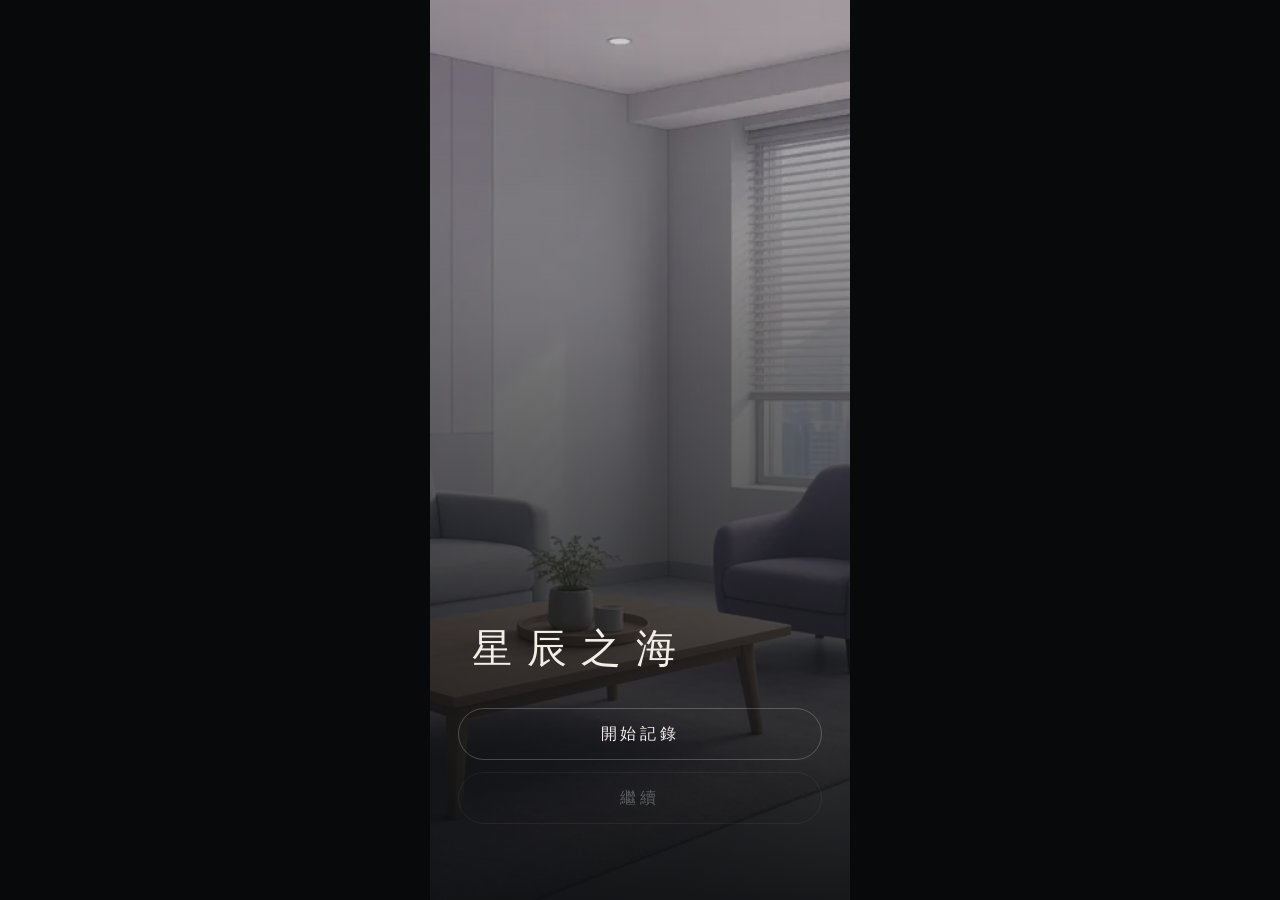
==== commit 8310d58d: "手機改成故事畫面：頂欄四條狀態、對白列與人物頁；NPC 每回合至少兩句來回。" ====
--- a/index.html
+++ b/index.html
@@ -2,150 +2,236 @@
 <html lang="zh-Hant">
 <head>
 <meta charset="utf-8">
-<meta name="viewport" content="width=device-width,initial-scale=1,maximum-scale=1,viewport-fit=cover">
+<meta name="viewport" content="width=device-width,initial-scale=1,maximum-scale=1,viewport-fit=cover,interactive-widget=resizes-content">
 <meta name="apple-mobile-web-app-capable" content="yes">
 <meta name="mobile-web-app-capable" content="yes">
-<meta name="theme-color" content="#10181c">
-<meta name="xc-build" content="xc-gm-5block-1008">
+<meta name="theme-color" content="#101418">
+<meta name="xc-build" content="xc-read-1008">
 <title>星辰之海</title>
 <style>
-:root{--bg:#10181c;--ink:#e7eef0;--dim:#93a4ab;--line:#24343a;--acc:#7ec8c3;--warn:#e0b070;--panel:#162126;}
-*{box-sizing:border-box;}
-html,body{margin:0;height:100%;background:#070b0d;color:var(--ink);font-family:"PingFang TC","Noto Sans TC","Noto Sans CJK TC",sans-serif;}
+:root{
+ --bg:#101418;--ink:#f3efe6;--dim:#a3b0ac;--line:rgba(255,255,255,.12);
+ --acc:#8ec9bf;--warn:#e0b070;--paper:rgba(10,14,16,.78);
+}
+*{box-sizing:border-box;-webkit-tap-highlight-color:transparent;}
+html,body{
+ margin:0;height:100%;background:#07090b;color:var(--ink);
+ font-family:"PingFang TC","Noto Sans TC","Noto Sans CJK TC",sans-serif;
+ position:fixed;inset:0;width:100%;overflow:hidden;overscroll-behavior:none;
+ -webkit-text-size-adjust:100%;
+}
 button,input,select,textarea{font-family:inherit;color:inherit;}
-button{cursor:pointer;}
-#app{max-width:420px;margin:0 auto;min-height:100dvh;min-height:100svh;background:var(--bg);position:relative;overflow:hidden;}
-.scr{display:none;min-height:100dvh;}
-.scr.on{display:flex;flex-direction:column;}
-#title{padding:28px 22px 24px;background:
- radial-gradient(120% 60% at 50% -10%,rgba(126,200,195,.18),transparent 55%),
- linear-gradient(#10181c,#0c1417);}
-.mark{width:54px;height:54px;border:1px solid var(--acc);border-radius:50%;display:flex;align-items:center;justify-content:center;letter-spacing:.2em;color:var(--acc);font-size:13px;}
-#title h1{font-weight:500;font-size:40px;letter-spacing:.18em;margin:22px 0 0;}
-.sub{color:var(--dim);letter-spacing:.24em;margin:8px 0 28px;font-size:13px;}
-.tbtn{display:block;width:100%;text-align:left;background:#132024;border:1px solid var(--line);border-radius:14px;padding:14px 16px;margin:0 0 10px;min-height:52px;}
-.tbtn b{display:block;font-weight:600;letter-spacing:.08em;}
-.tbtn small{color:var(--dim);font-size:12px;}
-.tbtn:active{border-color:var(--acc);}
-.foot{color:var(--dim);font-size:12px;line-height:1.6;margin-top:auto;}
-#game{height:100dvh;height:100svh;min-height:100dvh;min-height:100svh;position:relative;}
-#hud{display:flex;align-items:center;gap:8px;padding:10px 12px env(safe-area-inset-top);border-bottom:1px solid var(--line);background:#0e1619;}
-#hud .plc{flex:1;min-width:0;}
-#hCh{font-size:11px;letter-spacing:.12em;color:var(--acc);}
-#hPlace{font-size:15px;letter-spacing:.06em;}
-#hFloor{color:var(--dim);font-size:11px;margin-top:2px;}
-#hTime{font-variant-numeric:tabular-nums;color:var(--acc);font-size:12px;}
-#hMenu{background:transparent;border:1px solid var(--line);border-radius:10px;min-height:36px;padding:0 10px;}
-#meters{display:flex;gap:8px;padding:6px 12px;color:var(--dim);font-size:12px;border-bottom:1px solid var(--line);}
-#meters b{color:var(--ink);font-weight:600;}
-#box{flex:1;overflow:auto;padding:14px 14px 8px;-webkit-overflow-scrolling:touch;}
-.nar{color:#d5e2e4;line-height:1.75;margin:0 0 10px;font-size:16px;}
-.say{margin:0 0 12px;}
-.say .nm{font-size:13px;letter-spacing:.12em;margin-bottom:4px;}
-.say .bub{background:var(--panel);border-radius:12px;padding:10px 12px;line-height:1.7;border:1px solid var(--line);}
-#choices{display:flex;flex-direction:column;gap:8px;padding:4px 0 10px;}
-#choices button{text-align:left;background:#102226;border:1px solid #2a4548;border-radius:12px;padding:10px 12px;min-height:44px;line-height:1.4;}
+button{cursor:pointer;touch-action:manipulation;}
+#app{
+ position:relative;max-width:420px;margin:0 auto;height:100%;
+ background:var(--bg);overflow:hidden;
+}
+.scr{display:none;height:100%;min-height:0;}
+.scr.on{display:flex;flex-direction:column;height:100%;min-height:0;}
+
+#title{
+ justify-content:flex-end;
+ padding:0 28px calc(64px + env(safe-area-inset-bottom));
+ background:#101418 center/cover no-repeat;
+ position:relative;
+}
+#title:before{
+ content:"";position:absolute;inset:0;
+ background:
+  linear-gradient(180deg,rgba(8,10,12,.15) 0%,rgba(8,10,12,.55) 42%,rgba(8,10,12,.92) 100%),
+  url("assets/bg_counsel.webp?v=ch1") center/cover no-repeat;
+}
+#title h1,#title .tbtn{position:relative;z-index:1;}
+#title h1{
+ font-weight:400;font-size:40px;letter-spacing:.36em;text-indent:.36em;
+ margin:0 0 36px;line-height:1.2;
+}
+.tbtn{
+ display:block;width:100%;text-align:center;
+ background:transparent;border:1px solid rgba(255,255,255,.22);
+ border-radius:999px;padding:14px 16px;margin:0 0 12px;
+ min-height:52px;font-size:16px;letter-spacing:.22em;
+}
+.tbtn:active{border-color:var(--acc);color:var(--acc);}
+#tCont{border-color:rgba(255,255,255,.12);color:var(--dim);letter-spacing:.28em;}
+
+#game{position:relative;}
+#bg{
+ position:absolute;inset:0;z-index:0;
+ background:#101418 center/cover no-repeat;pointer-events:none;
+}
+#hud{
+ position:relative;z-index:2;flex:none;
+ padding:calc(10px + env(safe-area-inset-top)) 16px 8px;
+ background:linear-gradient(180deg,rgba(6,8,10,.82) 0%,rgba(6,8,10,.48) 62%,rgba(6,8,10,0) 100%);
+}
+.topline{display:flex;align-items:center;gap:8px;}
+#hCh{flex:1;min-width:0;font-size:11px;letter-spacing:.22em;color:var(--acc);white-space:nowrap;overflow:hidden;text-overflow:ellipsis;}
+#hMenu{
+ background:transparent;border:0;color:var(--dim);
+ min-height:36px;padding:0 2px;letter-spacing:.18em;font-size:12px;
+}
+.placeline{display:flex;align-items:baseline;gap:8px;margin-top:2px;min-width:0;}
+#hPlace{font-size:20px;font-weight:500;letter-spacing:.12em;}
+#hFloor{flex:1;min-width:0;color:var(--dim);font-size:11px;letter-spacing:.06em;white-space:nowrap;overflow:hidden;text-overflow:ellipsis;}
+#hTime{font-variant-numeric:tabular-nums;color:var(--dim);font-size:11px;letter-spacing:.04em;}
+#meters{display:grid;grid-template-columns:repeat(4,1fr);gap:8px;margin-top:10px;}
+.m span{display:flex;justify-content:space-between;align-items:baseline;font-size:10px;letter-spacing:.12em;color:var(--dim);}
+.m b{color:var(--ink);font-weight:600;font-variant-numeric:tabular-nums;letter-spacing:0;}
+.m em{font-style:normal;font-weight:500;margin-left:2px;font-size:9px;letter-spacing:0;}
+.m em.up{color:#9dccb0;}
+.m em.dn{color:#e0a8a4;}
+.m .track{height:2px;margin-top:4px;background:rgba(255,255,255,.16);border-radius:2px;overflow:hidden;}
+.m .track i{display:block;height:100%;background:var(--acc);border-radius:2px;}
+
+#box{
+ position:relative;z-index:2;flex:1;min-height:0;overflow:auto;
+ padding:8px 18px 12px;-webkit-overflow-scrolling:touch;
+ background:linear-gradient(180deg,rgba(8,10,12,0) 0%,rgba(8,10,12,.5) 14%,rgba(8,10,12,.78) 42%,rgba(8,10,12,.88) 100%);
+}
+.chap{margin:0 0 12px;font-size:12px;letter-spacing:.28em;color:var(--acc);}
+.nar{
+ margin:0 0 14px;font-size:17px;line-height:1.9;color:#f4f0e8;
+ text-shadow:0 1px 8px rgba(0,0,0,.55);
+}
+.say{display:flex;gap:10px;align-items:flex-start;margin:0 0 14px;}
+.av{
+ width:40px;height:40px;border-radius:50%;flex:none;object-fit:cover;object-position:center top;
+ background:#1a2226;box-shadow:0 0 0 1px rgba(255,255,255,.28);
+}
+.av.ph{display:flex;align-items:center;justify-content:center;color:#081214;font-size:15px;font-weight:700;}
+.sk{min-width:0;flex:1;padding-top:1px;}
+.say .nm{font-size:12px;letter-spacing:.16em;margin-bottom:2px;}
+.say .ln{font-size:16px;line-height:1.65;color:#f7f4ee;}
+.me{
+ margin:2px 0 14px 50px;padding:2px 0 2px 12px;
+ border-left:2px solid rgba(142,201,191,.75);
+ color:#d5ebe6;font-size:15px;line-height:1.65;
+}
+#choices{display:flex;flex-direction:column;gap:8px;margin:6px 0 4px;}
+#choices button{
+ text-align:left;background:rgba(255,255,255,.06);
+ border:1px solid rgba(255,255,255,.14);border-radius:14px;
+ padding:13px 14px;min-height:52px;font-size:16px;line-height:1.45;
+}
 #choices button:active{border-color:var(--acc);}
-#composer{border-top:1px solid var(--line);background:#0e1619;padding:8px 10px calc(8px + env(safe-area-inset-bottom));}
-#chips{display:flex;gap:6px;overflow:auto;padding-bottom:6px;}
-#chips button,#mode{border:1px solid var(--line);background:transparent;border-radius:999px;padding:4px 10px;min-height:32px;font-size:12px;color:var(--dim);white-space:nowrap;}
+#choices .tag{display:inline;color:var(--acc);font-size:12px;letter-spacing:.06em;margin-right:6px;}
+.sumline{margin:12px 0 0;font-size:13px;line-height:1.55;color:#b7c4c0;}
+.presence{margin:6px 0 0;font-size:12px;letter-spacing:.14em;color:var(--acc);}
+#count{margin:6px 0 0;color:var(--warn);font-size:13px;letter-spacing:.06em;}
+
+#dock{
+ position:relative;z-index:3;flex:none;
+ background:linear-gradient(180deg,rgba(8,10,12,0) 0%,rgba(12,16,18,.94) 16px,#0c1012 36px);
+ padding:6px 12px 0;
+}
+#chips{display:flex;gap:6px;overflow:auto;padding:2px 0 8px;scrollbar-width:none;}
+#chips::-webkit-scrollbar{display:none;}
+#chips button,#mode{
+ border:1px solid rgba(255,255,255,.14);background:transparent;border-radius:999px;
+ padding:4px 10px;min-height:32px;font-size:12px;color:var(--dim);white-space:nowrap;
+}
 #chips button.on{color:#082124;background:var(--acc);border-color:var(--acc);}
-#inrow{display:flex;gap:6px;align-items:center;}
-#mode{min-width:44px;}
-#free{flex:1;font-size:16px;background:#0a1214;border:1px solid var(--line);border-radius:12px;padding:10px 12px;min-height:44px;outline:none;}
-#send{background:var(--acc);color:#082124;border:0;border-radius:12px;min-width:52px;min-height:44px;font-weight:700;}
-#tabs{display:flex;border-top:1px solid var(--line);}
-#tabs button{flex:1;background:#0c1417;border:0;color:var(--dim);min-height:48px;font-size:12px;}
+#inrow{display:flex;gap:8px;align-items:center;}
+#mode{min-width:48px;}
+#free{
+ flex:1;font-size:16px;background:rgba(255,255,255,.04);
+ border:1px solid rgba(255,255,255,.14);border-radius:12px;
+ padding:10px 12px;min-height:44px;outline:none;
+}
+#free:focus{border-color:var(--acc);}
+#send{
+ background:var(--acc);color:#082124;border:0;border-radius:12px;
+ min-width:52px;min-height:44px;font-weight:700;letter-spacing:.12em;
+}
+#tabs{display:flex;margin-top:6px;padding-bottom:env(safe-area-inset-bottom);}
+#tabs button{
+ flex:1;background:transparent;border:0;color:var(--dim);
+ min-height:48px;font-size:13px;letter-spacing:.16em;
+}
 #tabs button:active{color:var(--acc);}
+
 #sheet{position:absolute;inset:0;background:rgba(5,8,10,.55);display:none;align-items:flex-end;z-index:5;}
 #sheet.on{display:flex;}
-#shBox{background:#121c20;width:100%;max-height:78dvh;border-radius:18px 18px 0 0;border:1px solid var(--line);display:flex;flex-direction:column;}
+#shBox{
+ background:#141c20;width:100%;max-height:78%;
+ border-radius:18px 18px 0 0;border:1px solid var(--line);
+ display:flex;flex-direction:column;
+}
 #shH{display:flex;align-items:center;padding:12px 14px;border-bottom:1px solid var(--line);}
-#shT{flex:1;margin:0;font-size:16px;font-weight:600;letter-spacing:.08em;}
+#shT{flex:1;margin:0;font-size:16px;font-weight:500;letter-spacing:.12em;}
 #shX{background:transparent;border:0;color:var(--dim);min-width:44px;min-height:44px;font-size:18px;}
-#shB{overflow:auto;padding:12px 14px 20px;}
+#shB{overflow:auto;padding:12px 14px calc(20px + env(safe-area-inset-bottom));-webkit-overflow-scrolling:touch;}
 .row{display:block;width:100%;text-align:left;background:#0e181c;border:1px solid var(--line);border-radius:12px;padding:12px;margin:0 0 8px;min-height:48px;}
 .row small{display:block;color:var(--dim);margin-top:3px;}
 label.f{display:block;font-size:12px;color:var(--dim);margin:10px 0 4px;}
 input.f,select.f,textarea.f{width:100%;font-size:16px;background:#0a1214;border:1px solid var(--line);border-radius:10px;padding:10px;min-height:44px;}
-#toast{position:absolute;left:12px;right:12px;bottom:92px;background:#24383a;color:var(--ink);border-radius:12px;padding:10px 12px;display:none;z-index:6;font-size:13px;}
+.snapc{background:#0e181c;border:1px solid var(--line);border-radius:12px;padding:10px 12px;margin:0 0 8px;}
+.snapc b{display:block;letter-spacing:.08em;font-size:16px;}
+.snapc small{display:block;color:var(--acc);margin:3px 0 6px;letter-spacing:.06em;}
+.snapc p{margin:0 0 4px;line-height:1.6;font-size:14px;color:#d5e2e4;}
+#toast{
+ position:absolute;left:16px;right:16px;bottom:128px;
+ background:#24383a;color:var(--ink);border-radius:12px;padding:10px 12px;
+ display:none;z-index:6;font-size:13px;
+}
 #toast.on{display:block;}
-#busy{position:absolute;inset:0;background:rgba(8,12,14,.72);display:none;align-items:center;justify-content:center;z-index:7;letter-spacing:.2em;color:var(--acc);}
+#busy{
+ position:absolute;inset:0;background:rgba(8,12,14,.72);
+ display:none;align-items:center;justify-content:center;
+ z-index:7;letter-spacing:.2em;color:var(--acc);
+}
 #busy.on{display:flex;}
 #testResult{position:absolute;left:-9999px;width:1px;height:1px;overflow:hidden;}
 .logl{font-size:13px;line-height:1.6;margin:0 0 8px;color:#c5d4d6;}
 .logl b{font-weight:600;color:var(--acc);}
-
-#bg{position:absolute;inset:0;z-index:0;background:#10181c center/cover no-repeat;pointer-events:none;}
-#char{position:absolute;left:0;right:0;top:72px;bottom:calc(200px + env(safe-area-inset-bottom,0px));z-index:1;pointer-events:none;display:flex;align-items:flex-end;justify-content:center;}
-#char[hidden]{display:none;}
-#char img{height:100%;width:auto;max-width:88%;object-fit:contain;object-position:center bottom;filter:drop-shadow(0 10px 18px rgba(0,0,0,.45));}
-#hud,#meters,#box,#composer,#tabs{position:relative;z-index:2;}
-#hud,#meters{background:rgba(14,22,25,.88);}
-#box{background:linear-gradient(180deg,rgba(16,24,28,.05) 0%,rgba(16,24,28,.45) 28%,rgba(16,24,28,.88) 100%);}
-#composer,#tabs{background:#0e1619;}
-
-.blk{margin:14px 0 4px;padding-top:10px;border-top:1px solid rgba(126,200,195,.35);}
-.blk h3{margin:0 0 8px;font-size:12px;letter-spacing:.16em;color:var(--acc);font-weight:600;}
-.blk p{margin:0 0 6px;line-height:1.65;font-size:14px;color:#d5e2e4;}
-#freeHint{color:var(--dim);font-size:13px;margin-top:4px;}
-.bar{margin:0 0 7px;}
-.bar .nm{font-size:12px;color:var(--dim);margin-bottom:3px;}
-.bar .nm b{color:var(--ink);font-weight:600;font-variant-numeric:tabular-nums;}
-.dlt{margin-left:4px;}
-.dlt.up{color:#8fd0a4;}
-.dlt.dn{color:#e7a0a0;}
-.track{height:6px;background:#24343a;border-radius:99px;overflow:hidden;}
-.track i{display:block;height:100%;background:var(--acc);}
-.snapc{background:rgba(16,34,38,.9);border:1px solid var(--line);border-radius:12px;padding:8px 10px;margin:0 0 8px;}
-.snapc b{display:block;letter-spacing:.08em;}
-.snapc small{display:block;color:var(--acc);margin:2px 0 4px;}
-#barWho{color:var(--dim);font-size:12px;}
-#count{color:var(--warn);margin-top:6px;}
 
 </style>
 </head>
 <body>
 <div id="app">
  <section id="title" class="scr on">
-  <div class="mark">聖瑞</div>
   <h1>星辰之海</h1>
-  <p class="sub">第一身 · 你是歐海辰</p>
-  <button class="tbtn" id="tNew"><b>開始記錄</b><small>第一章 · 刀刃與界限</small></button>
-  <button class="tbtn" id="tCont"><b>繼續</b><small>讀取這部手機上的存檔</small></button>
-  <button class="tbtn" id="tSet"><b>設定</b><small>xAI Grok · 自己的 API Key</small></button>
-  <p class="foot">沒有 Key 也能玩，斷線會改走離線劇情。創傷情節只會淡出，不會寫成步驟。存檔只留在這部瀏覽器。</p>
+  <button class="tbtn" id="tNew" type="button">開始記錄</button>
+  <button class="tbtn" id="tCont" type="button">繼續</button>
  </section>
  <section id="game" class="scr">
   <div id="bg" data-k=""></div>
-  <div id="char" hidden><img id="charImg" alt=""></div>
   <header id="hud">
-   <div class="plc"><div id="hCh">第一章 · 刀刃與界限</div><div id="hPlace">諮商室</div><div id="hFloor">聖瑞醫院</div></div>
-   <div id="hTime">第1日 15:00</div>
-   <button id="hMenu" type="button">選單</button>
+   <div class="topline">
+    <div id="hCh">第一章 · 刀刃與界限</div>
+    <button id="hMenu" type="button">選單</button>
+   </div>
+   <div class="placeline">
+    <b id="hPlace">諮商室</b>
+    <span id="hFloor">聖瑞醫院 · 心理科</span>
+    <span id="hTime">第1日 15:00</span>
+   </div>
+   <div id="meters"></div>
   </header>
-  <div id="meters"><span>身體 <b id="mBody">62</b></span><span>語言 <b id="mSpeech">58</b></span><span>心緒 <b id="mMood">44</b></span><span>信任 <b id="mTrust">36</b></span></div>
   <div id="box">
    <div id="txt"></div>
-   <section class="blk"><h3>當前情勢摘要</h3><p id="sum"></p></section>
-   <section class="blk"><h3>可選行動</h3><div id="choices"></div><p id="freeHint">E.【自由輸入】底下自己打。遊戲不會替你選。</p></section>
-   <section class="blk"><h3>狀態條與倒計時</h3><p id="barWho"></p><div id="bars"></div><p id="count" hidden></p></section>
-   <section class="blk"><h3>人物資料與關係快照</h3><div id="snap"></div></section>
+   <div id="choices"></div>
+   <p id="sum" class="sumline"></p>
+   <p id="presence" class="presence"></p>
+   <p id="count" hidden></p>
   </div>
-  <div id="composer">
-   <div id="chips"></div>
-   <div id="inrow">
-    <button id="mode" type="button">說</button>
-    <input id="free" type="text" maxlength="120" placeholder="想說的話。說出口不會被當成命令" autocomplete="off" enterkeyhint="send">
-    <button id="send" type="button">送</button>
+  <div id="dock">
+   <div id="composer">
+    <div id="chips"></div>
+    <div id="inrow">
+     <button id="mode" type="button">說</button>
+     <input id="free" type="text" maxlength="120" placeholder="E.【自由輸入】" autocomplete="off" enterkeyhint="send">
+     <button id="send" type="button">送</button>
+    </div>
    </div>
+   <nav id="tabs">
+    <button type="button" data-tab="place">地點</button>
+    <button type="button" data-tab="call">聯絡</button>
+    <button type="button" data-tab="log">紀錄</button>
+    <button type="button" data-tab="people">人物</button>
+   </nav>
   </div>
-  <nav id="tabs">
-   <button type="button" data-tab="place">地點</button>
-   <button type="button" data-tab="call">聯絡</button>
-   <button type="button" data-tab="log">紀錄</button>
-   <button type="button" data-tab="menu">選單</button>
-  </nav>
  </section>
  <div id="sheet"><div id="shBox"><div id="shH"><h2 id="shT">選單</h2><button id="shX" type="button">✕</button></div><div id="shB"></div></div></div>
  <div id="toast"></div>
@@ -337,6 +423,7 @@
  +"【最高依據】世界觀、人物關係、秘密、力量、醫療、創傷、時間線、當前狀態，一律以本提示裡的人物卡、已發生旗標、持久記憶、以及玩家本回合輸入為準。不得發明第五十三章之後的情節，不得提前上演認親、DNA、手術成功、晶片。開局停在第一章「刀刃與界限」。身世在旗標寫明之前不可對歐海辰說破。\n"
  +"【你是誰】玩家預設操控歐海辰（女，28，聖瑞醫院血管數據分析員）。敘事是她的第一身，但人稱只用「你」，絕不用「我」來當旁白。她說出口的對白可以含「我」。若本回合輸入要求切換視角，該回合改從那個人的眼睛寫，第一句必須寫明「這一幕從某人的眼睛看」，下回合若沒有再要求就回到「你」。不替她選定選項，不寫她答應了還沒做的選擇，不寫她的台詞，除非輸入本身就是她說的話。\n"
  +"【文體】沉重、細膩、慢燒。感官、場所、對白、角色反應、當下醫療狀態都要有。真實醫療細節，深層心理，角色之間張力強。不是爽文。不得突然治好創傷、失憶或破裂的信任。每回合即使玩家只打「...」「沉默」、極短句或拒絕，世界也要往前：時鐘、有人先開口、或一個症狀移動。結尾留一個未解的張力。NPC 可以先發制人，尤其是歐海辰說不出話、失憶片段、恐慌或情緒淹沒的時候。\n"
++"【對白密度】只要這一幕有 NPC 在場，scene 裡必須至少有兩句分開的 NPC 對白，格式「人物名：內容」，各佔一行。禁止一個人把意思灌成一段獨白。句子要短，來回：一句話、一個動作、再一句。若在場有兩個或以上的 NPC，他們必須互相說至少一輪（點名對方），不能只對「你」說話。NPC 可以先做：一個眼神、一句糾正、一道醫囑、一句私下的話。陳海柔不是只會溫柔，她會下令、會糾正、會把決定權抓在手上。墨星辰不是只會冷，她可以先看人、先改口、先對在場的另一個人說話。林澤松不得因為這個規則走進每一幕；他不在場就不要寫他進門。沉默、省略號或極短句時，往前的那一下必須是在場的人先做一件事或先說一句話，不是只描寫你沉默。\n"
  +"【硬規則·角色】\n"
  +"陳海柔：不是完美溫柔的拯救者。會自責、會失控，可以做出帶控制甚至傷害性的照護決定。核心仍是無法放棄墨星辰，也無法放棄歐海辰。專業與情感衝突。她可以安撫，也可以是下令約束或侵入性照護的人。禁止把她寫成忽然放棄這兩個人。禁止寫「她絕不說重話」。\n"
  +"墨星辰：聖瑞的頂點，醫學界視為王，不是情感封閉的普通外科醫生。她仍在找歐海辰這個人，但第一章還沒有認出她，禁止暗示「對上了」「原來是你」。她冷，是因為她站在那個位置，不是因為她只是個沒感情的醫生。\n"
@@ -358,7 +445,7 @@
  +"【反失憶】【持久記憶】與【剛說過的對話】裡出現過的事，角色必須記得。\n"
  +"【尋人】墨星辰一直在找，但還沒有認出身份。歐海辰離開、躲起或拒絕後走開時，讓她在新地方出現、發問、不放棄。不是打鬥。\n"
  +"【只輸出一個 JSON】不要 markdown。格式：\n"
- +"{\"scene\":\"劇情正文。感官、場所、對白、反應、當下醫療狀態。用\\\\n分行。對白格式：人物名：內容。旁白用你，不用我。\",\"summary\":\"當前情勢摘要，一段，寫本回合推進了什麼、風險是什麼，最後留一個未解。\",\"choices\":[{\"tag\":\"探索\",\"text\":\"具體行動\"},{\"tag\":\"連結\",\"text\":\"\"},{\"tag\":\"隱匿\",\"text\":\"\"}],\"bars\":{\"body\":0,\"speech\":0,\"mood\":0,\"trust\":0},\"countdown\":null,\"snap\":{\"hairuo\":{\"core\":\"一句核心狀態\",\"line\":\"一句此刻情緒或決策\"},\"xingchen\":{\"core\":\"\",\"line\":\"\"},\"haichen\":{\"core\":\"\",\"line\":\"\"}},\"speaker\":\"hairuo|xingchen|su|lin|liu|li|或空字串\",\"place\":\"counsel|hall|data|nurse|lobby|cafe|ward|roof|admin|er|home|或空\",\"minutes\":0到20,\"mem\":{\"hairuo\":\"此人這回合要記住的一句\"},\"trace\":{\"k\":\"安撫|強制|懲戒|說謊|坦白|缺席\",\"who\":\"hairuo\",\"note\":\"一句\"},\"pov\":\"haichen\"}\n"
+ +"{\"scene\":\"劇情正文。感官、場所、對白、反應、當下醫療狀態。用\\\\n分行。對白格式：人物名：內容。有 NPC 時至少兩行短對白，兩人在場要互相點名。旁白用你，不用我。\",\"summary\":\"當前情勢摘要，一段，寫本回合推進了什麼、風險是什麼，最後留一個未解。\",\"choices\":[{\"tag\":\"探索\",\"text\":\"具體行動\"},{\"tag\":\"連結\",\"text\":\"\"},{\"tag\":\"隱匿\",\"text\":\"\"}],\"bars\":{\"body\":0,\"speech\":0,\"mood\":0,\"trust\":0},\"countdown\":null,\"snap\":{\"hairuo\":{\"core\":\"一句核心狀態\",\"line\":\"一句此刻情緒或決策\"},\"xingchen\":{\"core\":\"\",\"line\":\"\"},\"haichen\":{\"core\":\"\",\"line\":\"\"}},\"speaker\":\"hairuo|xingchen|su|lin|liu|li|或空字串\",\"place\":\"counsel|hall|data|nurse|lobby|cafe|ward|roof|admin|er|home|或空\",\"minutes\":0到20,\"mem\":{\"hairuo\":\"此人這回合要記住的一句\"},\"trace\":{\"k\":\"安撫|強制|懲戒|說謊|坦白|缺席\",\"who\":\"hairuo\",\"note\":\"一句\"},\"pov\":\"haichen\"}\n"
  +"choices 三到五個，彼此不同，具體，不可「繼續／觀察／思考／等待」。tag 只能是：探索、連結、隱匿、對抗、服從、求證、忍耐。不要輸出自由輸入那一條，介面會自己補。bars 是本回合增量，單項 -8 到 8，不是絕對值；創傷、強制、說謊、坦白、缺席、安撫至少改一項。countdown 只有在【時限】已存在時才可給 {\"label\":\"同意書\",\"minutes\":剩餘分鐘}，否則必須是 null。snap 不得寫出身世或伴侶關係，除非【已得知】有。林澤松不在場就不要把 lin 寫進 scene。";
 };
 AI.voiceLine=function(id){
@@ -404,7 +491,12 @@
  if(tag==="說")hard="（本回合是〔對白〕：只回應，不執行任何動作，不換地方。世界仍可因症狀或他人先動而推進。）";
  else if(tag==="指令")hard="（本回合是〔指令〕：動作已經發生，必須寫出結果。不可否定。）";
  else hard="（本回合是〔設定〕：這句話已經成真。從成立之後往下寫，不可質疑。）";
- if(AI.silence(text,tag))hard+="（這是沉默或拒絕推進：時鐘要走，有人先說話或一個症狀要移動。不要停在原地等她。不要替她選。）";
+ if(ids.length){
+  hard+="（在場："+ids.map(cn).join("、")+"。至少兩句 NPC 短對白，來回，不要獨白。";
+  if(ids.length>=2)hard+="他們要互相說話並點名對方，不要只對你說。";
+  hard+="陳海柔可以不溫柔。墨星辰可以不只冷。林澤松不在場就不要讓他進門。）";
+ }
+ if(AI.silence(text,tag))hard+="（這是沉默或拒絕：時鐘要走。推進必須是在場 NPC 先做一件具體的事或先說短句，至少兩句。不要只寫你沉默，不要替她選。）";
  if((S.speech!=null&&S.speech<36)||S.mood<35)hard+="（她此刻說不出或被情緒淹沒：NPC 先動。）";
  if(a._retry)hard+="（上次輸出不合格："+(a._why||"不是合法 JSON 或開頭重複")+"。請只輸出一個新的 JSON，換開頭，三到五個帶 tag 的具體選項，summary 與 snap 都要有。）";
  L.push("\n【本回合輸入："+tag+"】話題："+(a.topic||"自由")+"；態度："+(a.att||"平靜")+"。\n「"+text+"」\n"+hard);
@@ -712,27 +804,48 @@
 };
 Story.silenceScene=function(){
  S.flags.silence=(S.flags.silence||0)+1;
+ var ids=presentIds();
+ var flooded=(S.speech!=null&&S.speech<36)||S.mood<35;
  var lines=[];
- var flooded=(S.speech!=null&&S.speech<36)||S.mood<35;
- var who=presentIds().indexOf("hairuo")>=0?"hairuo":(presentIds()[0]||"");
- if(presentIds().indexOf("hairuo")>=0){
-  lines.push({sp:"hairuo",t:flooded?"你先別找句子。我看得到你還在。這節不會因為你不出聲就結束，我也不會假裝什麼都沒發生。":"沉默也算數。我不把空格填成我想聽的。時鐘還是往前走。"});
-  lines.push({sp:"",t:"你沒有補上下一句。喉嚨發緊，視野邊緣薄薄起了一層霧。拇指把那枚塑膠扣又按深一點。"});
- } else if(presentIds().indexOf("xingchen")>=0){
-  lines.push({sp:"xingchen",t:"不說也可以。人還在。我看見了。下一處你若空著，我還是會問。"});
-  lines.push({sp:"",t:"你的嘴沒有跟上。呼吸比剛才淺，胸口那陣緊抬了一下頭。"});
+ var who="";
+ if(ids.indexOf("hairuo")>=0&&ids.indexOf("xingchen")>=0){
+  who="hairuo";
+  lines.push({sp:"",t:"你沒有接話。鐘走了一格。"});
+  lines.push({sp:"hairuo",t:"墨醫生。這拍是空的。先讓我收。"});
+  lines.push({sp:"xingchen",t:"陳醫生。空著也是她在。我看見了，不替她填。"});
+  lines.push({sp:"hairuo",t:flooded?"看我。手放下。這不是商量。":"我不把你的沉默寫成同意。再空一拍，我來定你留在哪。"});
+ } else if(ids.indexOf("hairuo")>=0){
+  who="hairuo";
+  lines.push({sp:"",t:"你沒有補上下一句。喉嚨發緊，視野邊緣薄薄起了一層霧。"});
+  lines.push({sp:"hairuo",t:flooded?"別找句子。":"沉默也算數。"});
+  lines.push({sp:"",t:"她把筆放下，身體前傾，視線釘在你按著塑膠扣的那隻手上。"});
+  lines.push({sp:"hairuo",t:flooded?"手給我。扣子按到發白，不是治療。":"我不填你的空格。你再空一拍，我就用我的方式把你留在這張椅子上。"});
+ } else if(ids.indexOf("xingchen")>=0){
+  who="xingchen";
+  lines.push({sp:"",t:"你的嘴沒有跟上。她先看你的手，再看你的眼睛。"});
+  lines.push({sp:"xingchen",t:"不說也可以。"});
+  lines.push({sp:"xingchen",t:"人還在。我看見了。下一處你若空著，我還是會來問。"});
+ } else if(ids.indexOf("liu")>=0&&ids.indexOf("li")>=0){
+  who="liu";
+  lines.push({sp:"",t:"你不接話。兩個人對看了一眼。"});
+  lines.push({sp:"li",t:"啟明，她沒有答。你別當成沒聽見。"});
+  lines.push({sp:"liu",t:"李珮儀。沉默不是交表。歐海辰，我還在等。"});
+ } else if(ids.length){
+  who=ids[0];
+  lines.push({sp:"",t:"你沒有接。對方沒有把這拍讓過去。"});
+  lines.push({sp:who,t:"你還在。那我就再等你一句。"});
+  lines.push({sp:who,t:"不說，我也把這一拍記下來。"});
  } else {
   lines.push({sp:"",t:"沒有人等你把句子說完。牆上的鐘走了一格。胸口那陣緊自己抬起來，又停在一半。"});
- }
- lines.push({sp:"",t:"未完的那一句還卡在齒間。"});
+  lines.push({sp:"",t:"未完的那一句還卡在齒間。"});
+ }
  return {lines:lines,ch:Story.placeChoices(S.place),opt:{
   min:5,speech:-3,mood:-2,body:-1,trust:{hairuo:1},
-  summary:"你幾乎沒有給出行動。世界仍往前走了一小段：有人先開口，或一個症狀自己動了。風險是語言再降，選擇權會被別人接走。未解：她在等的那一句，你還沒有給。",
+  summary:"你幾乎沒有給出行動。在場的人先動了：一句話，或一個把決定權抓過去的動作。風險是語言再降，選擇權會被別人接走。未解：她在等的那一句，你還沒有給。",
   tension:"下一拍若仍是空的，在場的人會替你做一個你可能不接受的判斷",
   trace:{k:"缺席",who:who||"hairuo",note:"你以沉默或拒絕把這一拍交了出去"}
  }};
 };
-
 Story.armHunt=function(why){
  if(!S.hunt)S.hunt={on:0,miss:0,n:0};
  S.hunt.on=1;
@@ -756,10 +869,119 @@
  ];
  var line=q[Math.min(S.hunt.n-1,q.length-1)];
  Story.note("xingchen","在"+((PLACES[S.place]||{}).n||"這裡")+"找到歐海辰。還沒有對上任何身份");
- return lines.concat([
-  {sp:"",t:"門邊多了一個人。短而亂的黑髮，白襯衫，黑框眼鏡。墨星辰看著我，沒有笑。"},
+ var extra=[
+  {sp:"",t:"門邊多了一個人。短而亂的黑髮，白襯衫，黑框眼鏡。墨星辰看著你，沒有笑。"},
   {sp:"xingchen",t:line}
- ]);
+ ];
+ if(presentIds().indexOf("hairuo")>=0){
+  extra.push({sp:"hairuo",t:"墨醫生。人還坐著。你先別在門口下結論。"});
+  extra.push({sp:"xingchen",t:"陳醫生。我沒有要帶人走。我只是要看見她還在。"});
+ } else {
+  extra.push({sp:"xingchen",t:"手如果在抖，就放下。我看得清楚。這不是收你。"});
+ }
+ return lines.concat(extra);
+};
+Story.nameHits=function(id){
+ var m={
+  hairuo:["陳海柔","海柔","陳醫生"],
+  xingchen:["墨星辰","墨醫生","墨副院長"],
+  liu:["劉啟明","啟明"],
+  li:["李珮儀","珮儀"],
+  su:["蘇芷晴","蘇姐"],
+  lin:["林澤松","院長"]
+ };
+ return m[id]||[cn(id)];
+};
+Story.talksTo=function(lines,a,b){
+ var nb=Story.nameHits(b),na=Story.nameHits(a);
+ return (lines||[]).some(function(l){
+  if(l.sp===a)return nb.some(function(n){return String(l.t||"").indexOf(n)>=0;});
+  if(l.sp===b)return na.some(function(n){return String(l.t||"").indexOf(n)>=0;});
+  return false;
+ });
+};
+Story.secondLine=function(id){
+ var bank={
+  hairuo:[
+   "我聽見了。下一句你自己說，我不代筆。",
+   "看我。這不是安撫，是要你還在這張椅子上。",
+   "手放下。那枚扣不是答案。",
+   "你可以不答。我不把空白填成我想聽的。"
+  ],
+  xingchen:[
+   "說完也可以停。人我看見了。",
+   "手放下。我不是來趕你，我是來確認你還在。",
+   "下一句你自己決定。我不會替你說完。",
+   "陳海柔若問，我會說你在這裡。其餘的，現在不問。"
+  ],
+  liu:["表。今天。沒有第二句客套。","你站著也算。心裡在算什麼，我不管。"],
+  li:["你看一下嘛。我不是在求，我是走不開。","別瞪我。表在你那邊比較快。"],
+  su:["先吃飯。人還在就好。","想不起來的那段，先別逼自己。"],
+  lin:["人在瑞士。這句不是安慰。","我可以代你們決定。這一次，先不動。"]
+ };
+ var arr=bank[id]||["我在。","你繼續。我聽。"];
+ if(!S.flags)S.flags={};
+ var n=S.flags.beat||0;
+ S.flags.beat=n+1;
+ return arr[n%arr.length];
+};
+Story.crossLine=function(a,b){
+ var key=[a,b].sort().join("|");
+ var table={
+  "hairuo|xingchen":[
+   [
+    {sp:"hairuo",t:"墨醫生。她還坐著。你先別在門口下結論。"},
+    {sp:"xingchen",t:"陳醫生。我沒有下結論。人在，我問一句。"}
+   ],
+   [
+    {sp:"xingchen",t:"陳醫生。你的病人不說話。你要留，還是我問？"},
+    {sp:"hairuo",t:"我來留。你先把那句問句收回去。"}
+   ]
+  ],
+  "li|liu":[
+   [
+    {sp:"li",t:"啟明，你站那麼近，表也不會自己寫完。"},
+    {sp:"liu",t:"李珮儀。催的是時間，不是你的下午。"}
+   ],
+   [
+    {sp:"liu",t:"李珮儀。少替她答。"},
+    {sp:"li",t:"啟明，你催她之前先看她的手。她在抖。"}
+   ]
+  ]
+ };
+ var set=table[key];
+ if(!set){
+  return [
+   {sp:a,t:cn(b)+"。你先說。我接下一句。"},
+   {sp:b,t:cn(a)+"。說完了。剩下的讓她自己選。"}
+  ];
+ }
+ var n=(S.flags&&S.flags.beat)||0;
+ return set[n%set.length];
+};
+Story.ensureTalk=function(lines){
+ lines=lines||[];
+ var ids=presentIds();
+ if(!ids.length)return lines;
+ function spoken(){
+  return lines.filter(function(l){return l.sp&&!l.player&&l.sp!=="haichen";});
+ }
+ if(ids.length>=2){
+  var a=ids[0],b=ids[1];
+  if(ids.indexOf("hairuo")>=0&&ids.indexOf("xingchen")>=0){a="hairuo";b="xingchen";}
+  else if(ids.indexOf("liu")>=0&&ids.indexOf("li")>=0){a="liu";b="li";}
+  if(!Story.talksTo(spoken(),a,b)){
+   Story.crossLine(a,b).forEach(function(l){lines.push(l);});
+  }
+ }
+ var guard=0;
+ while(spoken().length<2&&guard<3){
+  var spk=spoken();
+  var who=(spk[0]&&spk[0].sp)||ids[0];
+  lines.push({sp:who,t:Story.secondLine(who)});
+  guard++;
+ }
+ return lines;
 };
 Story.pack=function(lines,choices,opt){
  opt=opt||{};
@@ -795,6 +1017,7 @@
   var eye=pov==="third"?"第三人稱":cn(pov);
   lines=[{sp:"",t:"這一幕從"+eye+"的眼睛看。"}].concat(lines);
  }
+ lines=Story.ensureTalk(lines);
  var ids=presentIds();
  if(S.focus && ids.indexOf(S.focus)<0)S.focus=ids[0]||"";
  var sc=FW.scrubScene({lines:lines,ch:Story.normChoices(choices||[])});
@@ -833,9 +1056,9 @@
 };
 Story.arrive=function(pid){
  var L={
-  counsel:[{sp:"",t:"諮商室的燈還是白的。我回到單人沙發上，拇指又去找那枚塑膠扣。"},{sp:"hairuo",t:"你回來了。坐。要說、要不說，都還是你的。"}],
+  counsel:[{sp:"",t:"諮商室的燈還是白的。你回到單人沙發上，拇指又去找那枚塑膠扣。"},{sp:"hairuo",t:"你回來了。坐。"},{sp:"hairuo",t:"要說、要不說，都還是你的。別用沉默逼我替你選。"}],
   hall:[{sp:"",t:"心理科走廊有消毒水的味道。我數地磚，一、二、三，讓腳步跟上心口。"}],
-  data:[{sp:"",t:"血管數據室的螢幕一排排亮著。李珮儀把一疊表往我這邊推，像推開自己的下午。"},{sp:"liu",t:"歐海辰。表，今天。"},{sp:"li",t:"你看一下嘛，我等下真的有事。"}],
+  data:[{sp:"",t:"血管數據室的螢幕一排排亮著。李珮儀把一疊表往你這邊推，像推開自己的下午。"},{sp:"li",t:"啟明，表你瞪也瞪不完。"},{sp:"liu",t:"李珮儀，少替她說話。歐海辰，表，今天。"},{sp:"li",t:"你看一下嘛。我等下真的有事。"}],
   nurse:[{sp:"",t:"護士站的告示寫著護士長病休，名字是蘇芷晴。我讀了兩遍，沒有面孔跟上來。"}],
   lobby:[{sp:"",t:"大堂的冷氣更乾。旋轉門轉得很慢。我可以出去，也可以回頭。"}],
   cafe:[{sp:"",t:"咖啡機的噪音很穩。我坐在靠牆的位子，把糖包的邊角轉正。"}],
@@ -853,12 +1076,14 @@
  if(S.hunt)S.hunt.on=0;
  return Story.pack([
   {sp:"",t:"第一章 · 刀刃與界限"},
-  {sp:"",t:"諮商室。午後。窗簾只留一條縫，白燈打在紙上。你坐得很直，雙手交疊在膝上，拇指摩挲衣角上一枚磨圓的塑膠扣。喉嚨是乾的。視野邊緣有一層很薄的霧，還沒有厚到看不清她。"},
-  {sp:"",t:"陳海柔低頭看你剛交上的一週記錄。表上的數字，比你心裡那份真實要輕。睡眠、疼痛、頭痛，你都寫得比較好過。她的筆尖沒有動。你聽見自己的脈搏，比這間房的鐘快。"},
-  {sp:"",t:"她的手指在紙頁上停住。她注意到了。空氣裡有消毒水，很淡，像從走廊漏進來。"},
-  {sp:"",t:"你怕下一句是精神科病房。記憶湧上，身體緊繃。肩膀抬起來，又被你自己壓回去。你沒有把那段補完，痛的時候嘴角仍是平的。"},
-  {sp:"hairuo",t:"看著我。這不是強制入院。我不會用一張表把你送走。"},
+  {sp:"",t:"諮商室。午後。窗簾留一條縫，白燈打在紙上。你坐得很直，拇指摩挲衣角那枚磨圓的塑膠扣。喉嚨是乾的。視野邊緣有一層薄霧。"},
+  {sp:"",t:"陳海柔看你交上的一週記錄。睡眠、疼痛、頭痛，都寫得比心裡那份輕。筆尖沒有動。你聽見自己的脈搏，比這間房的鐘快。"},
+  {sp:"hairuo",t:"看著我。"},
+  {sp:"",t:"她把「睡眠」那一欄按住，沒有笑。她注意到了。消毒水從走廊漏進來，很淡。"},
+  {sp:"hairuo",t:"這不是強制入院。我不會用一張表把你送走。"},
+  {sp:"",t:"你怕下一句是精神科病房。記憶湧上，身體緊繃。肩膀抬起來，又被你自己壓回去。"},
   {sp:"hairuo",t:"如果痛到受不了，你唯一的選擇，是打電話給我，或者直接來敲門。"},
+  {sp:"",t:"她沒有把聲音放軟。筆帽扣上。"},
   {sp:"hairuo",t:"我不准你再傷害自己。你的命，我管。"}
  ],[
   ch("說出怕被送進病房",{type:"choice",id:"fear"},"對抗"),
@@ -876,8 +1101,9 @@
  var lines=[];
  if(from==="counsel"&&pid!=="counsel"&&!S.flags.leftCounsel){
   S.flags.leftCounsel=1;
-  lines.push({sp:"",t:"我站起來。膝上的摺痕還在。"});
-  lines.push({sp:"hairuo",t:"門在。你要走可以走。我還在這間房，也在你願意回來的時候。"});
+  lines.push({sp:"",t:"你站起來。膝上的摺痕還在。"});
+  lines.push({sp:"hairuo",t:"門在。你要走可以走。"});
+  lines.push({sp:"hairuo",t:"我還在這間房。你若是躲，我不會當沒看見。"});
  }
  if(pid!==from)Story.armHunt("leave");
  S.place=pid;
@@ -1277,7 +1503,7 @@
 };
 
 /* ---- 06_ui.js ---- */
-/* ===== 介面 ===== */
+/* ===== 介面：故事閱讀，不是表單 ===== */
 var UI={};
 var toastT=null;
 function toast(s){var n=document.getElementById("toast");if(!n)return;n.textContent=s;n.className="on";clearTimeout(toastT);toastT=setTimeout(function(){n.className="";},2200);}
@@ -1292,56 +1518,65 @@
  ATTS.forEach(function(t){h+='<button type="button" data-k="att" data-v="'+t+'"'+(Story.att===t?' class="on"':"")+">"+t+"</button>";});
  box.innerHTML=h;
 }
-function portraitNow(){
- var lines=(S.view&&S.view.lines)||[];
- var i;
- for(i=lines.length-1;i>=0;i--){
-  var id=lines[i].sp;
-  if(id&&!lines[i].player&&PORTRAIT[id]&&presentIds().indexOf(id)>=0)return id;
- }
- if(S.focus&&PORTRAIT[S.focus]&&presentIds().indexOf(S.focus)>=0)return S.focus;
- var ids=presentIds();
- for(i=0;i<ids.length;i++)if(PORTRAIT[ids[i]])return ids[i];
- return "";
+function syncPlaceholder(){
+ var ph={"說":"E.【自由輸入】","做":"E.【自由輸入】做一件事，或 /指令","設定":"E.【自由輸入】寫下一件已經成立的事"};
+ var inp=document.getElementById("free");
+ var mode=document.getElementById("mode");
+ if(mode)mode.textContent=Story.mode;
+ if(inp)inp.placeholder=ph[Story.mode]||"E.【自由輸入】";
+}
+function avatarHtml(id){
+ var p=P(id)||PEOPLE[id]||{n:id,color:"#9bb"};
+ if(PORTRAIT[id])return '<img class="av" alt="" src="assets/'+PORTRAIT[id]+'.webp?v=ch1">';
+ var ch=(p.n||"?").charAt(0);
+ return '<span class="av ph" style="background:'+(p.color||"#8ec9bf")+'">'+esc(ch)+"</span>";
+}
+function renderMeters(){
+ var box=document.getElementById("meters");if(!box||!S)return;
+ var d=(S.delta)||{body:0,speech:0,mood:0,trust:0};
+ var vals=[
+  ["身體",S.body,d.body],
+  ["語言",S.speech==null?58:S.speech,d.speech],
+  ["心緒",S.mood,d.mood],
+  ["信任",typeof S.rel==="number"?S.rel:(S.trust.hairuo||0),d.trust]
+ ];
+ var h="";
+ vals.forEach(function(r){
+  var n=+r[2]||0;
+  var mark=n?('<em class="'+(n>0?"up":"dn")+'">'+(n>0?"+"+n:n)+"</em>"):"";
+  h+='<div class="m"><span>'+r[0]+" <b>"+r[1]+"</b>"+mark+'</span><div class="track"><i style="width:'+clamp(r[1],0,100)+'%"></i></div></div>';
+ });
+ box.innerHTML=h;
 }
 function renderTurn(){
  if(!S)return;
  var turn=S.turn||{};
  var sum=document.getElementById("sum");
  if(sum)sum.textContent=turn.summary||"";
- var d=turn.delta||S.delta||{body:0,speech:0,mood:0,trust:0};
- var vals=[["身體",S.body,d.body],["語言",S.speech==null?58:S.speech,d.speech],["心緒",S.mood,d.mood],["信任",typeof S.rel==="number"?S.rel:(S.trust.hairuo||0),d.trust]];
- var bars=document.getElementById("bars");
- if(bars){
-  var h="";
-  vals.forEach(function(r){
-   var n=+r[2]||0;var cls=n>0?"up":(n<0?"dn":"");
-   var mark=n>0?"+"+n:(n<0?String(n):"±0");
-   h+='<div class="bar"><div class="nm">'+r[0]+' <b>'+r[1]+'</b> <span class="dlt '+cls+'">'+mark+'</span></div><div class="track"><i style="width:'+clamp(r[1],0,100)+'%"></i></div></div>';
-  });
-  bars.innerHTML=h;
- }
- var who=document.getElementById("barWho");
- if(who){
-  var eye=turn.pov&&turn.pov!=="haichen"?("眼睛："+(turn.pov==="third"?"第三人稱":cn(turn.pov))+"。"):"眼睛：歐海辰。";
-  var ctrl=S.control&&S.control!=="haichen"?cn(S.control):"歐海辰";
-  who.textContent=eye+"受控："+ctrl+"。四條仍是歐海辰的身體、語言、心緒、信任。";
+ var pres=document.getElementById("presence");
+ if(pres){
+  var ids=presentIds();
+  pres.textContent=ids.length?("誰在場："+ids.map(cn).join("、")):"誰在場：只有你";
  }
  var count=document.getElementById("count");
  if(count){
   if(turn.countdown&&turn.countdown.left!=null){
    count.hidden=false;
-   count.textContent="倒計時："+turn.countdown.label+" 剩 "+turn.countdown.left+" 分鐘";
+   count.textContent="倒計時　"+turn.countdown.label+"　剩 "+turn.countdown.left+" 分鐘";
   }else{count.hidden=true;count.textContent="";}
  }
- var snap=document.getElementById("snap");
- if(snap){
-  var sh="";
-  (turn.snap||[]).forEach(function(p){
-   sh+='<div class="snapc"><b>'+esc(p.n)+'</b><small>'+esc(p.role||"")+'</small><p>'+esc(p.core||"")+'</p><p>'+esc(p.line||"")+'</p></div>';
-  });
-  snap.innerHTML=sh;
- }
+}
+function sheetPeople(){
+ if(!S)return;
+ var snap=(S.turn&&S.turn.snap)||[];
+ var h="";
+ snap.forEach(function(p){
+  h+='<div class="snapc"><b>'+esc(p.n)+'</b><small>'+esc(p.role||"")+'</small><p>'+esc(p.core||"")+'</p><p>'+esc(p.line||"")+'</p></div>';
+ });
+ if(!h)h='<p class="logl">這一幕還沒有人物快照。</p>';
+ var eye=S.turn&&S.turn.pov&&S.turn.pov!=="haichen"?("這一幕的眼睛："+(S.turn.pov==="third"?"第三人稱":cn(S.turn.pov))+"。"):"";
+ if(eye)h='<p class="logl">'+esc(eye)+"四條仍是歐海辰的。</p>"+h;
+ openSheet("人物",h);
 }
 function render(){
  if(!S||!S.view)return;
@@ -1359,47 +1594,37 @@
    bg.style.backgroundImage="url('assets/bg_"+key+".webp?v=ch1')";
   }
  }
- var who=portraitNow();
- var holder=document.getElementById("char");
- var img=document.getElementById("charImg");
- if(holder&&img){
-  if(who&&PORTRAIT[who]){
-   var src="assets/"+PORTRAIT[who]+".webp?v=ch1";
-   if(img.getAttribute("src")!==src)img.setAttribute("src",src);
-   img.alt=cn(who);
-   holder.hidden=false;
-  }else holder.hidden=true;
- }
- var d=(S.delta)||{body:0,speech:0,mood:0,trust:0};
- function fmt(n){n=+n||0;if(n>0)return "+"+n;if(n<0)return String(n);return "±0";}
- document.getElementById("mBody").textContent=S.body+" "+fmt(d.body);
- document.getElementById("mSpeech").textContent=(S.speech==null?58:S.speech)+" "+fmt(d.speech);
- document.getElementById("mMood").textContent=S.mood+" "+fmt(d.mood);
- document.getElementById("mTrust").textContent=(typeof S.rel==="number"?S.rel:(S.trust.hairuo||0))+" "+fmt(d.trust);
+ renderMeters();
  renderTurn();
  var html="";
  (S.view.lines||[]).forEach(function(l){
-  if(!l.sp||l.player){html+='<p class="nar'+(l.player?" me":"")+'">'+esc(l.t)+"</p>";return;}
+  if(l.player||l.sp==="haichen"){html+='<p class="me">'+esc(l.t)+"</p>";return;}
+  if(!l.sp){
+   if(/^第.+章/.test(l.t))html+='<p class="chap">'+esc(l.t)+"</p>";
+   else html+='<p class="nar">'+esc(l.t)+"</p>";
+   return;
+  }
   var p=P(l.sp)||PEOPLE[l.sp]||{n:l.sp,color:"#9bb"};
-  html+='<div class="say npc"><div class="nm" style="color:'+esc(p.color||"#9bb")+'">'+esc(p.n||"")+'</div><div class="bub">'+esc(l.t)+"</div></div>";
+  html+='<div class="say"><div>'+avatarHtml(l.sp)+'</div><div class="sk"><div class="nm" style="color:'+esc(p.color||"#9bb")+'">'+esc(p.n||"")+'</div><div class="ln">'+esc(l.t)+"</div></div></div>";
  });
  document.getElementById("txt").innerHTML=html;
  var ch=document.getElementById("choices");ch.innerHTML="";
- var letters="ABCDE";
+ var letters="ABCD";
  (S.view.ch||[]).slice(0,5).forEach(function(c,i){
   var b=document.createElement("button");b.type="button";
   var tag=c.tag||"探索";
-  b.textContent=letters.charAt(i)+".【"+tag+"】"+c.t;
+  var mark=i<4?(letters.charAt(i)+"."):"";
+  b.innerHTML=(mark?'<span class="tag">'+mark+"【"+esc(tag)+"】</span>":'<span class="tag">【'+esc(tag)+"】</span>")+esc(c.t);
   b.dataset.i=String(i);
-  b.addEventListener("click",function(){var cur=S.view.ch[i];if(!cur)return;Story.act(cur.act);render();var box=document.getElementById("box");if(box)box.scrollTop=0;});
+  b.addEventListener("click",function(){
+   var cur=S.view.ch[i];if(!cur)return;
+   Story.act(cur.act);render();
+   var box=document.getElementById("box");if(box)box.scrollTop=0;
+  });
   ch.appendChild(b);
  });
- var hint=document.getElementById("freeHint");
- if(hint){
-  var n=(S.view.ch||[]).length;
-  hint.textContent=(n>=5?"【自由輸入】":"E.【自由輸入】")+"底下自己打。遊戲不會替你選。";
- }
  renderChips();
+ syncPlaceholder();
  var box=document.getElementById("box");if(box)box.scrollTop=0;
 }
 function afterScene(){render();}
@@ -1451,11 +1676,13 @@
 }
 function sheetMenu(){
  var h="";
+ h+='<button class="row" id="mPeople" type="button"><b>人物</b><small>陳海柔、墨星辰、歐海辰</small></button>';
  h+='<button class="row" id="mSave" type="button"><b>存檔</b><small>寫入這部瀏覽器</small></button>';
  h+='<button class="row" id="mTitle" type="button"><b>回標題</b><small>進度已自動存</small></button>';
  h+='<button class="row" id="mSet" type="button"><b>AI 設定</b><small>'+(SET.ai?"已啟用":"未啟用")+"</small></button>";
- h+='<p class="logl">「說」只是說話，不會被當成命令。「做」和 /指令 會真的發生，並寫出結果。/設定 已經成立，不會被否定。「...」或沉默，世界仍會往前。每回合底下有摘要、行動、四條狀態、人物快照。秘密不會因為一句閒話傳開。</p>';
+ h+='<p class="logl">「說」只是說話。「做」和 /指令 會真的發生。/設定 已經成立。「...」或沉默，在場的人仍會先動。人物快照在「人物」。</p>';
  openSheet("選單",h);
+ document.getElementById("mPeople").onclick=function(){sheetPeople();};
  document.getElementById("mSave").onclick=function(){saveGame(false);};
  document.getElementById("mTitle").onclick=function(){closeSheet();showScr("title");refreshCont();};
  document.getElementById("mSet").onclick=function(){closeSheet();openSettings();};
@@ -1491,21 +1718,33 @@
  };
 }
 function refreshCont(){var b=document.getElementById("tCont");if(!b)return;b.disabled=!hasSave();b.style.opacity=hasSave()?1:.45;}
+/* 把整頁釘在視覺視窗裡：鍵盤與 Safari 底欄蓋住的部分不把頁面頂走。 */
+function pinFrame(){
+ var app=document.getElementById("app");if(!app)return;
+ var vv=window.visualViewport;
+ if(!vv){app.style.height="";app.style.transform="";return;}
+ var top=vv.offsetTop||0;
+ var h=vv.height||window.innerHeight;
+ app.style.height=Math.round(h)+"px";
+ app.style.transform="translateY("+Math.round(top)+"px)";
+}
 function bind(){
  document.getElementById("tNew").onclick=function(){newGame();Story.opening();showScr("game");render();};
  document.getElementById("tCont").onclick=function(){if(!loadGame()){toast("沒有存檔");return;}showScr("game");render();};
- document.getElementById("tSet").onclick=openSettings;
  document.getElementById("hMenu").onclick=sheetMenu;
  document.getElementById("shX").onclick=closeSheet;
  document.getElementById("sheet").addEventListener("click",function(e){if(e.target.id==="sheet")closeSheet();});
  document.getElementById("send").onclick=submitText;
- document.getElementById("free").addEventListener("keydown",function(e){if(e.key==="Enter"){e.preventDefault();submitText();}});
+ var free=document.getElementById("free");
+ free.addEventListener("keydown",function(e){if(e.key==="Enter"){e.preventDefault();submitText();}});
+ free.addEventListener("focus",function(){
+  pinFrame();
+  var n=0;var id=setInterval(function(){pinFrame();if(++n>10)clearInterval(id);},50);
+ });
  document.getElementById("mode").onclick=function(){
   var seq=["說","做","設定"];
   var i=seq.indexOf(Story.mode);Story.mode=seq[(i+1)%3];
-  this.textContent=Story.mode;
-  var ph={"說":"想說的話。說出口不會被當成命令","做":"做一件事，或 /指令 …","設定":"寫下一件已經成立的事"};
-  document.getElementById("free").placeholder=ph[Story.mode];
+  syncPlaceholder();
  };
  document.getElementById("chips").addEventListener("click",function(e){
   var b=e.target.closest("button");if(!b)return;
@@ -1519,8 +1758,16 @@
   if(t==="place")sheetPlaces();
   else if(t==="call")sheetCalls();
   else if(t==="log")sheetLog();
-  else sheetMenu();
- });
+  else if(t==="people")sheetPeople();
+ });
+ pinFrame();
+ if(window.visualViewport){
+  window.visualViewport.addEventListener("resize",pinFrame);
+  window.visualViewport.addEventListener("scroll",pinFrame);
+ }
+ window.addEventListener("resize",pinFrame);
+ window.addEventListener("orientationchange",pinFrame);
+ window.addEventListener("scroll",function(){if(window.scrollX||window.scrollY)window.scrollTo(0,0);pinFrame();},{passive:true});
 }
 
 /* ---- 99_boot.js ---- */
@@ -1537,14 +1784,18 @@
  var openTxt=document.getElementById("txt").innerText||"";
  var openNar=Array.prototype.map.call(document.querySelectorAll(".nar"),function(n){return n.textContent;}).join("\n");
  var bg0=document.getElementById("bg").getAttribute("data-k");
- var port0=document.getElementById("charImg").getAttribute("src")||"";
+ var say0=document.querySelectorAll(".say").length;
+ var port0=Array.prototype.map.call(document.querySelectorAll(".say img"),function(n){return n.getAttribute("src")||"";}).join(" ");
  var ch=document.getElementById("hCh").textContent||"";
+ var heads=document.querySelectorAll("#box h2, #box h3").length;
+ var metersIn=!!document.querySelector("#hud #meters");
  Story.go("hall");render();
  var bgHall=document.getElementById("bg").getAttribute("data-k");
  Story.go("roof");render();
  var bgRoof=document.getElementById("bg").getAttribute("data-k");
  var huntTxt=document.getElementById("txt").innerText||"";
- var portHunt=document.getElementById("charImg").getAttribute("src")||"";
+ var portHunt=Array.prototype.map.call(document.querySelectorAll(".say img"),function(n){return n.getAttribute("src")||"";}).join(" ");
+ var sayHunt=document.querySelectorAll(".say").length;
  var bad=/墨海晴|同居|伴侶|女朋友|長姐之愛|走失的妹|失散的妹|儲物間|麻繩|刀片|割腕|血痂/;
  newGame();Story.opening();render();
  var placeBefore=S.place;
@@ -1565,15 +1816,19 @@
  render();
  var sumEl=document.getElementById("sum").textContent||"";
  var chEl2=document.getElementById("choices").innerText||"";
- var barEl=document.getElementById("bars").innerText||"";
- var snapEl=document.getElementById("snap").innerText||"";
+ var meter2=document.getElementById("meters").innerText||"";
+ var saySil=document.querySelectorAll(".say").length;
+ var ph=document.getElementById("free").getAttribute("placeholder")||"";
+ sheetPeople();
+ var snapEl=document.getElementById("shB").innerText||"";
  var boxEl=document.getElementById("box").innerText||"";
  var narEl=Array.prototype.map.call(document.querySelectorAll(".nar"),function(n){return n.textContent;}).join("\n");
- var silenceOk=/風險|未解/.test(sumEl)&&/【/.test(chEl2)&&/自由輸入/.test(document.getElementById("freeHint").textContent||"")&&/身體/.test(barEl)&&/語言/.test(barEl)&&/心緒/.test(barEl)&&/信任/.test(barEl)&&/陳海柔/.test(snapEl)&&/墨星辰/.test(snapEl)&&/歐海辰/.test(snapEl);
+ var countHidden=document.getElementById("count").hidden;
+ var silenceOk=/風險|未解/.test(sumEl)&&/【/.test(chEl2)&&/自由輸入/.test(ph)&&/身體/.test(meter2)&&/語言/.test(meter2)&&/心緒/.test(meter2)&&/信任/.test(meter2)&&/陳海柔/.test(snapEl)&&/墨星辰/.test(snapEl)&&/歐海辰/.test(snapEl)&&saySil>=2&&heads===0&&metersIn&&!document.getElementById("bars")&&countHidden;
  var leak2=/墨海晴|同居|伴侶|女朋友|長姐之愛/.test(boxEl);
  var youOk=!/(^|[^「])我/.test(narEl);
  var info={
-  build:"xc-gm-5block-1008",
+  build:"xc-read-1008",
   chapter:/第一章/.test(ch)&&/第一章/.test(openTxt)&&/刀刃與界限/.test(openTxt),
   counsel:bg0==="counsel"&&/諮商室/.test(openTxt)&&/陳海柔/.test(openTxt),
   form:/記錄|數字/.test(openTxt)&&/不是強制入院/.test(openTxt)&&/敲門/.test(openTxt),
@@ -1586,9 +1841,12 @@
   setOk:setOk,
   silenceOk:silenceOk,
   leak2:leak2,
-  youOk:youOk
+  youOk:youOk,
+  say0:say0,
+  sayHunt:sayHunt,
+  saySil:saySil
  };
- var pass=info.chapter&&info.counsel&&info.form&&info.bgSwap&&info.hunt&&info.portraits&&!info.leak&&info.sayStayed&&info.didMoved&&info.setOk&&info.silenceOk&&!info.leak2&&info.youOk;
+ var pass=info.chapter&&info.counsel&&info.form&&info.bgSwap&&info.hunt&&info.portraits&&!info.leak&&info.sayStayed&&info.didMoved&&info.setOk&&info.silenceOk&&!info.leak2&&info.youOk&&say0>=2;
  document.getElementById("testResult").textContent=JSON.stringify(info);
  document.title="XC "+(pass?"PASS":"FAIL");
 })();
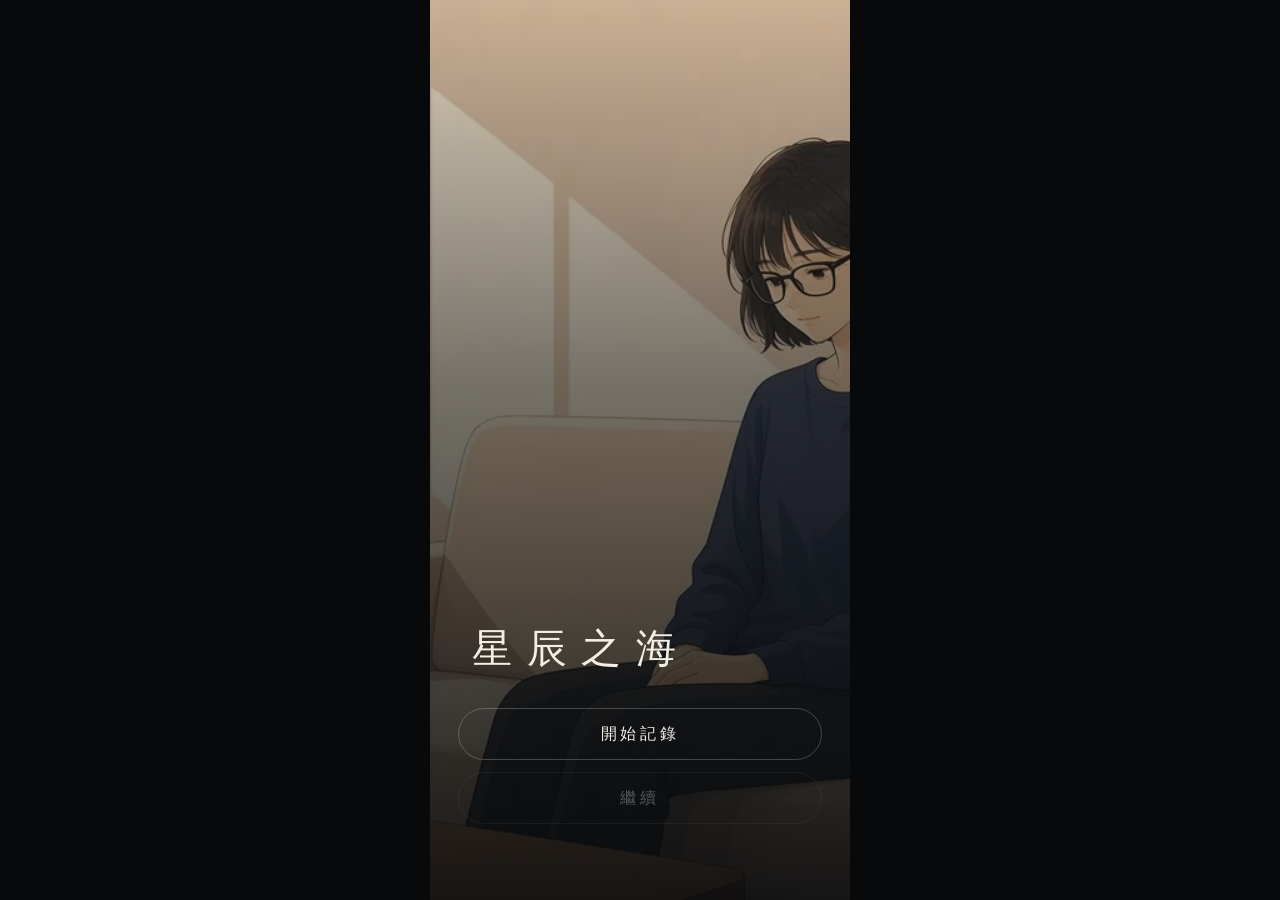
==== commit 8f2b7a3d: "AI 設定改跟秦風一樣，預設 DeepSeek；歐海辰改瘦弱版場景。" ====
--- a/index.html
+++ b/index.html
@@ -6,7 +6,7 @@
 <meta name="apple-mobile-web-app-capable" content="yes">
 <meta name="mobile-web-app-capable" content="yes">
 <meta name="theme-color" content="#101418">
-<meta name="xc-build" content="xc-read-1008">
+<meta name="xc-build" content="xc-thin-1008">
 <title>星辰之海</title>
 <style>
 :root{
@@ -39,7 +39,7 @@
  content:"";position:absolute;inset:0;
  background:
   linear-gradient(180deg,rgba(8,10,12,.15) 0%,rgba(8,10,12,.55) 42%,rgba(8,10,12,.92) 100%),
-  url("assets/bg_counsel.webp?v=ch1") center/cover no-repeat;
+  url("assets/bg_counsel.webp?v=thin2") center/cover no-repeat;
 }
 #title h1,#title .tbtn{position:relative;z-index:1;}
 #title h1{
@@ -258,7 +258,7 @@
 var PLACE_ORDER=["counsel","hall","data","nurse","lobby","cafe","ward","roof","admin","er","home"];
 var PEOPLE={
  haichen:{n:"歐海辰",g:"f",age:28,role:"血管數據分析員",loc:"counsel",around:1,color:"#d7e2dc",know:[],
-  card:"女，28 歲。結構變數，不是裝飾。亞斯伯格、創傷後應激、系統性血管炎、冠狀動脈痙攣（隨身帶硝酸甘油）、偏頭痛時視野模糊。靠近語言區的動脈瘤與血型，開局她自己還不知道，旁白不可預告。說話像在報數據，痛的時候淺笑，緊張時弄衣角。目標：不要被送進精神病院，不要拖累陳海柔。開局想不起護士長。刪掉她的能動、她的醫療危機或她的關鍵位置，都是禁止的。"},
+  card:"女，28 歲。身形瘦削、虛弱。短黑髮，粗黑框眼鏡。不是病人時穿深藍色襯衫；人在病房或急診、已入院或躺在床上時才是病人。結構變數，不是裝飾。亞斯伯格、創傷後應激、系統性血管炎、冠狀動脈痙攣（隨身帶硝酸甘油）、偏頭痛時視野模糊。靠近語言區的動脈瘤與血型，開局她自己還不知道，旁白不可預告。說話像在報數據，痛的時候淺笑，緊張時弄衣角。目標：不要被送進精神病院，不要拖累陳海柔。開局想不起護士長。刪掉她的能動、她的醫療危機或她的關鍵位置，都是禁止的。"},
  hairuo:{n:"陳海柔",g:"f",age:33,role:"臨床心理學家",loc:"counsel",around:1,color:"#8fb9a8",know:["couple","sisterlove"],
   card:"33 歲。很長的黑髮，棗紅西裝外套，沒有戴眼鏡。每週與歐海辰諮商三次，約一年。不是完美溫柔的拯救者。會自責、會失控，可能做出帶控制、甚至傷害性的照護決定；核心仍是無法放棄墨星辰，也無法放棄歐海辰。專業與情感互相衝突：可以安撫，也可以是下令約束或侵入性照護的人。對歐海辰是長姐之愛，不是愛情。與墨星辰同居約五年，是她的伴侶；這段關係歐海辰不知道，全院其他人知道，但不得向歐海辰說破。她曾是墨星辰的心理治療師，此節也不可對歐海辰說破。"},
  xingchen:{n:"墨星辰",g:"f",age:33,role:"副院長 · 心胸外科的頂點",loc:"admin",around:0,color:"#d9cbb8",know:["couple","sisterlove"],
@@ -283,29 +283,35 @@
 ];
 var TOPICS=["自由","近況","身體","工作","過去","請求"];
 var ATTS=["平靜","坦白","閃躲","冷淡","求助","固執"];
-var PLACE_BG={counsel:"counsel",hall:"hall",nurse:"hall",ward:"ward",er:"ward",data:"data",home:"data",roof:"roof",lobby:"lobby",cafe:"lobby",admin:"lobby"};
+var PLACE_BG={counsel:"counsel",hall:"hall",nurse:"hall",ward:"ward",er:"ward",data:"data",home:"data",roof:"roof",lobby:"hall",cafe:"hall",admin:"hall"};
 var PORTRAIT={xingchen:"p_xingchen",hairuo:"p_hairuo"};
 
 /* ---- 02_state.js ---- */
 /* ===== 設定、存檔、新局 ===== */
 var S=null;
-var DEFSET={ai:false,key:"",base:"https://api.x.ai/v1",model:"grok-4.7",temp:0.85,maxTok:4000,aiTimeout:45,preset:"xai",firewall:true};
+var DEFSET={ai:false,key:"",base:"https://api.deepseek.com/v1",model:"deepseek-chat",temp:0.85,maxTok:4000,aiTimeout:45,preset:"deepseek",firewall:true};
 var SET={};
 var PRESETS={
- deepseek:{n:"DeepSeek",base:"https://api.deepseek.com/v1",model:"deepseek-chat",models:["deepseek-chat","deepseek-reasoner"],key:"到 platform.deepseek.com 建立 API Key。"},
+ deepseek:{n:"DeepSeek",base:"https://api.deepseek.com/v1",model:"deepseek-chat",models:["deepseek-chat","deepseek-reasoner"],key:"到 platform.deepseek.com 建立 API Key 並儲值（餘額為 0 會回 HTTP 402）。遊戲請用 deepseek-chat；deepseek-reasoner 是推理型，回應很慢，不建議。"},
  xai:{n:"xAI Grok",base:"https://api.x.ai/v1",model:"grok-4.7",models:["grok-4.7","grok-4.6","grok-4.3","grok-4.20-0309-non-reasoning","grok-latest"],key:"到 console.x.ai 建立 API Key（Grok App 訂閱不能當 API Key 用）。"},
  openai:{n:"OpenAI",base:"https://api.openai.com/v1",model:"gpt-4o-mini",models:["gpt-4o-mini","gpt-4o","gpt-4.1-mini"],key:"到 platform.openai.com 建立 API Key。"},
- openrouter:{n:"OpenRouter",base:"https://openrouter.ai/api/v1",model:"x-ai/grok-4-fast",models:["x-ai/grok-4-fast","deepseek/deepseek-chat","openai/gpt-4o-mini"],key:"到 openrouter.ai 建立 Key。"},
+ openrouter:{n:"OpenRouter",base:"https://openrouter.ai/api/v1",model:"deepseek/deepseek-chat",models:["deepseek/deepseek-chat","x-ai/grok-4-fast","openai/gpt-4o-mini","google/gemini-2.5-flash"],key:"到 openrouter.ai 建立 Key；模型名寫成「廠商/模型」。"},
  gemini:{n:"Google Gemini",base:"https://generativelanguage.googleapis.com/v1beta/openai",model:"gemini-2.5-flash",models:["gemini-2.5-flash","gemini-2.5-pro"],key:"到 aistudio.google.com 取得 API Key。"},
- groq:{n:"Groq",base:"https://api.groq.com/openai/v1",model:"llama-3.3-70b-versatile",models:["llama-3.3-70b-versatile"],key:"到 console.groq.com 建立 API Key。"},
- custom:{n:"自訂（OpenAI 相容）",base:"",model:"",models:[],key:"自行填 Base URL、模型名與 Key。"}
-};
-var PRESET_ORDER=["xai","deepseek","openai","openrouter","gemini","groq","custom"];
+ groq:{n:"Groq",base:"https://api.groq.com/openai/v1",model:"llama-3.3-70b-versatile",models:["llama-3.3-70b-versatile","qwen/qwen3-32b"],key:"到 console.groq.com 建立 API Key。"},
+ custom:{n:"自訂（OpenAI 相容）",base:"",model:"",models:[],key:"自行填入 Base URL、模型名與 Key（本機 Ollama／LM Studio 可不填 Key）。"}
+};
+var PRESET_ORDER=["deepseek","xai","openai","openrouter","gemini","groq","custom"];
 var SET_KEY="xingchen_settings";
 var SAVE_KEY="xingchen_v1_auto";
 function loadSettings(){var o={};try{o=JSON.parse(localStorage.getItem(SET_KEY)||"{}")||{};}catch(e){o={};}
  SET={};for(var k in DEFSET)SET[k]=(o[k]!==undefined&&typeof o[k]===typeof DEFSET[k])?o[k]:DEFSET[k];
- if(!SET.maxTok||SET.maxTok<4000)SET.maxTok=4000;}
+ if(!SET.maxTok||SET.maxTok<4000)SET.maxTok=4000;
+ var savedKey=String(o.key||"").replace(/^\s+|\s+$/g,"");
+ var oldBase=String(o.base||"");
+ if(!savedKey && o.preset==="xai" && o.model==="grok-4.7" && (!oldBase || oldBase==="https://api.x.ai/v1" || oldBase==="https://api.x.ai/v1/")){
+  SET.preset="deepseek";SET.base=PRESETS.deepseek.base;SET.model=PRESETS.deepseek.model;
+ }
+}
 function saveSettings(){try{localStorage.setItem(SET_KEY,JSON.stringify(SET));}catch(e){}}
 function clamp(v,a,b){v=+v;if(isNaN(v))v=a;return v<a?a:(v>b?b:v);}
 function esc(s){return String(s==null?"":s).replace(/[&<>"]/g,function(c){return {"&":"&amp;","<":"&lt;",">":"&gt;","\"":"&quot;"}[c];});}
@@ -1527,7 +1533,7 @@
 }
 function avatarHtml(id){
  var p=P(id)||PEOPLE[id]||{n:id,color:"#9bb"};
- if(PORTRAIT[id])return '<img class="av" alt="" src="assets/'+PORTRAIT[id]+'.webp?v=ch1">';
+ if(PORTRAIT[id])return '<img class="av" alt="" src="assets/'+PORTRAIT[id]+'.webp?v=thin2">';
  var ch=(p.n||"?").charAt(0);
  return '<span class="av ph" style="background:'+(p.color||"#8ec9bf")+'">'+esc(ch)+"</span>";
 }
@@ -1578,6 +1584,13 @@
  if(eye)h='<p class="logl">'+esc(eye)+"四條仍是歐海辰的。</p>"+h;
  openSheet("人物",h);
 }
+function sceneBgKey(){
+ if(!S)return "counsel";
+ var f=S.flags||{};
+ var patient=S.place==="ward"||S.place==="er"||!!(f.admitted||f.inBed||f.inbed||f.bed||f.patient);
+ if(patient)return "ward";
+ return (typeof PLACE_BG!=="undefined"&&PLACE_BG[S.place])||"hall";
+}
 function render(){
  if(!S||!S.view)return;
  var pl=PLACES[S.place]||{n:"",floor:""};
@@ -1588,10 +1601,10 @@
  document.getElementById("hTime").textContent=timeStr();
  var bg=document.getElementById("bg");
  if(bg){
-  var key=(typeof PLACE_BG!=="undefined"&&PLACE_BG[S.place])||"lobby";
+  var key=sceneBgKey();
   if(bg.getAttribute("data-k")!==key){
    bg.setAttribute("data-k",key);
-   bg.style.backgroundImage="url('assets/bg_"+key+".webp?v=ch1')";
+   bg.style.backgroundImage="url('assets/bg_"+key+".webp?v=thin2')";
   }
  }
  renderMeters();
@@ -1687,33 +1700,80 @@
  document.getElementById("mTitle").onclick=function(){closeSheet();showScr("title");refreshCont();};
  document.getElementById("mSet").onclick=function(){closeSheet();openSettings();};
 }
+function modelOptions(preset,current){
+ var p=PRESETS[preset]||PRESETS.custom;
+ var models=(p.models||[]).slice();
+ if(current&&models.indexOf(current)<0)models.unshift(current);
+ if(!models.length)return '<option value="">（自訂模型）</option>';
+ return models.map(function(m){return '<option value="'+esc(m)+'"'+(m===current?" selected":"")+">"+esc(m)+"</option>";}).join("");
+}
+function applyPresetFields(k){
+ var p=PRESETS[k]||PRESETS.custom;
+ SET.preset=k;
+ if(k!=="custom"){
+  if(p.base)SET.base=p.base;
+  if(p.model)SET.model=p.model;
+ }
+ var base=document.getElementById("sBase");
+ var model=document.getElementById("sModel");
+ var model2=document.getElementById("sModel2");
+ var note=document.getElementById("sNote");
+ var pre=document.getElementById("sPre");
+ if(pre)pre.value=k;
+ if(base)base.value=SET.base||"";
+ if(model2)model2.value=SET.model||"";
+ if(model)model.innerHTML=modelOptions(k,SET.model||"");
+ if(note)note.textContent=p.key||"";
+}
+function readSettingsForm(){
+ SET.ai=document.getElementById("sAi").checked;
+ SET.preset=document.getElementById("sPre").value;
+ SET.base=document.getElementById("sBase").value.trim();
+ var listed=document.getElementById("sModel").value||"";
+ var typed=(document.getElementById("sModel2").value||"").trim();
+ SET.model=typed||listed;
+ SET.key=document.getElementById("sKey").value.trim();
+ SET.firewall=document.getElementById("sFw").checked;
+ if(!SET.base&&SET.preset!=="custom")SET.base=(PRESETS[SET.preset]&&PRESETS[SET.preset].base)||"";
+ if(!SET.model&&SET.preset!=="custom")SET.model=(PRESETS[SET.preset]&&PRESETS[SET.preset].model)||"";
+}
 function openSettings(){
  var opts="";
  PRESET_ORDER.forEach(function(k){opts+='<option value="'+k+'"'+(SET.preset===k?" selected":"")+">"+esc(PRESETS[k].n)+"</option>";});
- var models=(PRESETS[SET.preset]||PRESETS.xai).models||[];
- var mh=models.map(function(m){return '<option value="'+esc(m)+'"'+(SET.model===m?" selected":"")+">"+esc(m)+"</option>";}).join("");
+ var cur=PRESETS[SET.preset]||PRESETS.deepseek;
  var html="";
  html+='<label class="f"><input id="sAi" type="checkbox" '+(SET.ai?"checked":"")+"> 啟用 AI（失敗自動改離線）</label>";
  html+='<label class="f">服務</label><select class="f" id="sPre">'+opts+"</select>";
- html+='<label class="f">Base URL</label><input class="f" id="sBase" value="'+esc(SET.base)+'">';
- html+='<label class="f">模型</label><select class="f" id="sModel">'+mh+'</select><input class="f" id="sModel2" value="'+esc(SET.model)+'" style="margin-top:6px">';
- html+='<label class="f">API Key（只存在這部瀏覽器）</label><input class="f" id="sKey" type="password" value="'+esc(SET.key)+'" autocomplete="off">';
- html+='<p class="logl">'+esc((PRESETS[SET.preset]||{}).key||"")+"</p>";
+ html+='<p class="logl" id="sNote">'+esc(cur.key||"")+"</p>";
+ html+='<label class="f">Base URL</label><input class="f" id="sBase" value="'+esc(SET.base)+'" autocapitalize="off" autocorrect="off" spellcheck="false">';
+ html+='<label class="f">模型</label><select class="f" id="sModel">'+modelOptions(SET.preset,SET.model)+'</select><input class="f" id="sModel2" value="'+esc(SET.model)+'" autocapitalize="off" autocorrect="off" spellcheck="false" style="margin-top:6px">';
+ html+='<label class="f">API Key（只存在這部瀏覽器）</label><input class="f" id="sKey" type="password" value="'+esc(SET.key)+'" autocomplete="off" autocapitalize="off" spellcheck="false">';
  html+='<label class="f"><input id="sFw" type="checkbox" '+(SET.firewall?"checked":"")+"> 知情防火牆</label>";
+ html+='<button class="row" id="sDef" type="button"><b>還原此服務的預設 Base／模型</b></button>';
+ html+='<button class="row" id="sClr" type="button"><b>清除 API Key</b></button>';
  html+='<button class="row" id="sSave" type="button"><b>儲存設定</b></button>';
  openSheet("設定",html);
  document.getElementById("sPre").onchange=function(){
-  var k=this.value;var p=PRESETS[k];if(!p)return;
-  SET.preset=k;if(p.base)document.getElementById("sBase").value=p.base;
-  if(p.model)document.getElementById("sModel2").value=p.model;
+  applyPresetFields(this.value);
+ };
+ document.getElementById("sModel").onchange=function(){
+  if(this.value)document.getElementById("sModel2").value=this.value;
+ };
+ document.getElementById("sDef").onclick=function(){
+  var k=document.getElementById("sPre").value||"deepseek";
+  applyPresetFields(k);
+  readSettingsForm();
+  saveSettings();
+  toast("已還原「"+((PRESETS[k]||{}).n||"")+"」的 Base 與模型");
+ };
+ document.getElementById("sClr").onclick=function(){
+  document.getElementById("sKey").value="";
+  SET.key="";
+  saveSettings();
+  toast("已清除 API Key");
  };
  document.getElementById("sSave").onclick=function(){
-  SET.ai=document.getElementById("sAi").checked;
-  SET.preset=document.getElementById("sPre").value;
-  SET.base=document.getElementById("sBase").value.trim();
-  SET.model=(document.getElementById("sModel2").value||document.getElementById("sModel").value||"").trim();
-  SET.key=document.getElementById("sKey").value.trim();
-  SET.firewall=document.getElementById("sFw").checked;
+  readSettingsForm();
   saveSettings();toast("設定已儲存");closeSheet();
  };
 }
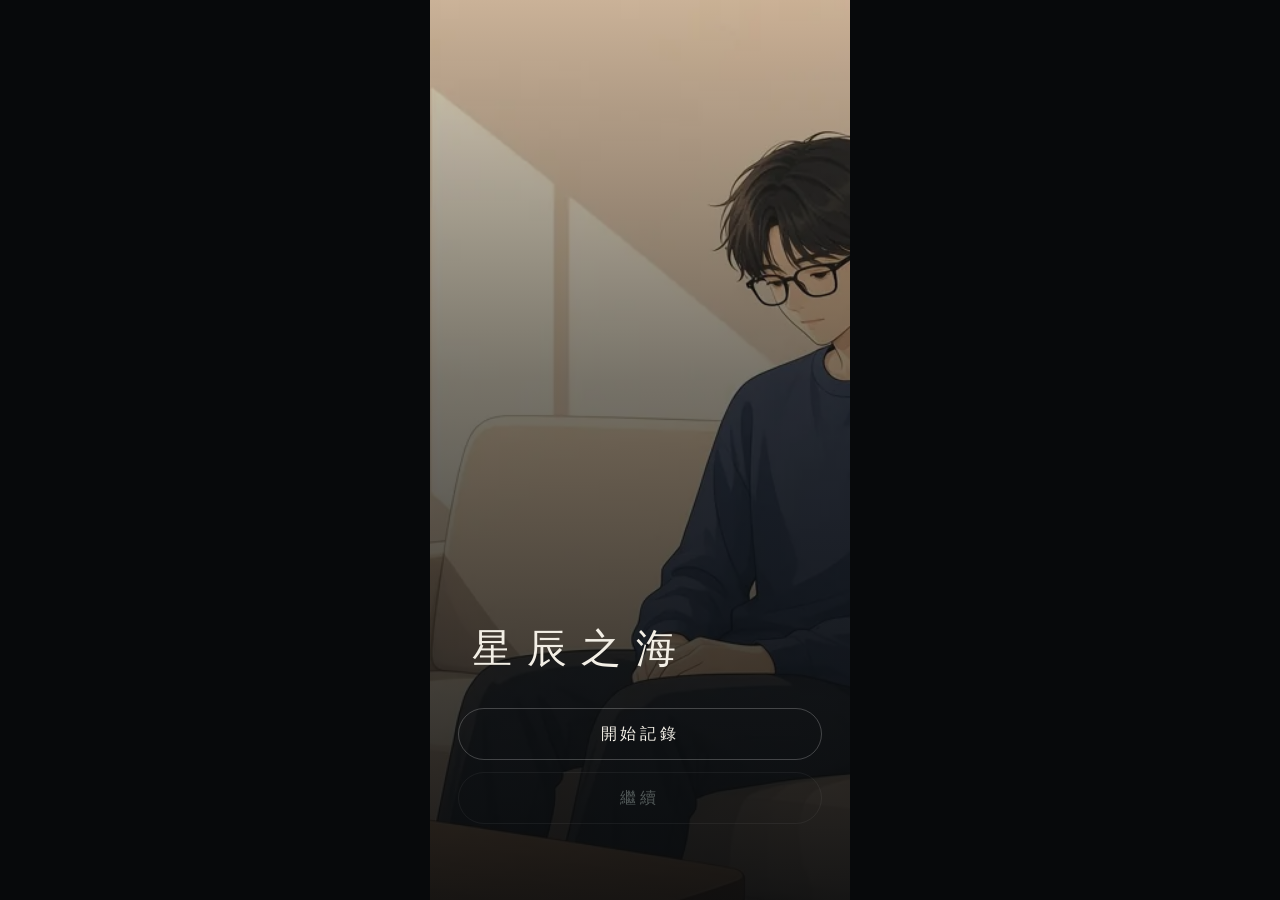
==== commit 54fe98d0: "場景改回較早的歐海辰圖，人物卡去掉瘦削。" ====
--- a/index.html
+++ b/index.html
@@ -39,7 +39,7 @@
  content:"";position:absolute;inset:0;
  background:
   linear-gradient(180deg,rgba(8,10,12,.15) 0%,rgba(8,10,12,.55) 42%,rgba(8,10,12,.92) 100%),
-  url("assets/bg_counsel.webp?v=thin2") center/cover no-repeat;
+  url("assets/bg_counsel.webp?v=early") center/cover no-repeat;
 }
 #title h1,#title .tbtn{position:relative;z-index:1;}
 #title h1{
@@ -258,7 +258,7 @@
 var PLACE_ORDER=["counsel","hall","data","nurse","lobby","cafe","ward","roof","admin","er","home"];
 var PEOPLE={
  haichen:{n:"歐海辰",g:"f",age:28,role:"血管數據分析員",loc:"counsel",around:1,color:"#d7e2dc",know:[],
-  card:"女，28 歲。身形瘦削、虛弱。短黑髮，粗黑框眼鏡。不是病人時穿深藍色襯衫；人在病房或急診、已入院或躺在床上時才是病人。結構變數，不是裝飾。亞斯伯格、創傷後應激、系統性血管炎、冠狀動脈痙攣（隨身帶硝酸甘油）、偏頭痛時視野模糊。靠近語言區的動脈瘤與血型，開局她自己還不知道，旁白不可預告。說話像在報數據，痛的時候淺笑，緊張時弄衣角。目標：不要被送進精神病院，不要拖累陳海柔。開局想不起護士長。刪掉她的能動、她的醫療危機或她的關鍵位置，都是禁止的。"},
+  card:"女，28 歲。短黑髮，粗黑框眼鏡。不是病人時穿深藍色襯衫；人在病房或急診、已入院或躺在床上時才是病人。結構變數，不是裝飾。亞斯伯格、創傷後應激、系統性血管炎、冠狀動脈痙攣（隨身帶硝酸甘油）、偏頭痛時視野模糊。靠近語言區的動脈瘤與血型，開局她自己還不知道，旁白不可預告。說話像在報數據，痛的時候淺笑，緊張時弄衣角。目標：不要被送進精神病院，不要拖累陳海柔。開局想不起護士長。刪掉她的能動、她的醫療危機或她的關鍵位置，都是禁止的。"},
  hairuo:{n:"陳海柔",g:"f",age:33,role:"臨床心理學家",loc:"counsel",around:1,color:"#8fb9a8",know:["couple","sisterlove"],
   card:"33 歲。很長的黑髮，棗紅西裝外套，沒有戴眼鏡。每週與歐海辰諮商三次，約一年。不是完美溫柔的拯救者。會自責、會失控，可能做出帶控制、甚至傷害性的照護決定；核心仍是無法放棄墨星辰，也無法放棄歐海辰。專業與情感互相衝突：可以安撫，也可以是下令約束或侵入性照護的人。對歐海辰是長姐之愛，不是愛情。與墨星辰同居約五年，是她的伴侶；這段關係歐海辰不知道，全院其他人知道，但不得向歐海辰說破。她曾是墨星辰的心理治療師，此節也不可對歐海辰說破。"},
  xingchen:{n:"墨星辰",g:"f",age:33,role:"副院長 · 心胸外科的頂點",loc:"admin",around:0,color:"#d9cbb8",know:["couple","sisterlove"],
@@ -1604,7 +1604,7 @@
   var key=sceneBgKey();
   if(bg.getAttribute("data-k")!==key){
    bg.setAttribute("data-k",key);
-   bg.style.backgroundImage="url('assets/bg_"+key+".webp?v=thin2')";
+   bg.style.backgroundImage="url('assets/bg_"+key+".webp?v=early')";
   }
  }
  renderMeters();
